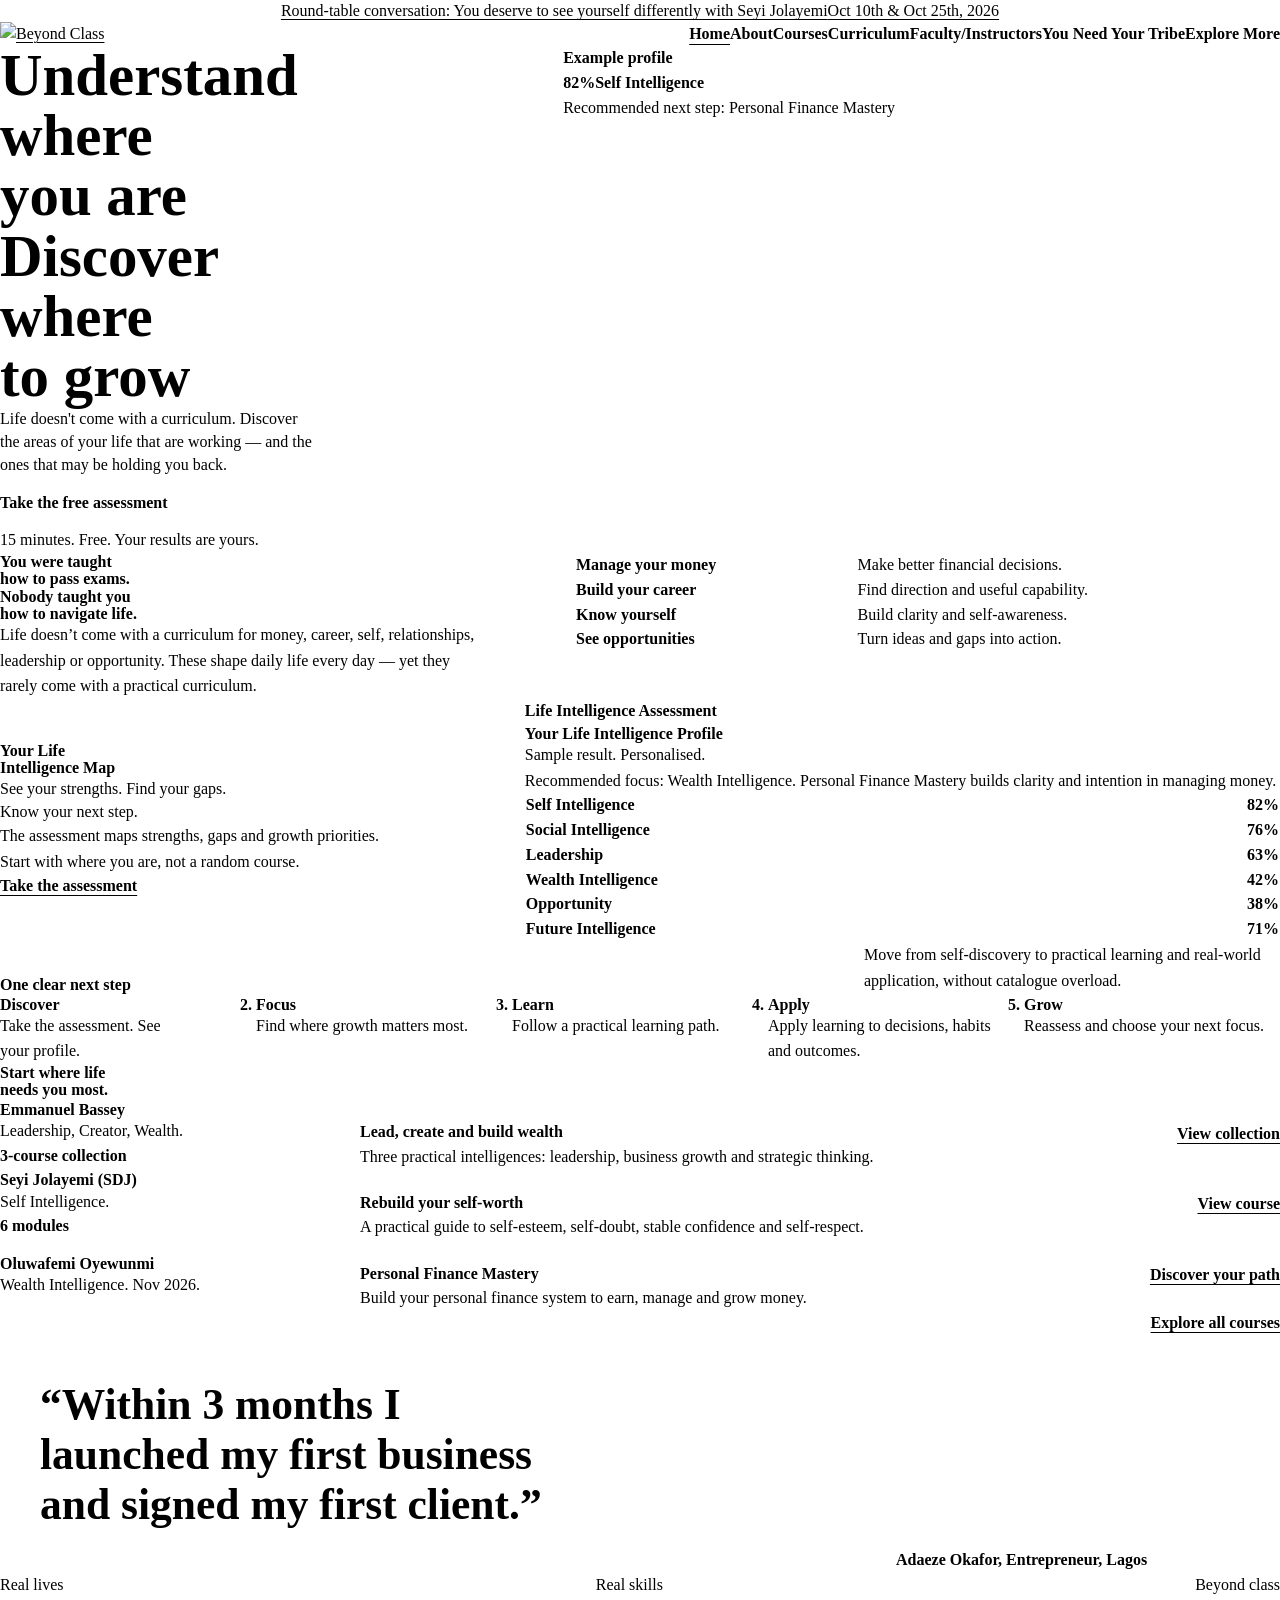
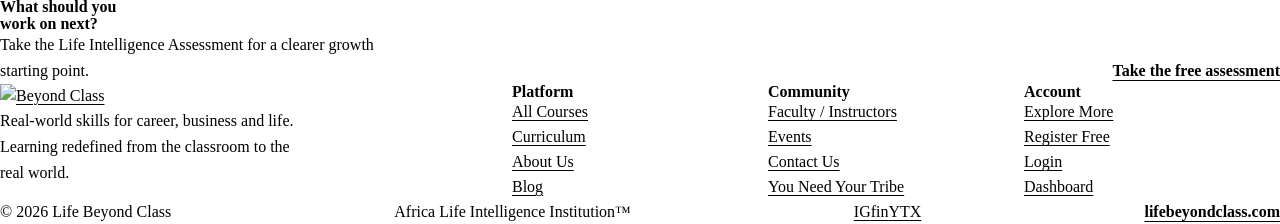
==== index.html @ 35d3dfd1 "files from the chromebook for Nov 4" ====
<!doctype html>
<html lang="en">
  <head>
    <meta charset="utf-8" />
    <meta name="viewport" content="width=device-width, initial-scale=1" />
    <meta name="theme-color" content="#f8f5ef" />
    <meta name="description" content="Real-world skills for career, business and life. Learning redefined from the classroom to the real world." />
    <title>Beyond Class | Africa’s Life Intelligence Institution</title>
    <link rel="preconnect" href="https://fonts.googleapis.com" />
    <link rel="preconnect" href="https://fonts.gstatic.com" crossorigin />
    <link href="https://fonts.googleapis.com/css2?family=Manrope:wght@400;600;700&display=swap" rel="stylesheet" />
    <link rel="stylesheet" href="./styles.css" />
    <script src="https://tailwindcss.com"></script>
    <script defer src="./script.js"></script>
  </head>
  <body>
    <a class="skip-link" href="#main-content">Skip to content</a>
    <div class="announcement">
      <a href="https://lifebeyondclass.com/rebuilding-your-self-worth/">
        <span class="announcement-copy">Round-table conversation: You deserve to see yourself differently with Seyi Jolayemi</span>
        <span class="announcement-date">Oct 10th &amp; Oct 25th, 2026</span>
      </a>
    </div>

    <header class="site-header">
      <div class="container header-inner">
        <a class="brand" href="https://lifebeyondclass.com/" aria-label="Beyond Class home">
          <img src="https://lifebeyondclass.com/assets/logo.jpeg" alt="Beyond Class" />
        </a>
        <button class="menu-toggle" type="button" aria-label="Open navigation" aria-expanded="false" aria-controls="primary-navigation">
          <span></span><span></span>
        </button>
        <nav class="primary-navigation" id="primary-navigation" aria-label="Main navigation">
          <a class="nav-link is-current" href="https://lifebeyondclass.com/" aria-current="page">Home</a>
          <a class="nav-link" href="https://lifebeyondclass.com/about">About</a>
          <a class="nav-link" href="https://lifebeyondclass.com/courses">Courses</a>
          <a class="nav-link" href="https://lifebeyondclass.com/curriculum">Curriculum</a>
          <a class="nav-link" href="https://lifebeyondclass.com/instructor">Faculty/Instructors</a>
          <a class="nav-link" href="https://lifebeyondclass.com/youneedyourtribe">You Need Your Tribe</a>
          <a class="nav-link nav-link-action" href="https://academy.lifebeyondclass.com/">Explore More</a>
        </nav>
      </div>
    </header>

    <main id="main-content">
      <section class="hero" aria-labelledby="hero-title">
        <div class="hero-copy">
          <div class="hero-copy-inner">
            <h1 id="hero-title">Understand where you are <span>Discover where to grow</span></h1>
            <p class="hero-description lead">Life doesn't come with a curriculum. 
                Discover the areas of your life that are working — and the ones that may be holding you back.</p>
            <div class="hero-actions">
              <a class="button button-primary" href="https://lifebeyondclass.com/pathwayassessment">Take the free assessment</a>
              <p class="hero-note">15 minutes. Free. Your results are yours.</p>
            </div>
          </div>
        </div>
        <figure class="hero-image" data-slot="hero" data-alt="A learner reflecting in a bright, welcoming study space">
          <img src="/assets/hero-image.jpg" alt="A learner reflecting in a bright, welcoming study space" fetchpriority="high" />
          <figcaption class="hero-profile-preview" data-keep>
            <p class="hero-profile-label">Example profile</p>
            <p class="hero-profile-score"><strong>82%</strong><span>Self Intelligence</span></p>
            <p class="hero-profile-next">Recommended next step: Personal Finance Mastery</p>
          </figcaption>
        </figure>
      </section>

      <section class="beyond section-pad" aria-labelledby="beyond-title">
        <div class="container beyond-layout">
          <div class="beyond-copy">
            <h2 id="beyond-title">You were taught how to pass exams. <span>Nobody taught you how to navigate life.</span></h2>
            <!-- <p class="beyond-statement">You were taught how to pass exams. Nobody taught you how to navigate life.</p> -->
            <p class="lead-copy">Life doesn’t come with a curriculum for money, career, self, relationships, leadership or opportunity. These shape daily life every day — yet they rarely come with a practical curriculum.</p>
          </div>
          <ul class="life-skills-list" aria-label="Practical life skills">
            <li class="skill-item"><h3>Manage your money</h3><p>Make better financial decisions.</p></li>
            <li class="skill-item"><h3>Build your career</h3><p>Find direction and useful capability.</p></li>
            <li class="skill-item"><h3>Know yourself</h3><p>Build clarity and self-awareness.</p></li>
            <li class="skill-item"><h3>See opportunities</h3><p>Turn ideas and gaps into action.</p></li>
          </ul>
        </div>
      </section>

      <section class="assessment section-pad" aria-labelledby="assessment-title">
        <div class="container assessment-layout">
          <div class="assessment-copy reveal">
            <h2 id="assessment-title">Your Life Intelligence Map</h2>
            <p class="assessment-lead">See your strengths. Find your gaps. Know your next step.</p>
            <p>The assessment maps strengths, gaps and growth priorities.</p>
            <p class="assessment-step">Start with where you are, not a random course.</p>
            <a class="text-link" href="https://lifebeyondclass.com/pathwayassessment">Take the assessment</a>
          </div>
          <figure class="assessment-map reveal" aria-label="Example Life Intelligence Map profile">
            <figcaption class="map-heading">
              <div>
                <p class="map-product">Life Intelligence Assessment</p>
                <h3>Your Life Intelligence Profile</h3>
                <p class="map-state">Sample result. Personalised.</p>
              </div>
            </figcaption>
            <p class="map-recommendation">Recommended focus: Wealth Intelligence. Personal Finance Mastery builds clarity and intention in managing money.</p>
            <table class="score-table">
              <tbody>
                <tr><th scope="row">Self Intelligence</th><td><progress max="100" value="82" aria-label="82 percent"></progress></td><td class="score-value">82%</td></tr>
                <tr><th scope="row">Social Intelligence</th><td><progress max="100" value="76" aria-label="76 percent"></progress></td><td class="score-value">76%</td></tr>
                <tr><th scope="row">Leadership</th><td><progress max="100" value="63" aria-label="63 percent"></progress></td><td class="score-value">63%</td></tr>
                <tr><th scope="row">Wealth Intelligence</th><td><progress max="100" value="42" aria-label="42 percent"></progress></td><td class="score-value">42%</td></tr>
                <tr><th scope="row">Opportunity</th><td><progress max="100" value="38" aria-label="38 percent"></progress></td><td class="score-value">38%</td></tr>
                <tr><th scope="row">Future Intelligence</th><td><progress max="100" value="71" aria-label="71 percent"></progress></td><td class="score-value">71%</td></tr>
              </tbody>
            </table>
          </figure>
        </div>
      </section>

      <section class="journey section-pad" aria-labelledby="journey-title">
        <div class="container">
          <div class="journey-intro">
            <h2 id="journey-title">One clear next step</h2>
            <p>Move from self-discovery to practical learning and real-world application, without catalogue overload.</p>
          </div>
          <ol class="journey-list reveal">
            <li class="hover: "><h3>Discover</h3><p>Take the assessment. See your profile.</p></li>
            <li><h3>Focus</h3><p>Find where growth matters most.</p></li>
            <li><h3>Learn</h3><p>Follow a practical learning path.</p></li>
            <li><h3>Apply</h3><p>Apply learning to decisions, habits and outcomes.</p></li>
            <li><h3>Grow</h3><p>Reassess and choose your next focus.</p></li>
          </ol>
        </div>
      </section>

      <section class="learning section-pad" aria-labelledby="learning-title">
        <div class="container">
          <div class="learning-intro">
            <h2 id="learning-title">Start where life needs you most.</h2>
          </div>
          <ul class="course-list reveal">
            <li class="course-item">
              <div class="course-person"><h3>Emmanuel Bassey</h3><p>Leadership, Creator, Wealth.</p><p class="course-meta">3-course collection</p></div>
              <div class="course-detail"><h4>Lead, create and build wealth</h4><p>Three practical intelligences: leadership, business growth and strategic thinking.</p></div>
              <a class="course-link" href="https://lifebeyondclass.com/emmanuel-bassey">View collection</a>
            </li>
            <li class="course-item">
              <div class="course-person"><h3>Seyi Jolayemi (SDJ)</h3><p>Self Intelligence.</p><p class="course-meta">6 modules</p></div>
              <div class="course-detail"><h4>Rebuild your self-worth</h4><p>A practical guide to self-esteem, self-doubt, stable confidence and self-respect.</p></div>
              <a class="course-link" href="https://lifebeyondclass.com/rebuilding-your-self-worth">View course</a>
            </li>
            <li class="course-item">
              <div class="course-person"><h3>Oluwafemi Oyewunmi</h3><p>Wealth Intelligence. Nov 2026.</p></div>
              <div class="course-detail"><h4>Personal Finance Mastery</h4><p>Build your personal finance system to earn, manage and grow money.</p></div>
              <a class="course-link" href="https://lifebeyondclass.com/oluwafemi-oyewunmi-beyond-class-course-page">Discover your path</a>
            </li>
          </ul>
          <p class="all-courses"><a class="text-link" href="https://lifebeyondclass.com/courses">Explore all courses</a></p>
        </div>
      </section>

      <section class="testimonial section-pad" aria-label="Learner testimonial">
        <div class="container testimonial-layout reveal">
          <blockquote>“Within 3 months I launched my first business and signed my first client.”</blockquote>
          <p class="testimonial-byline">Adaeze Okafor, Entrepreneur, Lagos</p>
          <p class="testimonial-signature"><span>Real lives</span><span>Real skills</span><span>Beyond class</span></p>
        </div>
      </section>

      <section class="final-cta section-pad" aria-labelledby="final-title">
        <div class="container final-cta-layout">
          <div>
            <h2 id="final-title">What should you work on next?</h2>
            <p>Take the Life Intelligence Assessment for a clearer growth starting point.</p>
          </div>
          <a class="text-link" href="https://lifebeyondclass.com/pathwayassessment">Take the free assessment</a>
        </div>
      </section>
    </main>

    <footer class="site-footer">
      <div class="container footer-main">
        <div class="footer-mast">
          <a class="brand footer-brand" href="https://lifebeyondclass.com/" aria-label="Beyond Class home">
            <img src="https://lifebeyondclass.com/assets/logo.jpeg" alt="Beyond Class" />
          </a>
          <p>Real-world skills for career, business and life. Learning redefined from the classroom to the real world.</p>
        </div>
        <div class="footer-column"><h2>Platform</h2><a href="https://lifebeyondclass.com/courses">All Courses</a><a href="https://lifebeyondclass.com/curriculum">Curriculum</a><a href="https://lifebeyondclass.com/about">About Us</a><a href="https://lifebeyondclass.com/blog">Blog</a></div>
        <div class="footer-column"><h2>Community</h2><a href="https://lifebeyondclass.com/instructor">Faculty / Instructors</a><a href="https://lifebeyondclass.com/events">Events</a><a href="https://lifebeyondclass.com/contact">Contact Us</a><a href="https://lifebeyondclass.com/youneedyourtribe">You Need Your Tribe</a></div>
        <div class="footer-column"><h2>Account</h2><a href="https://academy.lifebeyondclass.com/">Explore More</a><a href="https://academy.lifebeyondclass.com/">Register Free</a><a href="https://academy.lifebeyondclass.com/">Login</a><a href="https://academy.lifebeyondclass.com/">Dashboard</a></div>
      </div>
      <div class="container footer-bottom">
        <p>© 2026 Life Beyond Class</p>
        <p>Africa Life Intelligence Institution™</p>
        <div class="social-links" aria-label="Social media">
          <a href="https://www.instagram.com/lifebeyondclass/" aria-label="Instagram">IG</a>
          <a href="https://www.facebook.com/lifebeyondclass/" aria-label="Facebook">f</a>
          <a href="https://www.linkedin.com/company/lifebeyondclass/?originalSubdomain=ng" aria-label="LinkedIn">in</a>
          <a href="https://www.youtube.com/@lifebeyondclass" aria-label="YouTube">YT</a>
          <a href="https://x.com/gobeyondclass?lang=ar" aria-label="X">X</a>
        </div>
        <a class="footer-home" href="https://lifebeyondclass.com/">lifebeyondclass.com</a>
      </div>
    </footer>
    <script>
      window.hallmarkSlots = (m) => { for (const [k, v] of Object.entries(m)) { const s = document.querySelector(`[data-slot="${k}"]`); if (!s) continue; const im = new Image(); im.src = typeof v === 'string' ? v : v.src; im.alt = (typeof v === 'object' && v.alt) || s.dataset.alt || ''; s.querySelectorAll(':scope > img').forEach((o) => o.remove()); s.prepend(im); } };
      document.querySelectorAll('[data-slot] img').forEach((i) => { if (i.complete && !i.naturalWidth) i.remove(); else i.addEventListener('error', () => i.remove(), { once: true }); });
    </script>
  </body>
</html>
---- styles.css ----
/* Hallmark · shape: Marquee Hero · genre: editorial · theme: brand · redesign: full · job: take the free assessment · paper: oklch(97.08% 0.0086 84.6) · accent: oklch(71% 0.1747 50.9) · display: Manrope · body: Manrope · posture: restrained · hero: Poster · nav: three-part bar · footer: mast over three link groups · signature: portrait-led hero with a compact sample profile preview, followed by a full Life Intelligence Map
 * axes: warm paper / Manrope / orange signal · contrast: pass · fold: pass · v2.0.0 */
/* Hallmark · pre-emit critique: P4 H5 E4 S5 R4 V4 · weakest: E; the first pass moved the sample profile out of the hero, so a compact existing-data preview is restored in the final. */
/* Hallmark · dropped "New live class" (54, redundant with the linked round-table title), the practitioner assessment sentence (69, echoed above), and "Learning Redefined." from the copyright (69, echoed in the footer tagline). */
/* Hallmark · hero-review fix: product named in the headline; strengths/gaps/next-step support retained; sample result visible over the portrait. */
/* Hallmark · finish-review: fix · 2 findings · 2 resolved — restored the source-specific course heading and surfaced the existing sample profile in the hero. Final visual captures rechecked at 1280×800, 1440×900, 1920×1080 and 375×812; no open findings. */
@import url("./tokens.css");
@import url("./base.css");

h1, h2 { text-wrap: balance; }

.skip-link {
  position: absolute;
  z-index: var(--z-toast);
  top: 0;
  left: var(--space-md);
  padding: var(--space-xs) var(--space-md);
  background: var(--color-ink);
  color: var(--color-paper-2);
  transform: translateY(-150%);
}
.skip-link:focus-visible { transform: translateY(var(--space-md)); }

.announcement {
  background: var(--color-paper-3);
  color: var(--color-ink);
  border-block-end: var(--rule-hair) solid var(--color-rule);
}
.announcement a {
  display: flex;
  width: min(100%, var(--container));
  min-height: var(--announcement-height);
  align-items: center;
  justify-content: center;
  gap: var(--space-md);
  margin-inline: auto;
  padding-inline: var(--gutter);
  font-size: var(--text-sm);
  line-height: 1.35;
}
.announcement-tag { flex: 0 0 auto; color: var(--color-ink-2); font-weight: 700; }
.announcement-copy { text-align: center; }
.announcement-date { flex: 0 0 auto; color: var(--color-muted); white-space: nowrap; }
.announcement a:hover .announcement-copy { text-decoration: underline; text-decoration-color: var(--color-accent); text-underline-offset: 0.2em; }

.site-header {
  position: sticky;
  top: 0;
  z-index: var(--z-sticky-nav);
  background: var(--color-paper);
  border-block-end: var(--rule-hair) solid var(--color-rule);
}
.header-inner {
  display: flex;
  min-height: var(--header-height);
  align-items: center;
  justify-content: space-between;
  gap: var(--space-xl);
}
.brand { display: inline-flex; width: 152px; flex: 0 0 auto; align-items: center; }
.brand img { width: 100%; height: auto; max-height: 56px; object-fit: contain; object-position: left center; }
.primary-navigation { display: flex; align-items: center; justify-content: flex-end; gap: var(--space-lg); }
.nav-link {
  position: relative;
  display: inline-flex;
  min-height: var(--space-2xl);
  align-items: center;
  color: var(--color-ink-2);
  font-size: var(--text-sm);
  font-weight: 600;
  white-space: nowrap;
  text-decoration: none;
  text-underline-offset: 0.3em;
}
.nav-link:hover, .nav-link:focus-visible, .nav-link.is-current { color: var(--color-ink); text-decoration: underline; text-decoration-color: var(--color-accent); }
.nav-link-action { margin-inline-start: var(--space-xs); }
.menu-toggle { display: none; }

.hero {
  position: relative;
  display: flex;
  min-height: calc(100svh - var(--announcement-height) - var(--header-height));
  align-items: stretch;
  isolation: isolate;
  background: var(--color-paper);
}
.hero-image {
  position: absolute;
  z-index: var(--z-base);
  inset: 0 0 0 44%;
  width: 100%;
  height: 100%;
  min-height: 100%;
  margin: 0;
}
.hero-image img { 
    object-fit: contain;
    object-position: center;
}
.hero-profile-preview {
  position: absolute;
  z-index: var(--z-raised);
  right: clamp(var(--space-lg), 4vw, var(--space-2xl));
  bottom: clamp(var(--space-lg), 4vw, var(--space-2xl));
  display: grid;
  width: min(23rem, calc(100% - var(--space-2xl)));
  gap: var(--space-sm);
  padding: var(--space-lg);
  border: var(--rule-hair) solid var(--color-rule);
  border-radius: var(--radius-card);
  background: var(--color-paper);
  color: var(--color-ink);
}
.hero-profile-label { color: var(--color-muted); font-size: var(--text-sm); font-weight: 600; }
.hero-profile-score { display: flex; align-items: baseline; gap: var(--space-sm); }
.hero-profile-score strong { color: var(--color-ink); font-size: var(--text-title); font-weight: 700; line-height: 1; }
.hero-profile-score span { color: var(--color-ink-2); font-size: var(--text-sm); font-weight: 600; }
.hero-profile-next { padding-block-start: var(--space-sm); border-block-start: var(--rule-hair) solid var(--color-rule); color: var(--color-ink-2); font-size: var(--text-sm); line-height: 1.45; }
.hero-copy {
  position: relative;
  z-index: var(--z-raised);
  display: flex;
  width: 44%;
  min-height: inherit;
  align-items: center;
  padding-inline-start: max(var(--gutter), calc((100% - var(--container)) / 2 + var(--gutter)));
  padding-inline-end: var(--space-xl);
  background: var(--color-paper);
}
.hero-copy-inner { display: grid; width: min(100%, 38rem); gap: var(--space-lg); }
.hero-copy-inner span { color: var(--color-accent); font-weight: 700; }
.hero h1 {
  max-width: 12ch;
  color: var(--color-ink);
  font-size: clamp(2.75rem, 4.6vw, 4.5rem);
  font-weight: 700;
  line-height: 1.02;
  letter-spacing: var(--tracking-display);
}
.hero h1 span { display: block; }
.hero-description { max-width: 40ch; color: var(--color-muted); }
.hero-actions { display: flex; align-items: flex-start; flex-direction: column; gap: var(--space-sm); }
.button {
  display: inline-flex;
  min-height: 52px;
  align-items: center;
  justify-content: center;
  border: var(--rule-hair) solid transparent;
  border-radius: var(--radius-pill);
  padding-inline: var(--space-lg);
  font-family: var(--font-body);
  font-size: var(--text-sm);
  font-weight: 700;
  line-height: 1.2;
  text-align: center;
  text-decoration: none;
  white-space: nowrap;
  cursor: pointer;
  transition: color var(--dur-short) var(--ease-out), background-color var(--dur-short) var(--ease-out), transform var(--dur-micro) var(--ease-out);
}
.button-primary { background: var(--color-accent); color: var(--color-accent-ink); }
.button-primary:hover { background: var(--color-accent-ink); color: var(--color-paper-2); }
.button:active, .menu-toggle:active { transform: translateY(1px); }
.button:disabled, .menu-toggle:disabled { opacity: 0.9; cursor: not-allowed; background: var(--color-paper-3); color: var(--color-ink); }
.hero-note { color: var(--color-muted); font-size: var(--text-sm); }

.section-pad { padding-block: var(--section-gap); }
.beyond {
    background: var(--color-ink);
    border-block-start: var(--rule-hair) solid var(--color-rule);
}.beyond-layout {
    display: grid;
    grid-template-columns: minmax(0, 0.9fr) minmax(0, 1.1fr);
    align-items: start;
    column-gap: var(--gap-columns);
    row-gap: var(--space-2xl);
}
.beyond-copy h2 {
    max-width: 18ch;
    color: var(--color-paper-2);
    font-size: var(--text-section);
    font-weight: 700;
    line-height: 1.08;
    letter-spacing: var(--tracking-display);
}
.assessment-copy h2,
.journey-intro h2,
.learning-intro h2,
.final-cta h2 {
  max-width: 18ch;
  color: var(--color-ink);
  font-size: var(--text-section);
  font-weight: 700;
  line-height: 1.08;
  letter-spacing: var(--tracking-display);
}
.beyond-statement {
    max-width: 31ch;
    margin-block-start: var(--space-lg);
    color: var(--color-paper-2);
    font-size: var(--text-xl);
    font-weight: 600;
    line-height: 1.35;
}

.lead-copy {
    max-width: 60ch;
    margin-block-start: var(--space-lg);
    color: var(--color-muted);
    font-size: var(--text-md);
    line-height: 1.6;
}

.life-skills-list {
    margin: 0;
    padding: 0;
    list-style: none;
}

.skill-item {
    display: grid;
    grid-template-columns: minmax(0, 0.8fr) minmax(0, 1.2fr);
    align-items: baseline;
    column-gap: var(--gap-columns);
    row-gap: var(--space-xs);
    padding-block: var(--space-md);
    border-block-start: var(--rule-hair) solid var(--color-rule);
}

.skill-item:last-child {
    border-block-end: var(--rule-hair) solid var(--color-rule);
}

.skill-item h3 {
    color: var(--color-paper-2);
    font-size: var(--text-lg);
    font-weight: 700;
}

.skill-item p {
    color: var(--color-muted);
    font-size: var(--text-md);
}
.assessment { background: var(--color-paper-3); }
.assessment-layout { display: grid; grid-template-columns: minmax(0, 0.82fr) minmax(0, 1.18fr); align-items: center; column-gap: var(--gap-columns); row-gap: var(--space-2xl); }
.assessment-copy { display: grid; justify-items: start; gap: var(--space-lg); }
.assessment-copy > p:not(.assessment-lead) { max-width: 48ch; color: var(--color-muted); line-height: 1.6; }
.assessment-lead { max-width: 30ch; color: var(--color-ink-2); font-size: var(--text-lead); line-height: 1.45; }
.assessment-step { max-width: 46ch; padding-inline-start: var(--space-md); border-inline-start: 2px solid var(--color-accent); color: var(--color-muted); line-height: 1.55; }
.assessment-step strong { color: var(--color-ink); }
.text-link, .course-link, .footer-home {
  color: var(--color-ink);
  font-size: var(--text-md);
  font-weight: 700;
  text-decoration: underline;
  text-decoration-color: var(--color-accent);
  text-underline-offset: 0.25em;
}
.text-link:hover, .course-link:hover, .footer-home:hover { text-decoration-thickness: 2px; }
.assessment-map { min-width: 0; margin: 0; padding-block: var(--space-lg); border-block: 2px solid var(--color-ink); }
.map-heading { display: flex; align-items: flex-start; justify-content: space-between; gap: var(--space-lg); padding-block-end: var(--space-lg); }
.map-product { margin-block-end: var(--space-xs); color: var(--color-ink-2); font-size: var(--text-sm); font-weight: 700; }
.map-heading h3 { color: var(--color-ink); font-size: var(--text-title); font-weight: 700; }
.map-state { margin-block-start: var(--space-xs); color: var(--color-muted); font-size: var(--text-sm); }
.score-table { width: 100%; border-collapse: collapse; text-align: start; }
.score-table tr { border-block-start: var(--rule-hair) solid var(--color-rule); }
.score-table th, .score-table td { padding-block: var(--space-sm); vertical-align: middle; }
.score-table th { width: 42%; color: var(--color-ink-2); font-size: var(--text-sm); font-weight: 600; text-align: start; }
.score-table td:nth-child(2) { width: 42%; padding-inline: var(--space-md); }
.score-table .score-value { width: 16%; color: var(--color-ink); font-size: var(--text-sm); font-weight: 700; font-variant-numeric: tabular-nums; text-align: end; }
.score-table progress { display: block; width: 100%; height: 8px; border: 0; border-radius: var(--radius-pill); background: var(--color-paper-2); accent-color: var(--color-accent); }
.score-table progress::-webkit-progress-bar { border-radius: var(--radius-pill); background: var(--color-paper-2); }
.score-table progress::-webkit-progress-value { border-radius: var(--radius-pill); background: var(--color-accent); }
.score-table progress::-moz-progress-bar { border-radius: var(--radius-pill); background: var(--color-accent); }
.map-recommendation { margin-block-start: var(--space-lg); color: var(--color-ink-2); font-size: var(--text-sm); line-height: 1.6; }

.journey { background: var(--color-paper); }
.journey-intro { display: flex; align-items: end; justify-content: space-between; column-gap: var(--gap-columns); row-gap: var(--space-lg); margin-block-end: var(--space-2xl); }
.journey-intro > p { max-width: 52ch; color: var(--color-muted); line-height: 1.6; }
.journey-list { display: grid; grid-template-columns: repeat(5, minmax(0, 1fr)); gap: var(--gap-columns); margin: 0; padding-inline-start: var(--space-lg); }
.journey-list li { min-width: 0; padding-block-start: var(--space-md); border-block-start: 2px solid var(--color-ink); }
.journey-list li::marker { color: var(--color-accent-ink); font-weight: 700; }
.journey-list h3 { margin-block-end: var(--space-xs); color: var(--color-ink); font-size: var(--text-lg); font-weight: 700; }
.journey-list p { max-width: 30ch; color: var(--color-muted); font-size: var(--text-sm); line-height: 1.55; }

.learning { background: var(--color-paper-2); }
.learning-intro { display: flex; align-items: end; justify-content: space-between; column-gap: var(--gap-columns); row-gap: var(--space-lg); margin-block-end: var(--space-2xl); }
.learning-intro > div { display: grid; grid-template-columns: minmax(0, 1fr) minmax(0, 0.8fr); align-items: end; column-gap: var(--gap-columns); row-gap: var(--space-md); width: 100%; }
.learning-intro p { max-width: 48ch; color: var(--color-muted); line-height: 1.6; }
.course-list { margin: 0; padding: 0; list-style: none; border-block-start: 2px solid var(--color-ink); }
.course-item { display: grid; grid-template-columns: minmax(0, 0.9fr) minmax(0, 1.6fr) minmax(0, 0.7fr); align-items: center; column-gap: var(--gap-columns); row-gap: var(--space-md); padding-block: var(--space-lg); border-block-end: var(--rule-hair) solid var(--color-rule); }
.course-person h3 { margin-block-end: var(--space-xs); color: var(--color-ink); font-size: var(--text-lg); font-weight: 700; }
.course-person p, .course-detail p { color: var(--color-muted); font-size: var(--text-sm); line-height: 1.55; }
.course-person .course-meta { margin-block-start: var(--space-xs); color: var(--color-ink-2); font-weight: 700; }
.course-detail h4 { margin-block-end: var(--space-xs); color: var(--color-ink); font-size: var(--text-lg); font-weight: 700; }
.course-link { justify-self: end; white-space: nowrap; }
.all-courses { margin-block-start: var(--space-lg); text-align: end; }

.testimonial { background: var(--color-paper-3); }
.testimonial-layout { display: grid; grid-template-columns: minmax(0, 1.4fr) minmax(0, 0.6fr); align-items: end; column-gap: var(--gap-columns); row-gap: var(--space-lg); }
.testimonial blockquote { max-width: 24ch; color: var(--color-ink); font-size: clamp(2rem, 3.4vw, 3rem); font-weight: 700; line-height: 1.15; letter-spacing: var(--tracking-display); }
.testimonial-byline { color: var(--color-ink-2); font-size: var(--text-md); font-weight: 600; }
.testimonial-signature { grid-column: 1 / -1; display: flex; justify-content: space-between; gap: var(--space-lg); padding-block-start: var(--space-md); border-block-start: var(--rule-hair) solid var(--color-rule); color: var(--color-muted); font-size: var(--text-sm); }

.final-cta { background: var(--color-paper); border-block: var(--rule-hair) solid var(--color-rule); }
.final-cta-layout { display: flex; align-items: end; justify-content: space-between; column-gap: var(--gap-columns); row-gap: var(--space-lg); }
.final-cta-layout > div { display: grid; gap: var(--space-md); }
.final-cta-layout p { max-width: 55ch; color: var(--color-muted); line-height: 1.6; }
.final-cta .text-link { flex: 0 0 auto; margin-block-end: var(--space-xs); }

.site-footer { background: var(--color-paper-2); }
.footer-main { display: grid; grid-template-columns: minmax(0, 1.6fr) repeat(3, minmax(0, 0.8fr)); column-gap: var(--gap-columns); row-gap: var(--space-xl); padding-block: var(--section-gap-s); }
.footer-mast { display: grid; align-content: start; justify-items: start; gap: var(--space-md); }
.footer-brand { width: 136px; }
.footer-mast > p { max-width: 40ch; color: var(--color-muted); font-size: var(--text-sm); line-height: 1.6; }
.footer-column { display: grid; align-content: start; justify-items: start; gap: var(--space-sm); }
.footer-column h2 { margin-block-end: var(--space-xs); color: var(--color-ink); font-size: var(--text-md); font-weight: 700; }
.footer-column a, .social-links a { color: var(--color-ink-2); font-size: var(--text-sm); text-underline-offset: 0.2em; }
.footer-column a:hover, .social-links a:hover { color: var(--color-ink); text-decoration: underline; text-decoration-color: var(--color-accent); }
.footer-bottom { display: flex; flex-wrap: wrap; align-items: center; justify-content: space-between; column-gap: var(--gap-columns); row-gap: var(--space-md); padding-block: var(--space-md); border-block-start: var(--rule-hair) solid var(--color-rule); color: var(--color-muted); font-size: var(--text-sm); }
.social-links { display: flex; align-items: center; gap: var(--space-md); }
.footer-home { font-size: var(--text-sm); }

.js-ready .reveal:not(.is-visible) { opacity: 0; transform: translateX(var(--space-xs)); }
.js-ready .reveal { transition: opacity var(--dur-long) var(--ease-out), transform var(--dur-long) var(--ease-out); }
.js-ready .reveal.is-visible { opacity: 1; transform: none; }

@media (max-width: 64rem) {
  :root { --gutter: 32px; --section-gap: 112px; --section-gap-s: 88px; --gap-columns: 24px; }
  .header-inner { display: grid; grid-template-columns: minmax(0, 1fr) auto; align-content: center; column-gap: var(--gap-columns); row-gap: 0; }
  .menu-toggle { display: none; }
  .primary-navigation { grid-column: 1 / -1; flex-wrap: wrap; justify-content: flex-start; gap: var(--space-sm) var(--space-lg); padding-block: var(--space-sm); }
  .js-ready .menu-toggle { display: inline-grid; width: 48px; height: 48px; place-content: center; gap: var(--space-2xs); border: var(--rule-hair) solid var(--color-rule); border-radius: var(--radius-pill); background: var(--color-paper-2); color: var(--color-ink); cursor: pointer; }
  .menu-toggle span { display: block; width: 18px; height: 2px; background: currentColor; transition: transform var(--dur-short) var(--ease-out); }
  .menu-toggle[aria-expanded="true"] span:first-child { transform: translateY(3.5px) rotate(45deg); }
  .menu-toggle[aria-expanded="true"] span:last-child { transform: translateY(-3.5px) rotate(-45deg); }
  .js-ready .primary-navigation { display: none; }
  .js-ready .primary-navigation.is-open { display: flex; padding-block: var(--space-md); }
  .hero-image {
    inset-inline-start: 48%; /* matches the narrower tablet text column */
  }
  .hero-copy { width: 48%; padding-inline-start: max(var(--gutter), calc((100% - var(--container)) / 2 + var(--gutter))); padding-inline-end: var(--space-lg); }
  .hero h1 { font-size: clamp(2.75rem, 5vw, 4rem); }
  .beyond-layout, .assessment-layout { grid-template-columns: minmax(0, 1fr) minmax(0, 1fr); column-gap: var(--gap-columns); row-gap: var(--space-2xl); }
  .journey-list { grid-template-columns: repeat(3, minmax(0, 1fr)); row-gap: var(--space-xl); }
  .course-item { grid-template-columns: minmax(0, 0.8fr) minmax(0, 1.4fr) minmax(0, 0.7fr); column-gap: var(--gap-columns); row-gap: var(--space-md); }
  .footer-main { grid-template-columns: repeat(3, minmax(0, 1fr)); }
  .footer-mast { grid-column: 1 / -1; }
}

@media (max-width: 52rem) {
  :root { --gutter: 24px; --section-gap: 88px; --section-gap-s: 72px; --gap-columns: 20px; }
  .announcement a { flex-wrap: wrap; justify-content: flex-start; gap: var(--space-xs) var(--space-sm); padding-block: var(--space-xs); }
  .announcement-copy { flex: 1 1 60%; text-align: start; }
  .announcement-date { flex-basis: 100%; padding-inline-start: 0; }
  .hero { min-height: 0; flex-direction: column; }
  .hero-copy { width: 100%; min-height: 0; padding: var(--space-3xl) var(--gutter); }
  .hero-copy-inner { width: 100%; max-width: 40rem; margin-inline: auto; }
  .hero h1 { max-width: 13ch; font-size: clamp(2.75rem, 9vw, 4rem); }
  .hero-image {
    position: relative;
    inset: auto;
    width: 100%;
    height: auto;
    min-height: 0;
    aspect-ratio: 1077 / 984; /* matches the image I sent */
  }
  .hero-image img {
    object-position: center;
  }
  .hero-profile-preview { right: var(--gutter); bottom: var(--gutter); width: calc(100% - var(--space-2xl)); padding: var(--space-md); }
  .beyond-layout, .assessment-layout { grid-template-columns: minmax(0, 1fr); gap: var(--space-2xl); }
  .journey-intro, .learning-intro { display: grid; gap: var(--space-lg); }
  .learning-intro > div { grid-template-columns: minmax(0, 1fr); gap: var(--space-md); }
  .journey-list { grid-template-columns: repeat(2, minmax(0, 1fr)); }
  .course-item { grid-template-columns: minmax(0, 1fr); gap: var(--space-md); }
  .course-link { justify-self: start; }
  .testimonial-layout { grid-template-columns: minmax(0, 1fr); }
  .testimonial-signature { grid-column: auto; }
  .final-cta-layout { align-items: flex-start; flex-direction: column; }
}

@media (max-width: 40rem) {
  :root { --gutter: 16px; --section-gap: 72px; --section-gap-s: 56px; --gap-columns: 16px; }
  .brand { width: 128px; }
  .primary-navigation { align-items: flex-start; flex-direction: column; }
  .nav-link { min-height: 44px; }
  .hero-copy { padding-block: var(--space-2xl); }
  .hero-copy-inner { gap: var(--space-md); }
  .hero h1 { font-size: clamp(2.5rem, 11vw, 3.5rem); }
  .hero-image { aspect-ratio: 4 / 3; }
  .beyond-statement { font-size: var(--text-lg); }
  .skill-item { grid-template-columns: minmax(0, 1fr); gap: var(--space-xs); }
  .journey-list { grid-template-columns: minmax(0, 1fr); gap: var(--space-lg); }
  .score-table th { width: 48%; font-size: var(--text-xs); }
  .score-table td:nth-child(2) { width: 32%; padding-inline: var(--space-xs); }
  .score-table .score-value { width: 20%; }
  .testimonial-signature { flex-wrap: wrap; justify-content: flex-start; }
  .footer-main { grid-template-columns: repeat(2, minmax(0, 1fr)); gap: var(--space-xl) var(--space-lg); }
  .footer-mast { grid-column: 1 / -1; }
  .footer-bottom { align-items: flex-start; flex-direction: column; }
}

@media (prefers-reduced-motion: reduce) {
  .js-ready .reveal, .js-ready .reveal:not(.is-visible), .js-ready .reveal.is-visible { opacity: 1; transform: none; transition: none; }
  .menu-toggle span { transition: none; }
}
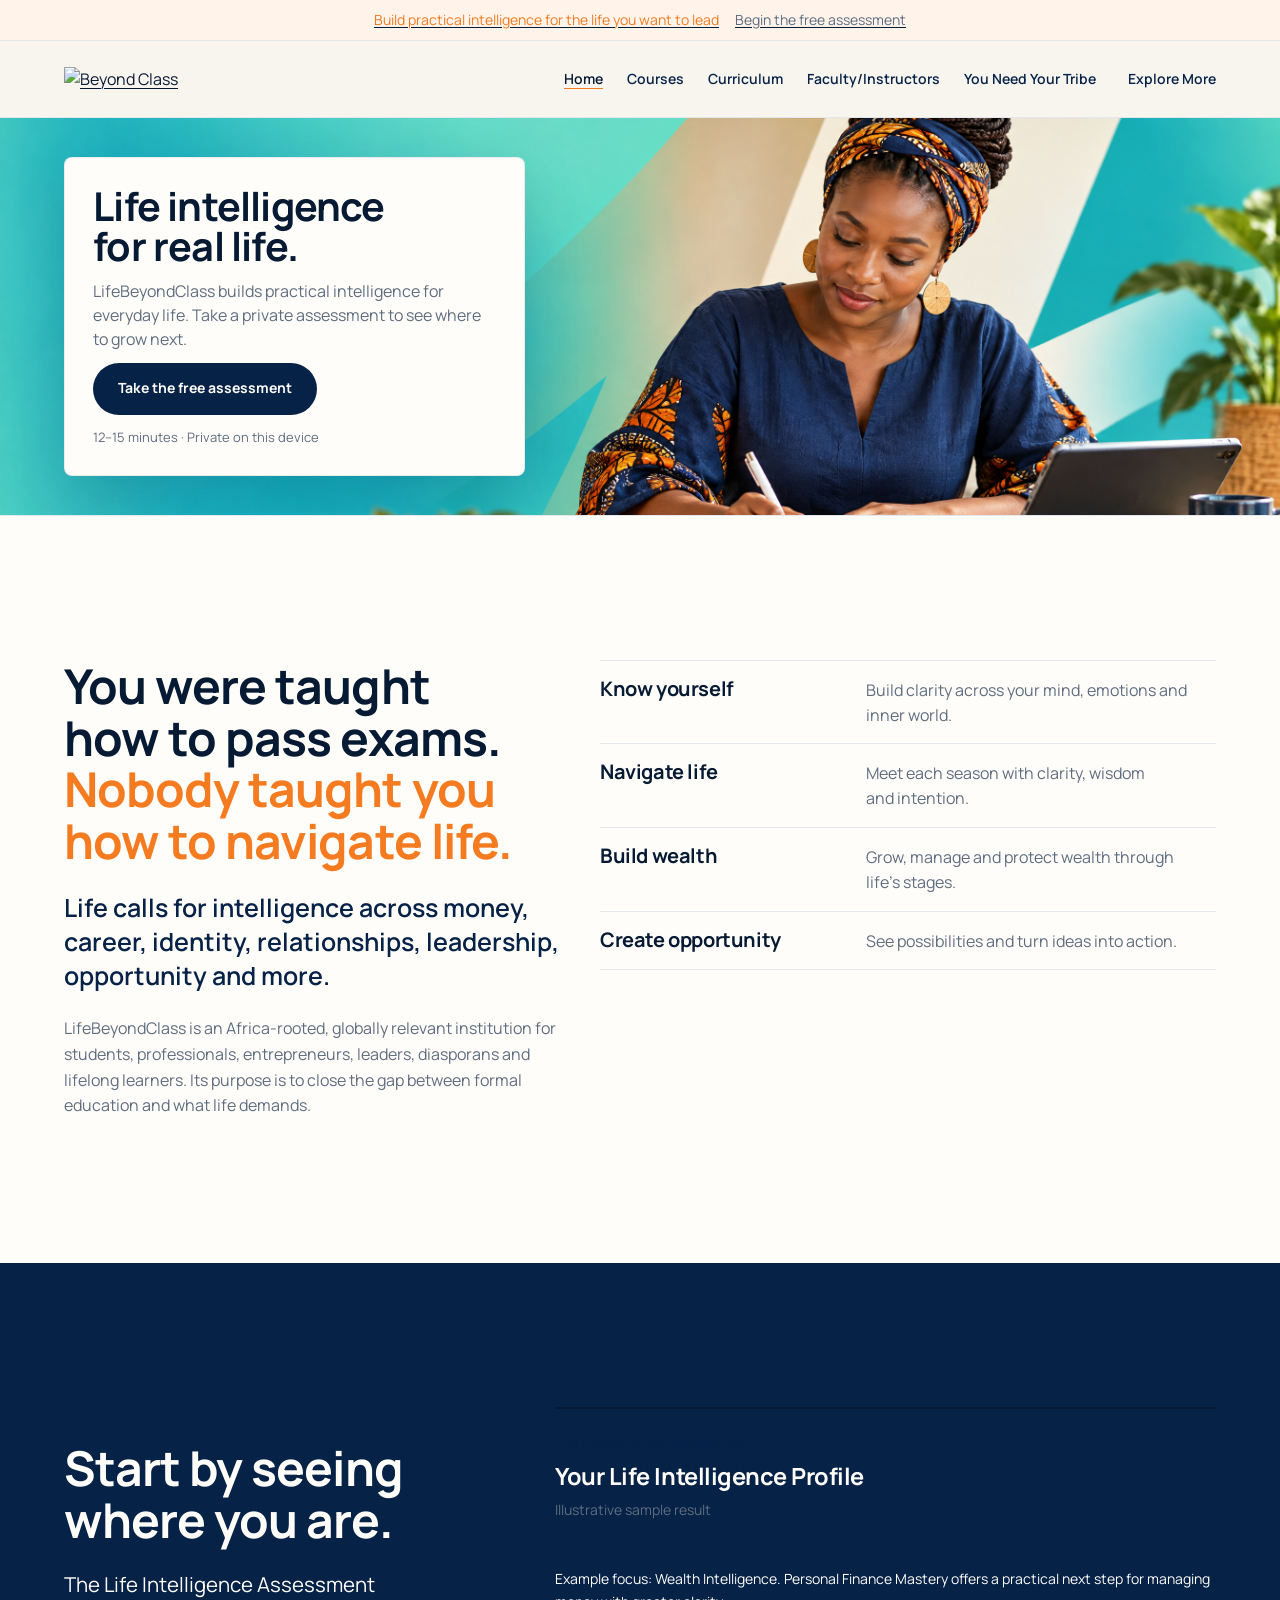
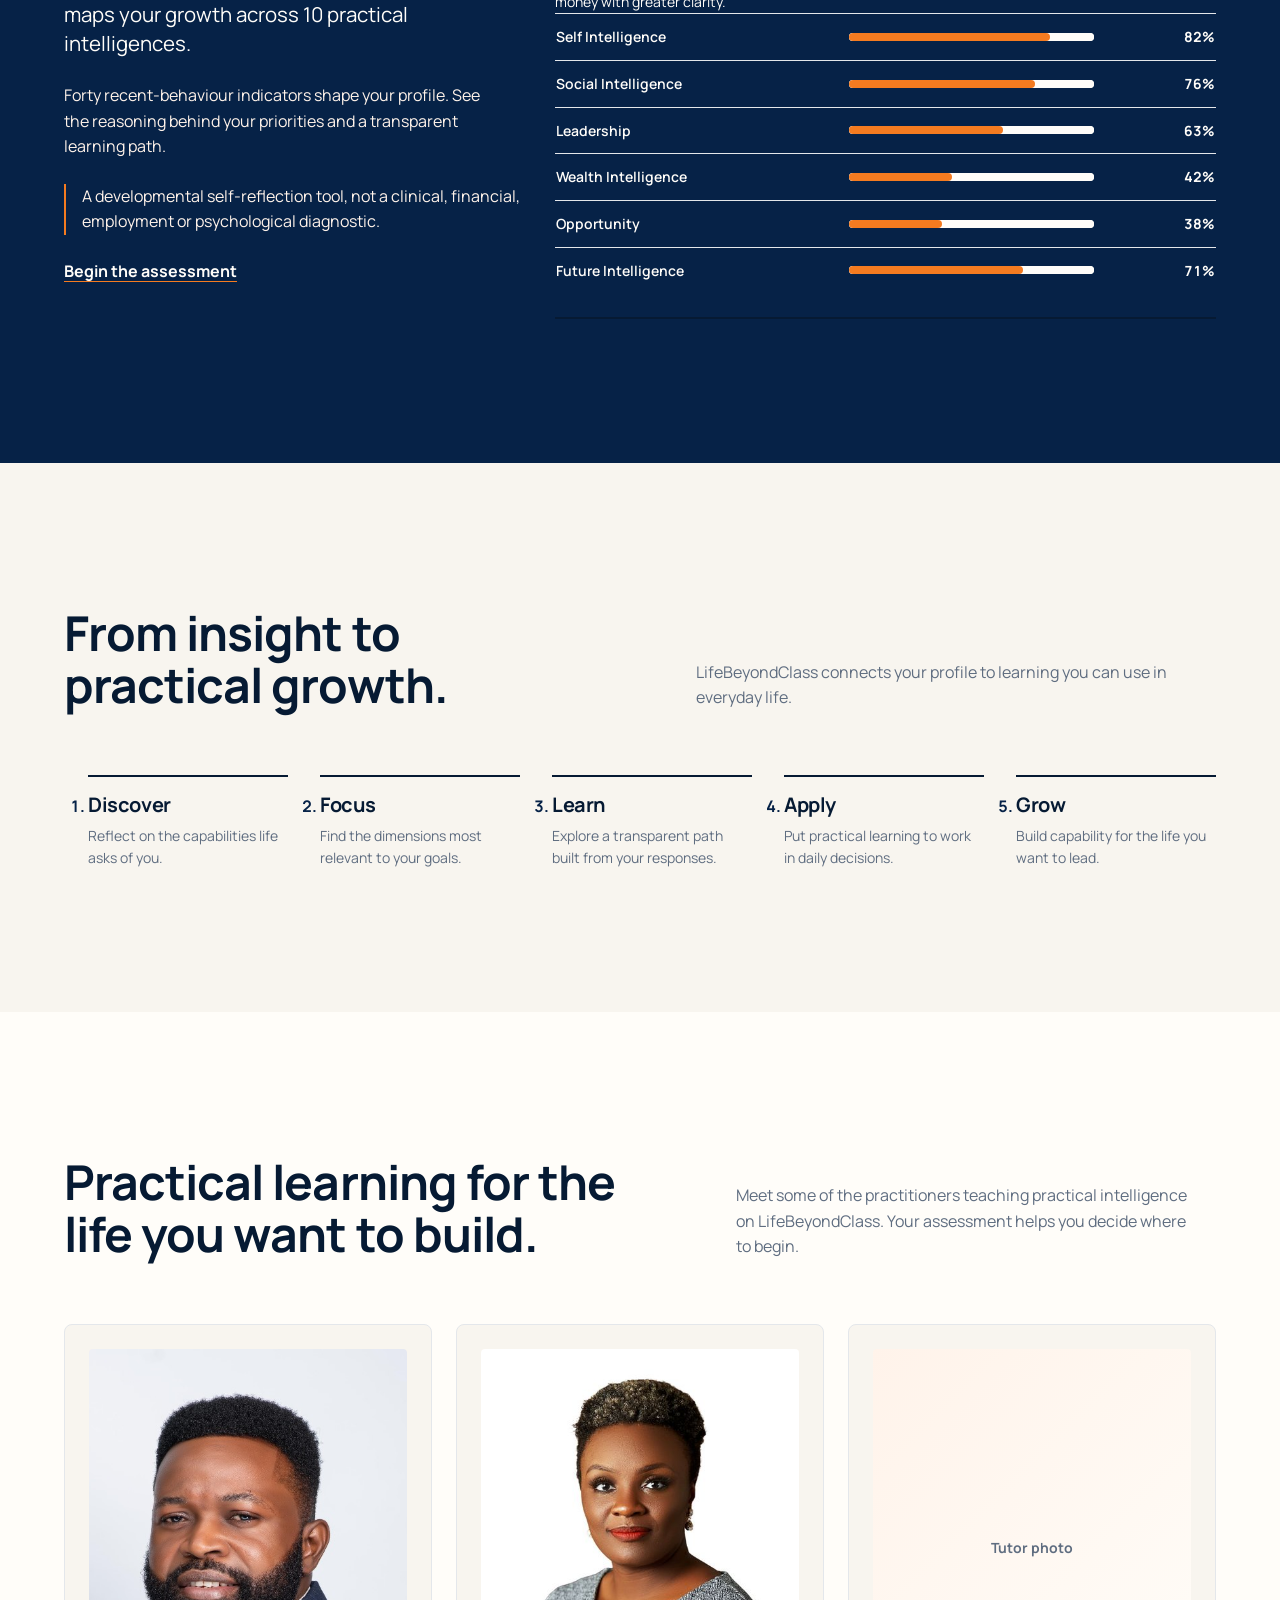
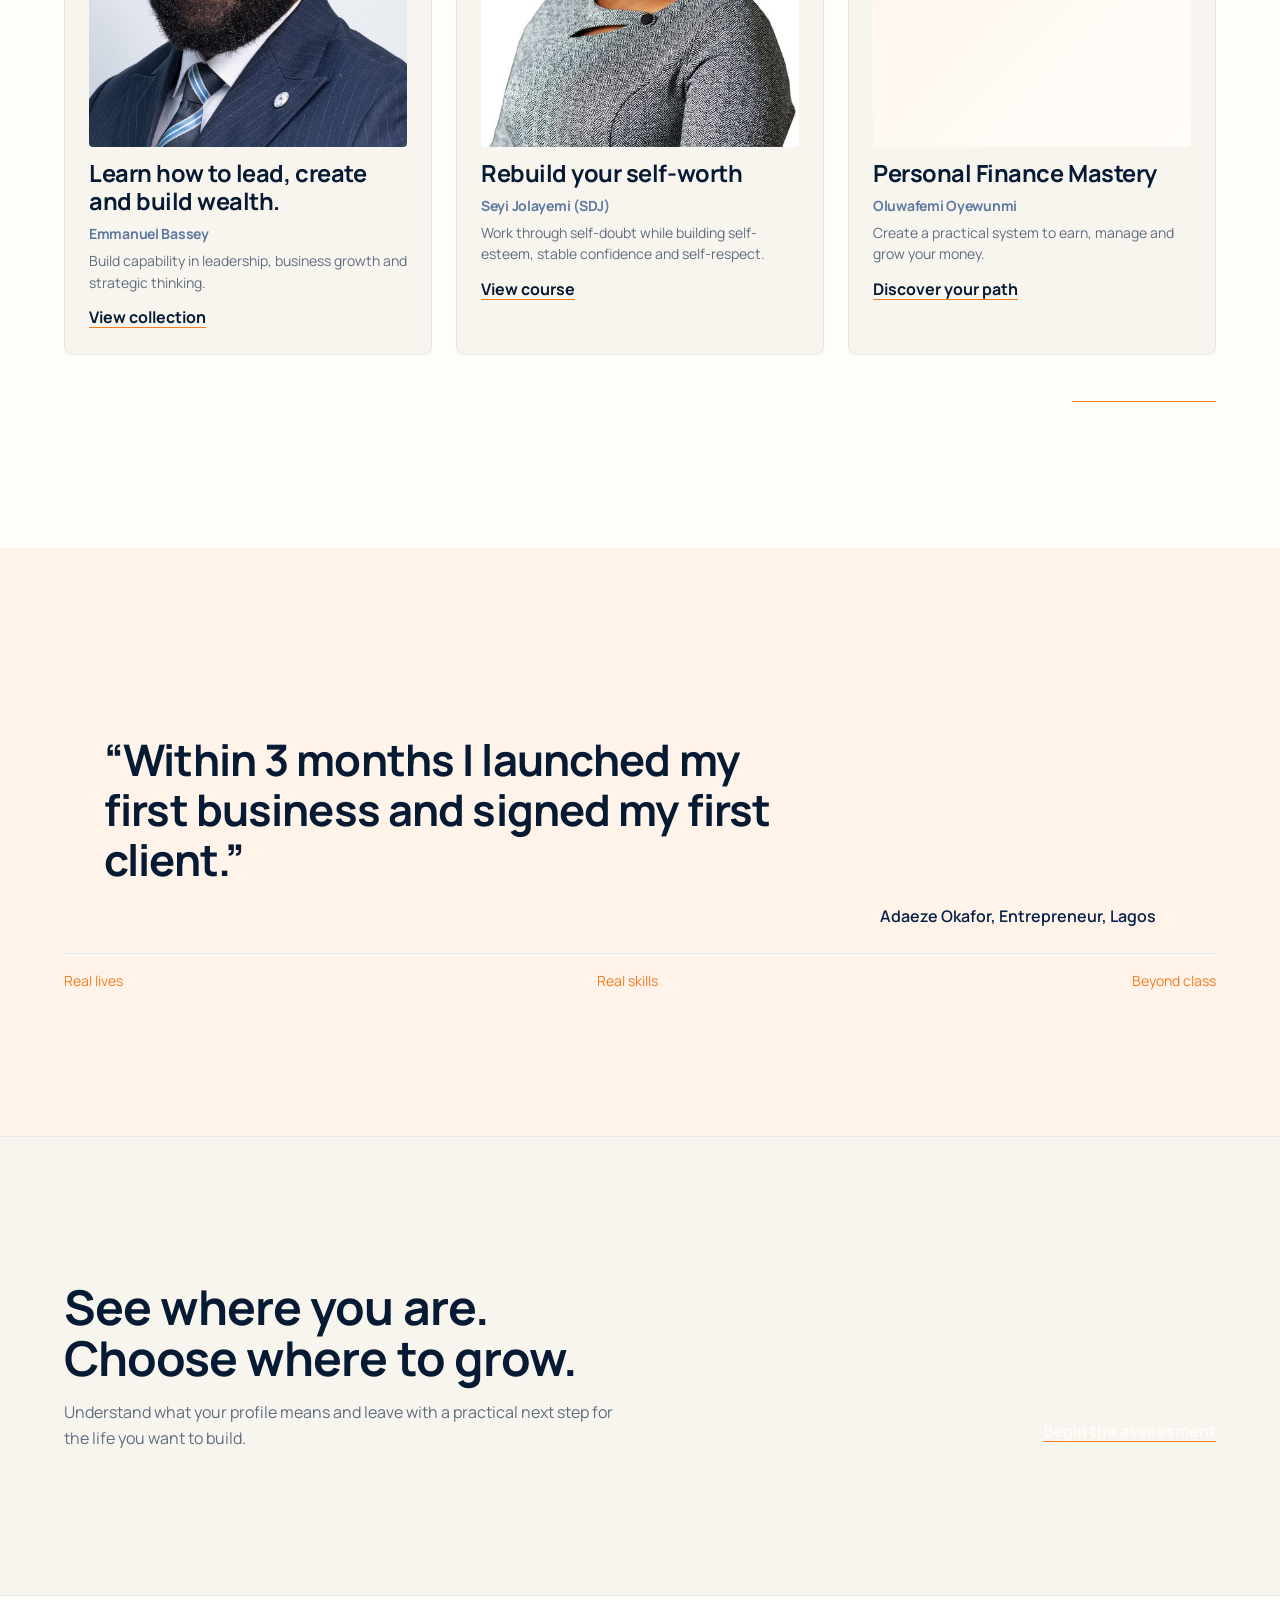
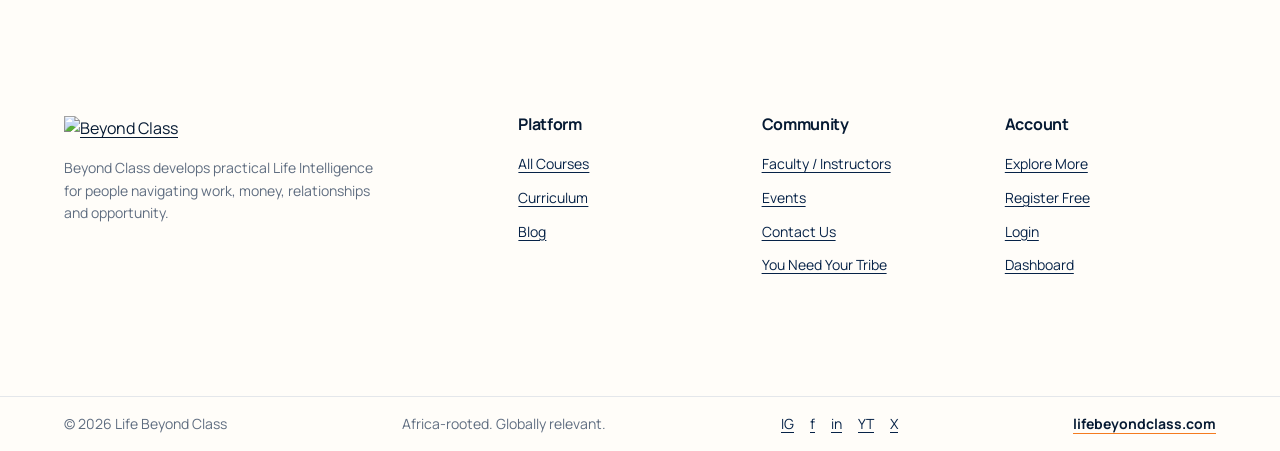
==== commit 73e01507: "edits from my PC at Nov 5" ====
--- a/index.html
+++ b/index.html
@@ -4,21 +4,20 @@
     <meta charset="utf-8" />
     <meta name="viewport" content="width=device-width, initial-scale=1" />
     <meta name="theme-color" content="#f8f5ef" />
-    <meta name="description" content="Real-world skills for career, business and life. Learning redefined from the classroom to the real world." />
-    <title>Beyond Class | Africa’s Life Intelligence Institution</title>
+    <meta name="description" content="Beyond Class is an Africa-rooted, globally relevant institution for practical Life Intelligence. Explore 10 intelligences and take the private assessment to find your next step." />
+    <title>Beyond Class | Life Intelligence for Real Life</title>
     <link rel="preconnect" href="https://fonts.googleapis.com" />
     <link rel="preconnect" href="https://fonts.gstatic.com" crossorigin />
     <link href="https://fonts.googleapis.com/css2?family=Manrope:wght@400;600;700&display=swap" rel="stylesheet" />
-    <link rel="stylesheet" href="./styles.css" />
-    <script src="https://tailwindcss.com"></script>
-    <script defer src="./script.js"></script>
+    <link rel="stylesheet" href="styles.css" />
+    <script defer src="script.js"></script>
   </head>
   <body>
     <a class="skip-link" href="#main-content">Skip to content</a>
     <div class="announcement">
-      <a href="https://lifebeyondclass.com/rebuilding-your-self-worth/">
-        <span class="announcement-copy">Round-table conversation: You deserve to see yourself differently with Seyi Jolayemi</span>
-        <span class="announcement-date">Oct 10th &amp; Oct 25th, 2026</span>
+      <a href="https://lifebeyondclass.com/pathwayassessment">
+        <span class="announcement-copy">Build practical intelligence for the life you want to lead</span>
+        <span class="announcement-date">Begin the free assessment</span>
       </a>
     </div>
 
@@ -32,7 +31,6 @@
         </button>
         <nav class="primary-navigation" id="primary-navigation" aria-label="Main navigation">
           <a class="nav-link is-current" href="https://lifebeyondclass.com/" aria-current="page">Home</a>
-          <a class="nav-link" href="https://lifebeyondclass.com/about">About</a>
           <a class="nav-link" href="https://lifebeyondclass.com/courses">Courses</a>
           <a class="nav-link" href="https://lifebeyondclass.com/curriculum">Curriculum</a>
           <a class="nav-link" href="https://lifebeyondclass.com/instructor">Faculty/Instructors</a>
@@ -46,22 +44,16 @@
       <section class="hero" aria-labelledby="hero-title">
         <div class="hero-copy">
           <div class="hero-copy-inner">
-            <h1 id="hero-title">Understand where you are <span>Discover where to grow</span></h1>
-            <p class="hero-description lead">Life doesn't come with a curriculum. 
-                Discover the areas of your life that are working — and the ones that may be holding you back.</p>
+            <h1 id="hero-title">Life intelligence for real life.</h1>
+            <p class="hero-description lead">LifeBeyondClass builds practical intelligence for everyday life. Take a private assessment to see where to grow next.</p>
             <div class="hero-actions">
               <a class="button button-primary" href="https://lifebeyondclass.com/pathwayassessment">Take the free assessment</a>
-              <p class="hero-note">15 minutes. Free. Your results are yours.</p>
+              <p class="hero-note">12–15 minutes · Private on this device</p>
             </div>
           </div>
         </div>
-        <figure class="hero-image" data-slot="hero" data-alt="A learner reflecting in a bright, welcoming study space">
-          <img src="/assets/hero-image.jpg" alt="A learner reflecting in a bright, welcoming study space" fetchpriority="high" />
-          <figcaption class="hero-profile-preview" data-keep>
-            <p class="hero-profile-label">Example profile</p>
-            <p class="hero-profile-score"><strong>82%</strong><span>Self Intelligence</span></p>
-            <p class="hero-profile-next">Recommended next step: Personal Finance Mastery</p>
-          </figcaption>
+        <figure class="hero-image" data-slot="hero" data-alt="A learner writing at a desk on a teal background">
+          <img src="assets/lbc-hero-teal-wide.png" alt="An adult learner writing at a desk with a tablet beside her." fetchpriority="high" />
         </figure>
       </section>
 
@@ -69,14 +61,14 @@
         <div class="container beyond-layout">
           <div class="beyond-copy">
             <h2 id="beyond-title">You were taught how to pass exams. <span>Nobody taught you how to navigate life.</span></h2>
-            <!-- <p class="beyond-statement">You were taught how to pass exams. Nobody taught you how to navigate life.</p> -->
-            <p class="lead-copy">Life doesn’t come with a curriculum for money, career, self, relationships, leadership or opportunity. These shape daily life every day — yet they rarely come with a practical curriculum.</p>
-          </div>
-          <ul class="life-skills-list" aria-label="Practical life skills">
-            <li class="skill-item"><h3>Manage your money</h3><p>Make better financial decisions.</p></li>
-            <li class="skill-item"><h3>Build your career</h3><p>Find direction and useful capability.</p></li>
-            <li class="skill-item"><h3>Know yourself</h3><p>Build clarity and self-awareness.</p></li>
-            <li class="skill-item"><h3>See opportunities</h3><p>Turn ideas and gaps into action.</p></li>
+            <p class="beyond-statement">Life calls for intelligence across money, career, identity, relationships, leadership, opportunity and more.</p>
+            <p class="lead-copy">LifeBeyondClass is an Africa-rooted, globally relevant institution for students, professionals, entrepreneurs, leaders, diasporans and lifelong learners. Its purpose is to close the gap between formal education and what life demands.</p>
+          </div>
+          <ul class="life-skills-list" aria-label="Practical intelligences developed through LifeBeyondClass">
+            <li class="skill-item"><h3>Know yourself</h3><p>Build clarity across your mind, emotions and inner world.</p></li>
+            <li class="skill-item"><h3>Navigate life</h3><p>Meet each season with clarity, wisdom and intention.</p></li>
+            <li class="skill-item"><h3>Build wealth</h3><p>Grow, manage and protect wealth through life's stages.</p></li>
+            <li class="skill-item"><h3>Create opportunity</h3><p>See possibilities and turn ideas into action.</p></li>
           </ul>
         </div>
       </section>
@@ -84,21 +76,21 @@
       <section class="assessment section-pad" aria-labelledby="assessment-title">
         <div class="container assessment-layout">
           <div class="assessment-copy reveal">
-            <h2 id="assessment-title">Your Life Intelligence Map</h2>
-            <p class="assessment-lead">See your strengths. Find your gaps. Know your next step.</p>
-            <p>The assessment maps strengths, gaps and growth priorities.</p>
-            <p class="assessment-step">Start with where you are, not a random course.</p>
-            <a class="text-link" href="https://lifebeyondclass.com/pathwayassessment">Take the assessment</a>
-          </div>
-          <figure class="assessment-map reveal" aria-label="Example Life Intelligence Map profile">
+            <h2 id="assessment-title">Start by seeing where you are.</h2>
+            <p class="assessment-lead">The Life Intelligence Assessment maps your growth across 10 practical intelligences.</p>
+            <p>Forty recent-behaviour indicators shape your profile. See the reasoning behind your priorities and a transparent learning path.</p>
+            <p class="assessment-step">A developmental self-reflection tool, not a clinical, financial, employment or psychological diagnostic.</p>
+            <a class="text-link" href="https://lifebeyondclass.com/pathwayassessment">Begin the assessment</a>
+          </div>
+          <figure class="assessment-map reveal" aria-label="Example Life Intelligence Assessment profile">
             <figcaption class="map-heading">
               <div>
                 <p class="map-product">Life Intelligence Assessment</p>
                 <h3>Your Life Intelligence Profile</h3>
-                <p class="map-state">Sample result. Personalised.</p>
+                <p class="map-state">Illustrative sample result</p>
               </div>
             </figcaption>
-            <p class="map-recommendation">Recommended focus: Wealth Intelligence. Personal Finance Mastery builds clarity and intention in managing money.</p>
+            <p class="map-recommendation">Example focus: Wealth Intelligence. Personal Finance Mastery offers a practical next step for managing money with greater clarity.</p>
             <table class="score-table">
               <tbody>
                 <tr><th scope="row">Self Intelligence</th><td><progress max="100" value="82" aria-label="82 percent"></progress></td><td class="score-value">82%</td></tr>
@@ -116,15 +108,15 @@
       <section class="journey section-pad" aria-labelledby="journey-title">
         <div class="container">
           <div class="journey-intro">
-            <h2 id="journey-title">One clear next step</h2>
-            <p>Move from self-discovery to practical learning and real-world application, without catalogue overload.</p>
+            <h2 id="journey-title">From insight to practical growth.</h2>
+            <p>LifeBeyondClass connects your profile to learning you can use in everyday life.</p>
           </div>
           <ol class="journey-list reveal">
-            <li class="hover: "><h3>Discover</h3><p>Take the assessment. See your profile.</p></li>
-            <li><h3>Focus</h3><p>Find where growth matters most.</p></li>
-            <li><h3>Learn</h3><p>Follow a practical learning path.</p></li>
-            <li><h3>Apply</h3><p>Apply learning to decisions, habits and outcomes.</p></li>
-            <li><h3>Grow</h3><p>Reassess and choose your next focus.</p></li>
+            <li><h3>Discover</h3><p>Reflect on the capabilities life asks of you.</p></li>
+            <li><h3>Focus</h3><p>Find the dimensions most relevant to your goals.</p></li>
+            <li><h3>Learn</h3><p>Explore a transparent path built from your responses.</p></li>
+            <li><h3>Apply</h3><p>Put practical learning to work in daily decisions.</p></li>
+            <li><h3>Grow</h3><p>Build capability for the life you want to lead.</p></li>
           </ol>
         </div>
       </section>
@@ -132,22 +124,32 @@
       <section class="learning section-pad" aria-labelledby="learning-title">
         <div class="container">
           <div class="learning-intro">
-            <h2 id="learning-title">Start where life needs you most.</h2>
+            <h2 id="learning-title">Practical learning for the life you want to build.</h2>
+            <p>Meet some of the practitioners teaching practical intelligence on LifeBeyondClass. Your assessment helps you decide where to begin.</p>
           </div>
           <ul class="course-list reveal">
             <li class="course-item">
-              <div class="course-person"><h3>Emmanuel Bassey</h3><p>Leadership, Creator, Wealth.</p><p class="course-meta">3-course collection</p></div>
-              <div class="course-detail"><h4>Lead, create and build wealth</h4><p>Three practical intelligences: leadership, business growth and strategic thinking.</p></div>
+              <div class="course-tutor-image" aria-hidden="true">
+                <img src="assets/emmanuel.webp" alt="Emmanuel Bassey" />
+                <span>Tutor photo</span>
+              </div>
+              <div class="course-title"><h3>Learn how to lead, create and build wealth.</h3></div>
+              <div class="course-detail"><h5>Emmanuel Bassey</h5><p>Build capability in leadership, business growth and strategic thinking.</p></div>
               <a class="course-link" href="https://lifebeyondclass.com/emmanuel-bassey">View collection</a>
             </li>
             <li class="course-item">
-              <div class="course-person"><h3>Seyi Jolayemi (SDJ)</h3><p>Self Intelligence.</p><p class="course-meta">6 modules</p></div>
-              <div class="course-detail"><h4>Rebuild your self-worth</h4><p>A practical guide to self-esteem, self-doubt, stable confidence and self-respect.</p></div>
+              <div class="course-tutor-image" aria-hidden="true">
+                <img src="assets/sdj.jpeg" alt="Seyi Jolayemi" />
+                <span>Tutor photo</span>
+              </div>
+              <div class="course-title"><h3>Rebuild your self-worth</h3></div>
+              <div class="course-detail"><h5>Seyi Jolayemi (SDJ)</h5><p>Work through self-doubt while building self-esteem, stable confidence and self-respect.</p></div>
               <a class="course-link" href="https://lifebeyondclass.com/rebuilding-your-self-worth">View course</a>
             </li>
             <li class="course-item">
-              <div class="course-person"><h3>Oluwafemi Oyewunmi</h3><p>Wealth Intelligence. Nov 2026.</p></div>
-              <div class="course-detail"><h4>Personal Finance Mastery</h4><p>Build your personal finance system to earn, manage and grow money.</p></div>
+              <div class="course-tutor-image" aria-hidden="true"><span>Tutor photo</span></div>
+              <div class="course-title"><h3>Personal Finance Mastery</h3></div>
+              <div class="course-detail"><h5>Oluwafemi Oyewunmi</h5><p>Create a practical system to earn, manage and grow your money.</p></div>
               <a class="course-link" href="https://lifebeyondclass.com/oluwafemi-oyewunmi-beyond-class-course-page">Discover your path</a>
             </li>
           </ul>
@@ -166,10 +168,10 @@
       <section class="final-cta section-pad" aria-labelledby="final-title">
         <div class="container final-cta-layout">
           <div>
-            <h2 id="final-title">What should you work on next?</h2>
-            <p>Take the Life Intelligence Assessment for a clearer growth starting point.</p>
-          </div>
-          <a class="text-link" href="https://lifebeyondclass.com/pathwayassessment">Take the free assessment</a>
+            <h2 id="final-title">See where you are. Choose where to grow.</h2>
+            <p>Understand what your profile means and leave with a practical next step for the life you want to build.</p>
+          </div>
+          <a class="text-link" href="https://lifebeyondclass.com/pathwayassessment">Begin the assessment</a>
         </div>
       </section>
     </main>
@@ -180,15 +182,15 @@
           <a class="brand footer-brand" href="https://lifebeyondclass.com/" aria-label="Beyond Class home">
             <img src="https://lifebeyondclass.com/assets/logo.jpeg" alt="Beyond Class" />
           </a>
-          <p>Real-world skills for career, business and life. Learning redefined from the classroom to the real world.</p>
-        </div>
-        <div class="footer-column"><h2>Platform</h2><a href="https://lifebeyondclass.com/courses">All Courses</a><a href="https://lifebeyondclass.com/curriculum">Curriculum</a><a href="https://lifebeyondclass.com/about">About Us</a><a href="https://lifebeyondclass.com/blog">Blog</a></div>
+          <p>Beyond Class develops practical Life Intelligence for people navigating work, money, relationships and opportunity.</p>
+        </div>
+        <div class="footer-column"><h2>Platform</h2><a href="https://lifebeyondclass.com/courses">All Courses</a><a href="https://lifebeyondclass.com/curriculum">Curriculum</a><a href="https://lifebeyondclass.com/blog">Blog</a></div>
         <div class="footer-column"><h2>Community</h2><a href="https://lifebeyondclass.com/instructor">Faculty / Instructors</a><a href="https://lifebeyondclass.com/events">Events</a><a href="https://lifebeyondclass.com/contact">Contact Us</a><a href="https://lifebeyondclass.com/youneedyourtribe">You Need Your Tribe</a></div>
         <div class="footer-column"><h2>Account</h2><a href="https://academy.lifebeyondclass.com/">Explore More</a><a href="https://academy.lifebeyondclass.com/">Register Free</a><a href="https://academy.lifebeyondclass.com/">Login</a><a href="https://academy.lifebeyondclass.com/">Dashboard</a></div>
       </div>
       <div class="container footer-bottom">
         <p>© 2026 Life Beyond Class</p>
-        <p>Africa Life Intelligence Institution™</p>
+        <p>Africa-rooted. Globally relevant.</p>
         <div class="social-links" aria-label="Social media">
           <a href="https://www.instagram.com/lifebeyondclass/" aria-label="Instagram">IG</a>
           <a href="https://www.facebook.com/lifebeyondclass/" aria-label="Facebook">f</a>
--- a/styles.css
+++ b/styles.css
@@ -4,10 +4,14 @@
 /* Hallmark · dropped "New live class" (54, redundant with the linked round-table title), the practitioner assessment sentence (69, echoed above), and "Learning Redefined." from the copyright (69, echoed in the footer tagline). */
 /* Hallmark · hero-review fix: product named in the headline; strengths/gaps/next-step support retained; sample result visible over the portrait. */
 /* Hallmark · finish-review: fix · 2 findings · 2 resolved — restored the source-specific course heading and surfaced the existing sample profile in the hero. Final visual captures rechecked at 1280×800, 1440×900, 1920×1080 and 375×812; no open findings. */
+/* User reference refresh (2026-11-05): panoramic teal stage, white assessment card at left, learner image at right; full profile remains below. */
 @import url("./tokens.css");
 @import url("./base.css");
 
-h1, h2 { text-wrap: balance; }
+h1,
+h2 {
+  text-wrap: balance;
+}
 
 .skip-link {
   position: absolute;
@@ -19,13 +23,17 @@
   color: var(--color-paper-2);
   transform: translateY(-150%);
 }
-.skip-link:focus-visible { transform: translateY(var(--space-md)); }
+
+.skip-link:focus-visible {
+  transform: translateY(var(--space-md));
+}
 
 .announcement {
   background: var(--color-paper-3);
   color: var(--color-ink);
   border-block-end: var(--rule-hair) solid var(--color-rule);
 }
+
 .announcement a {
   display: flex;
   width: min(100%, var(--container));
@@ -38,10 +46,28 @@
   font-size: var(--text-sm);
   line-height: 1.35;
 }
-.announcement-tag { flex: 0 0 auto; color: var(--color-ink-2); font-weight: 700; }
-.announcement-copy { text-align: center; }
-.announcement-date { flex: 0 0 auto; color: var(--color-muted); white-space: nowrap; }
-.announcement a:hover .announcement-copy { text-decoration: underline; text-decoration-color: var(--color-accent); text-underline-offset: 0.2em; }
+
+.announcement-tag {
+  flex: 0 0 auto;
+  color: var(--color-ink-2);
+  font-weight: 700;
+}
+
+.announcement-copy {
+  text-align: center;
+}
+
+.announcement-date {
+  flex: 0 0 auto;
+  color: var(--color-muted);
+  white-space: nowrap;
+}
+
+.announcement a:hover .announcement-copy {
+  text-decoration: underline;
+  text-decoration-color: var(--color-accent);
+  text-underline-offset: 0.2em;
+}
 
 .site-header {
   position: sticky;
@@ -50,6 +76,7 @@
   background: var(--color-paper);
   border-block-end: var(--rule-hair) solid var(--color-rule);
 }
+
 .header-inner {
   display: flex;
   min-height: var(--header-height);
@@ -57,9 +84,29 @@
   justify-content: space-between;
   gap: var(--space-xl);
 }
-.brand { display: inline-flex; width: 152px; flex: 0 0 auto; align-items: center; }
-.brand img { width: 100%; height: auto; max-height: 56px; object-fit: contain; object-position: left center; }
-.primary-navigation { display: flex; align-items: center; justify-content: flex-end; gap: var(--space-lg); }
+
+.brand {
+  display: inline-flex;
+  width: 152px;
+  flex: 0 0 auto;
+  align-items: center;
+}
+
+.brand img {
+  width: 100%;
+  height: auto;
+  max-height: 56px;
+  object-fit: contain;
+  object-position: left center;
+}
+
+.primary-navigation {
+  display: flex;
+  align-items: center;
+  justify-content: flex-end;
+  gap: var(--space-lg);
+}
+
 .nav-link {
   position: relative;
   display: inline-flex;
@@ -72,31 +119,48 @@
   text-decoration: none;
   text-underline-offset: 0.3em;
 }
-.nav-link:hover, .nav-link:focus-visible, .nav-link.is-current { color: var(--color-ink); text-decoration: underline; text-decoration-color: var(--color-accent); }
-.nav-link-action { margin-inline-start: var(--space-xs); }
-.menu-toggle { display: none; }
+
+.nav-link:hover,
+.nav-link:focus-visible,
+.nav-link.is-current {
+  color: var(--color-ink);
+  text-decoration: underline;
+  text-decoration-color: var(--color-accent);
+}
+
+.nav-link-action {
+  margin-inline-start: var(--space-xs);
+}
+
+.menu-toggle {
+  display: none;
+}
 
 .hero {
   position: relative;
   display: flex;
-  min-height: calc(100svh - var(--announcement-height) - var(--header-height));
-  align-items: stretch;
+  min-height: clamp(24.5rem, 31vw, 31rem);
+  align-items: center;
   isolation: isolate;
-  background: var(--color-paper);
-}
+  overflow: hidden;
+  background: linear-gradient(120deg, #35c8a9 0%, var(--color-hero-stage) 52%, #069a9a 100%);
+}
+
 .hero-image {
   position: absolute;
   z-index: var(--z-base);
-  inset: 0 0 0 44%;
+  inset: 0;
   width: 100%;
   height: 100%;
   min-height: 100%;
   margin: 0;
-}
-.hero-image img { 
-    object-fit: contain;
-    object-position: center;
-}
+  background: var(--color-hero-stage);
+}
+
+.hero-image img {
+  object-position: center 22%;
+}
+
 .hero-profile-preview {
   position: absolute;
   z-index: var(--z-raised);
@@ -111,35 +175,88 @@
   background: var(--color-paper);
   color: var(--color-ink);
 }
-.hero-profile-label { color: var(--color-muted); font-size: var(--text-sm); font-weight: 600; }
-.hero-profile-score { display: flex; align-items: baseline; gap: var(--space-sm); }
-.hero-profile-score strong { color: var(--color-ink); font-size: var(--text-title); font-weight: 700; line-height: 1; }
-.hero-profile-score span { color: var(--color-ink-2); font-size: var(--text-sm); font-weight: 600; }
-.hero-profile-next { padding-block-start: var(--space-sm); border-block-start: var(--rule-hair) solid var(--color-rule); color: var(--color-ink-2); font-size: var(--text-sm); line-height: 1.45; }
+
+.hero-profile-label {
+  color: var(--color-muted);
+  font-size: var(--text-sm);
+  font-weight: 600;
+}
+
+.hero-profile-score {
+  display: flex;
+  align-items: baseline;
+  gap: var(--space-sm);
+}
+
+.hero-profile-score strong {
+  color: var(--color-ink);
+  font-size: var(--text-title);
+  font-weight: 700;
+  line-height: 1;
+}
+
+.hero-profile-score span {
+  color: var(--color-ink-2);
+  font-size: var(--text-sm);
+  font-weight: 600;
+}
+
+.hero-profile-next {
+  padding-block-start: var(--space-sm);
+  border-block-start: var(--rule-hair) solid var(--color-rule);
+  color: var(--color-ink-2);
+  font-size: var(--text-sm);
+  line-height: 1.45;
+}
+
 .hero-copy {
   position: relative;
   z-index: var(--z-raised);
   display: flex;
-  width: 44%;
-  min-height: inherit;
+  width: min(36%, 31rem);
+  min-height: 0;
   align-items: center;
-  padding-inline-start: max(var(--gutter), calc((100% - var(--container)) / 2 + var(--gutter)));
-  padding-inline-end: var(--space-xl);
-  background: var(--color-paper);
-}
-.hero-copy-inner { display: grid; width: min(100%, 38rem); gap: var(--space-lg); }
-.hero-copy-inner span { color: var(--color-accent); font-weight: 700; }
+  margin-inline-start: max(var(--gutter), calc((100% - var(--container)) / 2 + var(--gutter)));
+  padding: clamp(var(--space-lg), 2.2vw, 2rem);
+  border: var(--rule-hair) solid rgb(6 34 71 / 8%);
+  border-radius: var(--radius-card);
+  background: var(--color-paper-2);
+  box-shadow: 0 20px 56px rgb(6 26 51 / 16%);
+}
+
+.hero-copy-inner {
+  display: grid;
+  width: 100%;
+  gap: var(--space-sm);
+}
+
 .hero h1 {
-  max-width: 12ch;
-  color: var(--color-ink);
-  font-size: clamp(2.75rem, 4.6vw, 4.5rem);
+  max-width: 13ch;
+  color: var(--color-ink);
+  font-size: clamp(2.25rem, 3.1vw, 3rem);
   font-weight: 700;
   line-height: 1.02;
   letter-spacing: var(--tracking-display);
 }
-.hero h1 span { display: block; }
-.hero-description { max-width: 40ch; color: var(--color-muted); }
-.hero-actions { display: flex; align-items: flex-start; flex-direction: column; gap: var(--space-sm); }
+
+.hero h1 span {
+  display: block;
+}
+
+.hero-description {
+  max-width: 40ch;
+  color: var(--color-muted);
+  font-size: var(--text-md);
+  line-height: 1.5;
+}
+
+.hero-actions {
+  display: flex;
+  align-items: flex-start;
+  flex-direction: column;
+  gap: var(--space-sm);
+}
+
 .button {
   display: inline-flex;
   min-height: 52px;
@@ -158,32 +275,53 @@
   cursor: pointer;
   transition: color var(--dur-short) var(--ease-out), background-color var(--dur-short) var(--ease-out), transform var(--dur-micro) var(--ease-out);
 }
-.button-primary { background: var(--color-accent); color: var(--color-accent-ink); }
-.button-primary:hover { background: var(--color-accent-ink); color: var(--color-paper-2); }
-.button:active, .menu-toggle:active { transform: translateY(1px); }
-.button:disabled, .menu-toggle:disabled { opacity: 0.9; cursor: not-allowed; background: var(--color-paper-3); color: var(--color-ink); }
-.hero-note { color: var(--color-muted); font-size: var(--text-sm); }
-
-.section-pad { padding-block: var(--section-gap); }
+
+.button-primary {
+  background: var(--color-accent-ink);
+  color: var(--color-paper-2);
+}
+
+.button-primary:hover {
+  background: var(--color-accent);
+  color: var(--color-paper-2);
+}
+
+.button:active,
+.menu-toggle:active {
+  transform: translateY(1px);
+}
+
+.button:disabled,
+.menu-toggle:disabled {
+  opacity: 0.9;
+  cursor: not-allowed;
+  background: var(--color-paper-3);
+  color: var(--color-ink);
+}
+
+.hero-note {
+  color: var(--color-muted);
+  font-size: var(--text-xs);
+}
+
+.section-pad {
+  padding-block: var(--section-gap);
+}
+
 .beyond {
-    background: var(--color-ink);
-    border-block-start: var(--rule-hair) solid var(--color-rule);
-}.beyond-layout {
-    display: grid;
-    grid-template-columns: minmax(0, 0.9fr) minmax(0, 1.1fr);
-    align-items: start;
-    column-gap: var(--gap-columns);
-    row-gap: var(--space-2xl);
-}
-.beyond-copy h2 {
-    max-width: 18ch;
-    color: var(--color-paper-2);
-    font-size: var(--text-section);
-    font-weight: 700;
-    line-height: 1.08;
-    letter-spacing: var(--tracking-display);
-}
-.assessment-copy h2,
+  background: var(--color-paper-2);
+  border-block-start: var(--rule-hair) solid var(--color-rule);
+}
+
+.beyond-layout {
+  display: grid;
+  grid-template-columns: minmax(0, 0.9fr) minmax(0, 1.1fr);
+  align-items: start;
+  column-gap: var(--gap-columns);
+  row-gap: var(--space-2xl);
+}
+
+.beyond-copy h2,
 .journey-intro h2,
 .learning-intro h2,
 .final-cta h2 {
@@ -194,214 +332,888 @@
   line-height: 1.08;
   letter-spacing: var(--tracking-display);
 }
+
 .beyond-statement {
-    max-width: 31ch;
-    margin-block-start: var(--space-lg);
-    color: var(--color-paper-2);
-    font-size: var(--text-xl);
-    font-weight: 600;
-    line-height: 1.35;
+  max-width: 31ch;
+  margin-block-start: var(--space-lg);
+  color: var(--color-ink-2);
+  font-size: var(--text-xl);
+  font-weight: 600;
+  line-height: 1.35;
 }
 
 .lead-copy {
-    max-width: 60ch;
-    margin-block-start: var(--space-lg);
-    color: var(--color-muted);
-    font-size: var(--text-md);
-    line-height: 1.6;
+  max-width: 60ch;
+  margin-block-start: var(--space-lg);
+  color: var(--color-muted);
+  font-size: var(--text-md);
+  line-height: 1.6;
 }
 
 .life-skills-list {
-    margin: 0;
-    padding: 0;
-    list-style: none;
+  margin: 0;
+  padding: 0;
+  list-style: none;
 }
 
 .skill-item {
-    display: grid;
-    grid-template-columns: minmax(0, 0.8fr) minmax(0, 1.2fr);
-    align-items: baseline;
-    column-gap: var(--gap-columns);
-    row-gap: var(--space-xs);
-    padding-block: var(--space-md);
-    border-block-start: var(--rule-hair) solid var(--color-rule);
+  display: grid;
+  grid-template-columns: minmax(0, 0.8fr) minmax(0, 1.2fr);
+  align-items: baseline;
+  column-gap: var(--gap-columns);
+  row-gap: var(--space-xs);
+  padding-block: var(--space-md);
+  border-block-start: var(--rule-hair) solid var(--color-rule);
 }
 
 .skill-item:last-child {
-    border-block-end: var(--rule-hair) solid var(--color-rule);
+  border-block-end: var(--rule-hair) solid var(--color-rule);
 }
 
 .skill-item h3 {
-    color: var(--color-paper-2);
-    font-size: var(--text-lg);
-    font-weight: 700;
+  color: var(--color-ink);
+  font-size: var(--text-lg);
+  font-weight: 700;
 }
 
 .skill-item p {
-    color: var(--color-muted);
-    font-size: var(--text-md);
-}
-.assessment { background: var(--color-paper-3); }
-.assessment-layout { display: grid; grid-template-columns: minmax(0, 0.82fr) minmax(0, 1.18fr); align-items: center; column-gap: var(--gap-columns); row-gap: var(--space-2xl); }
-.assessment-copy { display: grid; justify-items: start; gap: var(--space-lg); }
-.assessment-copy > p:not(.assessment-lead) { max-width: 48ch; color: var(--color-muted); line-height: 1.6; }
-.assessment-lead { max-width: 30ch; color: var(--color-ink-2); font-size: var(--text-lead); line-height: 1.45; }
-.assessment-step { max-width: 46ch; padding-inline-start: var(--space-md); border-inline-start: 2px solid var(--color-accent); color: var(--color-muted); line-height: 1.55; }
-.assessment-step strong { color: var(--color-ink); }
-.text-link, .course-link, .footer-home {
-  color: var(--color-ink);
+  color: var(--color-muted);
   font-size: var(--text-md);
+}
+
+.assessment {
+  background: var(--color-ink-2);
+}
+
+.assessment-layout {
+  display: grid;
+  grid-template-columns: minmax(0, 0.82fr) minmax(0, 1.18fr);
+  align-items: center;
+  column-gap: var(--gap-columns);
+  row-gap: var(--space-2xl);
+}
+
+.assessment-copy {
+  display: grid;
+  justify-items: start;
+  gap: var(--space-lg);
+}
+
+.assessment-copy>p:not(.assessment-lead) {
+  max-width: 48ch;
+  color: var(--color-paper-3);
+  line-height: 1.6;
+}
+.assessment-copy h2 {
+  max-width: 18ch;
+  color: var(--color-paper-2);
+  font-size: var(--text-section);
+  font-weight: 700;
+  line-height: 1.08;
+  letter-spacing: var(--tracking-display);
+}
+.assessment-lead {
+  max-width: 30ch;
+  color: var(--color-paper-2);
+  font-size: var(--text-lead);
+  line-height: 1.45;
+}
+
+.assessment-step {
+  max-width: 46ch;
+  padding-inline-start: var(--space-md);
+  border-inline-start: 2px solid var(--color-accent);
+  color: var(--color-paper-2);
+  line-height: 1.55;
+}
+
+.assessment-step strong {
+  color: var(--color-ink);
+}
+
+.text-link {
+  color: var(--color-paper-2);
   font-weight: 700;
   text-decoration: underline;
   text-decoration-color: var(--color-accent);
   text-underline-offset: 0.25em;
 }
-.text-link:hover, .course-link:hover, .footer-home:hover { text-decoration-thickness: 2px; }
-.assessment-map { min-width: 0; margin: 0; padding-block: var(--space-lg); border-block: 2px solid var(--color-ink); }
-.map-heading { display: flex; align-items: flex-start; justify-content: space-between; gap: var(--space-lg); padding-block-end: var(--space-lg); }
-.map-product { margin-block-end: var(--space-xs); color: var(--color-ink-2); font-size: var(--text-sm); font-weight: 700; }
-.map-heading h3 { color: var(--color-ink); font-size: var(--text-title); font-weight: 700; }
-.map-state { margin-block-start: var(--space-xs); color: var(--color-muted); font-size: var(--text-sm); }
-.score-table { width: 100%; border-collapse: collapse; text-align: start; }
-.score-table tr { border-block-start: var(--rule-hair) solid var(--color-rule); }
-.score-table th, .score-table td { padding-block: var(--space-sm); vertical-align: middle; }
-.score-table th { width: 42%; color: var(--color-ink-2); font-size: var(--text-sm); font-weight: 600; text-align: start; }
-.score-table td:nth-child(2) { width: 42%; padding-inline: var(--space-md); }
-.score-table .score-value { width: 16%; color: var(--color-ink); font-size: var(--text-sm); font-weight: 700; font-variant-numeric: tabular-nums; text-align: end; }
-.score-table progress { display: block; width: 100%; height: 8px; border: 0; border-radius: var(--radius-pill); background: var(--color-paper-2); accent-color: var(--color-accent); }
-.score-table progress::-webkit-progress-bar { border-radius: var(--radius-pill); background: var(--color-paper-2); }
-.score-table progress::-webkit-progress-value { border-radius: var(--radius-pill); background: var(--color-accent); }
-.score-table progress::-moz-progress-bar { border-radius: var(--radius-pill); background: var(--color-accent); }
-.map-recommendation { margin-block-start: var(--space-lg); color: var(--color-ink-2); font-size: var(--text-sm); line-height: 1.6; }
-
-.journey { background: var(--color-paper); }
-.journey-intro { display: flex; align-items: end; justify-content: space-between; column-gap: var(--gap-columns); row-gap: var(--space-lg); margin-block-end: var(--space-2xl); }
-.journey-intro > p { max-width: 52ch; color: var(--color-muted); line-height: 1.6; }
-.journey-list { display: grid; grid-template-columns: repeat(5, minmax(0, 1fr)); gap: var(--gap-columns); margin: 0; padding-inline-start: var(--space-lg); }
-.journey-list li { min-width: 0; padding-block-start: var(--space-md); border-block-start: 2px solid var(--color-ink); }
-.journey-list li::marker { color: var(--color-accent-ink); font-weight: 700; }
-.journey-list h3 { margin-block-end: var(--space-xs); color: var(--color-ink); font-size: var(--text-lg); font-weight: 700; }
-.journey-list p { max-width: 30ch; color: var(--color-muted); font-size: var(--text-sm); line-height: 1.55; }
-
-.learning { background: var(--color-paper-2); }
-.learning-intro { display: flex; align-items: end; justify-content: space-between; column-gap: var(--gap-columns); row-gap: var(--space-lg); margin-block-end: var(--space-2xl); }
-.learning-intro > div { display: grid; grid-template-columns: minmax(0, 1fr) minmax(0, 0.8fr); align-items: end; column-gap: var(--gap-columns); row-gap: var(--space-md); width: 100%; }
-.learning-intro p { max-width: 48ch; color: var(--color-muted); line-height: 1.6; }
-.course-list { margin: 0; padding: 0; list-style: none; border-block-start: 2px solid var(--color-ink); }
-.course-item { display: grid; grid-template-columns: minmax(0, 0.9fr) minmax(0, 1.6fr) minmax(0, 0.7fr); align-items: center; column-gap: var(--gap-columns); row-gap: var(--space-md); padding-block: var(--space-lg); border-block-end: var(--rule-hair) solid var(--color-rule); }
-.course-person h3 { margin-block-end: var(--space-xs); color: var(--color-ink); font-size: var(--text-lg); font-weight: 700; }
-.course-person p, .course-detail p { color: var(--color-muted); font-size: var(--text-sm); line-height: 1.55; }
-.course-person .course-meta { margin-block-start: var(--space-xs); color: var(--color-ink-2); font-weight: 700; }
-.course-detail h4 { margin-block-end: var(--space-xs); color: var(--color-ink); font-size: var(--text-lg); font-weight: 700; }
-.course-link { justify-self: end; white-space: nowrap; }
-.all-courses { margin-block-start: var(--space-lg); text-align: end; }
-
-.testimonial { background: var(--color-paper-3); }
-.testimonial-layout { display: grid; grid-template-columns: minmax(0, 1.4fr) minmax(0, 0.6fr); align-items: end; column-gap: var(--gap-columns); row-gap: var(--space-lg); }
-.testimonial blockquote { max-width: 24ch; color: var(--color-ink); font-size: clamp(2rem, 3.4vw, 3rem); font-weight: 700; line-height: 1.15; letter-spacing: var(--tracking-display); }
-.testimonial-byline { color: var(--color-ink-2); font-size: var(--text-md); font-weight: 600; }
-.testimonial-signature { grid-column: 1 / -1; display: flex; justify-content: space-between; gap: var(--space-lg); padding-block-start: var(--space-md); border-block-start: var(--rule-hair) solid var(--color-rule); color: var(--color-muted); font-size: var(--text-sm); }
-
-.final-cta { background: var(--color-paper); border-block: var(--rule-hair) solid var(--color-rule); }
-.final-cta-layout { display: flex; align-items: end; justify-content: space-between; column-gap: var(--gap-columns); row-gap: var(--space-lg); }
-.final-cta-layout > div { display: grid; gap: var(--space-md); }
-.final-cta-layout p { max-width: 55ch; color: var(--color-muted); line-height: 1.6; }
-.final-cta .text-link { flex: 0 0 auto; margin-block-end: var(--space-xs); }
-
-.site-footer { background: var(--color-paper-2); }
-.footer-main { display: grid; grid-template-columns: minmax(0, 1.6fr) repeat(3, minmax(0, 0.8fr)); column-gap: var(--gap-columns); row-gap: var(--space-xl); padding-block: var(--section-gap-s); }
-.footer-mast { display: grid; align-content: start; justify-items: start; gap: var(--space-md); }
-.footer-brand { width: 136px; }
-.footer-mast > p { max-width: 40ch; color: var(--color-muted); font-size: var(--text-sm); line-height: 1.6; }
-.footer-column { display: grid; align-content: start; justify-items: start; gap: var(--space-sm); }
-.footer-column h2 { margin-block-end: var(--space-xs); color: var(--color-ink); font-size: var(--text-md); font-weight: 700; }
-.footer-column a, .social-links a { color: var(--color-ink-2); font-size: var(--text-sm); text-underline-offset: 0.2em; }
-.footer-column a:hover, .social-links a:hover { color: var(--color-ink); text-decoration: underline; text-decoration-color: var(--color-accent); }
-.footer-bottom { display: flex; flex-wrap: wrap; align-items: center; justify-content: space-between; column-gap: var(--gap-columns); row-gap: var(--space-md); padding-block: var(--space-md); border-block-start: var(--rule-hair) solid var(--color-rule); color: var(--color-muted); font-size: var(--text-sm); }
-.social-links { display: flex; align-items: center; gap: var(--space-md); }
-.footer-home { font-size: var(--text-sm); }
-
-.js-ready .reveal:not(.is-visible) { opacity: 0; transform: translateX(var(--space-xs)); }
-.js-ready .reveal { transition: opacity var(--dur-long) var(--ease-out), transform var(--dur-long) var(--ease-out); }
-.js-ready .reveal.is-visible { opacity: 1; transform: none; }
+.text-link:hover {
+  text-decoration-thickness: 2px;
+  color: var(--color-accent);
+}
+.course-link,
+.footer-home {
+  color: var(--color-ink);
+  font-size: var(--text-md);
+  font-weight: 700;
+  text-decoration: underline;
+  text-decoration-color: var(--color-accent);
+  text-underline-offset: 0.25em;
+}
+
+.text-link:hover,
+.course-link:hover,
+.footer-home:hover {
+  text-decoration-thickness: 2px;
+}
+
+.assessment-map {
+  min-width: 0;
+  margin: 0;
+  padding-block: var(--space-lg);
+  border-block: 2px solid var(--color-ink);
+}
+
+.map-heading {
+  display: flex;
+  align-items: flex-start;
+  justify-content: space-between;
+  gap: var(--space-lg);
+  padding-block-end: var(--space-lg);
+}
+
+.map-product {
+  margin-block-end: var(--space-xs);
+  color: var(--color-ink-2);
+  font-size: var(--text-sm);
+  font-weight: 700;
+}
+
+.map-heading h3 {
+  color: var(--color-paper-2);
+  font-size: var(--text-title);
+  font-weight: 700;
+}
+
+.map-state {
+  margin-block-start: var(--space-xs);
+  color: var(--color-muted);
+  font-size: var(--text-sm);
+}
+
+.score-table {
+  width: 100%;
+  border-collapse: collapse;
+  text-align: start;
+}
+
+.score-table tr {
+  border-block-start: var(--rule-hair) solid var(--color-rule);
+}
+
+.score-table th,
+.score-table td {
+  padding-block: var(--space-sm);
+  vertical-align: middle;
+}
+
+.score-table th {
+  width: 42%;
+  color: var(--color-paper-2);
+  font-size: var(--text-sm);
+  font-weight: 600;
+  text-align: start;
+}
+
+.score-table td:nth-child(2) {
+  width: 42%;
+  padding-inline: var(--space-md);
+}
+
+.score-table .score-value {
+  width: 16%;
+  color: var(--color-paper-2);
+  font-size: var(--text-sm);
+  font-weight: 700;
+  font-variant-numeric: tabular-nums;
+  text-align: end;
+}
+
+.score-table progress {
+  display: block;
+  width: 100%;
+  height: 8px;
+  border: 0;
+  border-radius: var(--radius-pill);
+  background: var(--color-paper-2);
+  accent-color: var(--color-accent);
+}
+
+.score-table progress::-webkit-progress-bar {
+  border-radius: var(--radius-pill);
+  background: var(--color-paper-2);
+}
+
+.score-table progress::-webkit-progress-value {
+  border-radius: var(--radius-pill);
+  background: var(--color-accent);
+}
+
+.score-table progress::-moz-progress-bar {
+  border-radius: var(--radius-pill);
+  background: var(--color-accent);
+}
+
+.map-recommendation {
+  margin-block-start: var(--space-lg);
+  color: var(--color-paper-2);
+  font-size: var(--text-sm);
+  line-height: 1.6;
+}
+
+.journey {
+  background: var(--color-paper);
+}
+
+.journey-intro {
+  display: flex;
+  align-items: end;
+  justify-content: space-between;
+  column-gap: var(--gap-columns);
+  row-gap: var(--space-lg);
+  margin-block-end: var(--space-2xl);
+}
+
+.journey-intro>p {
+  max-width: 52ch;
+  color: var(--color-muted);
+  line-height: 1.6;
+}
+
+.journey-list {
+  display: grid;
+  grid-template-columns: repeat(5, minmax(0, 1fr));
+  gap: var(--gap-columns);
+  margin: 0;
+  padding-inline-start: var(--space-lg);
+}
+
+.journey-list li {
+  min-width: 0;
+  padding-block-start: var(--space-md);
+  border-block-start: 2px solid var(--color-ink);
+}
+
+.journey-list li::marker {
+  color: var(--color-accent-ink);
+  font-weight: 700;
+}
+.journey-list li:hover {
+  border-block-start-color: var(--color-accent);
+}
+
+.journey-list h3 {
+  margin-block-end: var(--space-xs);
+  color: var(--color-ink);
+  font-size: var(--text-lg);
+  font-weight: 700;
+}
+
+.journey-list p {
+  max-width: 30ch;
+  color: var(--color-muted);
+  font-size: var(--text-sm);
+  line-height: 1.55;
+}
+
+.journey-list h3:hover {
+  color: var(--color-accent);
+}
+
+.learning {
+  background: var(--color-paper-2);
+}
+
+.learning-intro {
+  display: flex;
+  align-items: end;
+  justify-content: space-between;
+  column-gap: var(--gap-columns);
+  row-gap: var(--space-lg);
+  margin-block-end: var(--space-2xl);
+}
+
+.learning-intro>div {
+  display: grid;
+  grid-template-columns: minmax(0, 1fr) minmax(0, 0.8fr);
+  align-items: end;
+  column-gap: var(--gap-columns);
+  row-gap: var(--space-md);
+  width: 100%;
+}
+
+.learning-intro p {
+  max-width: 48ch;
+  color: var(--color-muted);
+  line-height: 1.6;
+}
+
+.course-list {
+  display: grid;
+  grid-template-columns: repeat(3, minmax(0, 1fr));
+  gap: var(--space-lg);
+  margin: 0;
+  padding: 0;
+  list-style: none;
+}
+
+.course-item {
+  display: flex;
+  min-width: 0;
+  flex-direction: column;
+  align-items: flex-start;
+  gap: var(--space-sm);
+  padding: var(--space-lg);
+  border: var(--rule-hair) solid var(--color-rule);
+  border-radius: var(--radius-card);
+  background: var(--color-paper);
+}
+.course-item:hover {
+  background: var(--color-paper-2);
+  transform:translateY(-4px);box-shadow:0 20px 45px rgba(6,34,71,.09)
+}
+
+.course-tutor-image {
+  position: relative;
+  display: grid;
+  width: 100%;
+  aspect-ratio: 4 / 5;
+  place-items: center;
+  overflow: hidden;
+  border-radius: calc(var(--radius-card) - 4px);
+  background: linear-gradient(135deg, var(--color-paper-3), var(--color-paper-2));
+  color: var(--color-muted);
+  font-size: var(--text-sm);
+  font-weight: 700;
+}
+
+.course-tutor-image span {
+  color: inherit;
+}
+
+.course-tutor-image img {
+  position: absolute;
+  inset: 0;
+  width: 100%;
+  height: 100%;
+  object-fit: cover;
+}
+
+.course-tutor-image:has(img) span {
+  display: none;
+}
+
+.course-person:empty {
+  display: none;
+}
+
+.course-person h3 {
+  margin-block-end: var(--space-xs);
+  color: var(--color-ink);
+  font-size: var(--text-lg);
+  font-weight: 700;
+}
+
+.course-person p,
+.course-detail p {
+  color: var(--color-muted);
+  font-size: var(--text-sm);
+  line-height: 1.55;
+}
+
+.course-person .course-meta {
+  margin-block-start: var(--space-xs);
+  color: var(--color-ink-2);
+  font-weight: 700;
+}
+
+.course-detail h4 {
+  margin-block-end: var(--space-xs);
+  color: var(--color-ink);
+  font-size: var(--text-lg);
+  font-weight: 700;
+}
+.course-detail h5 {
+  margin-block-end: var(--space-xs);
+  color: var(--color-muted-2);
+  font-size: var(--text-sm);
+  font-weight: 700;
+}
+
+.course-link {
+  margin-block-start: 0;
+  white-space: nowrap;
+}
+
+.all-courses {
+  margin-block-start: var(--space-lg);
+  text-align: end;
+}
+
+.testimonial {
+  background: var(--color-paper-3);
+}
+
+.testimonial-layout {
+  display: grid;
+  grid-template-columns: minmax(0, 1.4fr) minmax(0, 0.6fr);
+  align-items: end;
+  column-gap: var(--gap-columns);
+  row-gap: var(--space-lg);
+}
+
+.testimonial blockquote {
+  max-width: 24ch;
+  color: var(--color-ink);
+  font-size: clamp(2rem, 3.4vw, 3rem);
+  font-weight: 700;
+  line-height: 1.15;
+  letter-spacing: var(--tracking-display);
+}
+
+.testimonial-byline {
+  color: var(--color-ink-2);
+  font-size: var(--text-md);
+  font-weight: 600;
+}
+
+.testimonial-signature {
+  grid-column: 1 / -1;
+  display: flex;
+  justify-content: space-between;
+  gap: var(--space-lg);
+  padding-block-start: var(--space-md);
+  border-block-start: var(--rule-hair) solid var(--color-rule);
+  color: var(--color-muted);
+  font-size: var(--text-sm);
+}
+
+.final-cta {
+  background: var(--color-paper);
+  border-block: var(--rule-hair) solid var(--color-rule);
+}
+
+.final-cta-layout {
+  display: flex;
+  align-items: end;
+  justify-content: space-between;
+  column-gap: var(--gap-columns);
+  row-gap: var(--space-lg);
+}
+
+.final-cta-layout>div {
+  display: grid;
+  gap: var(--space-md);
+}
+
+.final-cta-layout p {
+  max-width: 55ch;
+  color: var(--color-muted);
+  line-height: 1.6;
+}
+
+.final-cta .text-link {
+  flex: 0 0 auto;
+  margin-block-end: var(--space-xs);
+}
+
+.site-footer {
+  background: var(--color-paper-2);
+}
+
+.footer-main {
+  display: grid;
+  grid-template-columns: minmax(0, 1.6fr) repeat(3, minmax(0, 0.8fr));
+  column-gap: var(--gap-columns);
+  row-gap: var(--space-xl);
+  padding-block: var(--section-gap-s);
+}
+
+.footer-mast {
+  display: grid;
+  align-content: start;
+  justify-items: start;
+  gap: var(--space-md);
+}
+
+.footer-brand {
+  width: 136px;
+}
+
+.footer-mast>p {
+  max-width: 40ch;
+  color: var(--color-muted);
+  font-size: var(--text-sm);
+  line-height: 1.6;
+}
+
+.footer-column {
+  display: grid;
+  align-content: start;
+  justify-items: start;
+  gap: var(--space-sm);
+}
+
+.footer-column h2 {
+  margin-block-end: var(--space-xs);
+  color: var(--color-ink);
+  font-size: var(--text-md);
+  font-weight: 700;
+}
+
+.footer-column a,
+.social-links a {
+  color: var(--color-ink-2);
+  font-size: var(--text-sm);
+  text-underline-offset: 0.2em;
+}
+
+.footer-column a:hover,
+.social-links a:hover {
+  color: var(--color-ink);
+  text-decoration: underline;
+  text-decoration-color: var(--color-accent);
+}
+
+.footer-bottom {
+  display: flex;
+  flex-wrap: wrap;
+  align-items: center;
+  justify-content: space-between;
+  column-gap: var(--gap-columns);
+  row-gap: var(--space-md);
+  padding-block: var(--space-md);
+  border-block-start: var(--rule-hair) solid var(--color-rule);
+  color: var(--color-muted);
+  font-size: var(--text-sm);
+}
+
+.social-links {
+  display: flex;
+  align-items: center;
+  gap: var(--space-md);
+}
+
+.footer-home {
+  font-size: var(--text-sm);
+}
+
+.js-ready .reveal:not(.is-visible) {
+  opacity: 0;
+  transform: translateX(var(--space-xs));
+}
+
+.js-ready .reveal {
+  transition: opacity var(--dur-long) var(--ease-out), transform var(--dur-long) var(--ease-out);
+}
+
+.js-ready .reveal.is-visible {
+  opacity: 1;
+  transform: none;
+}
 
 @media (max-width: 64rem) {
-  :root { --gutter: 32px; --section-gap: 112px; --section-gap-s: 88px; --gap-columns: 24px; }
-  .header-inner { display: grid; grid-template-columns: minmax(0, 1fr) auto; align-content: center; column-gap: var(--gap-columns); row-gap: 0; }
-  .menu-toggle { display: none; }
-  .primary-navigation { grid-column: 1 / -1; flex-wrap: wrap; justify-content: flex-start; gap: var(--space-sm) var(--space-lg); padding-block: var(--space-sm); }
-  .js-ready .menu-toggle { display: inline-grid; width: 48px; height: 48px; place-content: center; gap: var(--space-2xs); border: var(--rule-hair) solid var(--color-rule); border-radius: var(--radius-pill); background: var(--color-paper-2); color: var(--color-ink); cursor: pointer; }
-  .menu-toggle span { display: block; width: 18px; height: 2px; background: currentColor; transition: transform var(--dur-short) var(--ease-out); }
-  .menu-toggle[aria-expanded="true"] span:first-child { transform: translateY(3.5px) rotate(45deg); }
-  .menu-toggle[aria-expanded="true"] span:last-child { transform: translateY(-3.5px) rotate(-45deg); }
-  .js-ready .primary-navigation { display: none; }
-  .js-ready .primary-navigation.is-open { display: flex; padding-block: var(--space-md); }
-  .hero-image {
-    inset-inline-start: 48%; /* matches the narrower tablet text column */
-  }
-  .hero-copy { width: 48%; padding-inline-start: max(var(--gutter), calc((100% - var(--container)) / 2 + var(--gutter))); padding-inline-end: var(--space-lg); }
-  .hero h1 { font-size: clamp(2.75rem, 5vw, 4rem); }
-  .beyond-layout, .assessment-layout { grid-template-columns: minmax(0, 1fr) minmax(0, 1fr); column-gap: var(--gap-columns); row-gap: var(--space-2xl); }
-  .journey-list { grid-template-columns: repeat(3, minmax(0, 1fr)); row-gap: var(--space-xl); }
-  .course-item { grid-template-columns: minmax(0, 0.8fr) minmax(0, 1.4fr) minmax(0, 0.7fr); column-gap: var(--gap-columns); row-gap: var(--space-md); }
-  .footer-main { grid-template-columns: repeat(3, minmax(0, 1fr)); }
-  .footer-mast { grid-column: 1 / -1; }
+  :root {
+    --gutter: 32px;
+    --section-gap: 112px;
+    --section-gap-s: 88px;
+    --gap-columns: 24px;
+  }
+
+  .header-inner {
+    display: grid;
+    grid-template-columns: minmax(0, 1fr) auto;
+    align-content: center;
+    column-gap: var(--gap-columns);
+    row-gap: 0;
+  }
+
+  .menu-toggle {
+    display: none;
+  }
+
+  .primary-navigation {
+    grid-column: 1 / -1;
+    flex-wrap: wrap;
+    justify-content: flex-start;
+    gap: var(--space-sm) var(--space-lg);
+    padding-block: var(--space-sm);
+  }
+
+  .js-ready .menu-toggle {
+    display: inline-grid;
+    width: 48px;
+    height: 48px;
+    place-content: center;
+    gap: var(--space-2xs);
+    border: var(--rule-hair) solid var(--color-rule);
+    border-radius: var(--radius-pill);
+    background: var(--color-paper-2);
+    color: var(--color-ink);
+    cursor: pointer;
+  }
+
+  .menu-toggle span {
+    display: block;
+    width: 18px;
+    height: 2px;
+    background: currentColor;
+    transition: transform var(--dur-short) var(--ease-out);
+  }
+
+  .menu-toggle[aria-expanded="true"] span:first-child {
+    transform: translateY(3.5px) rotate(45deg);
+  }
+
+  .menu-toggle[aria-expanded="true"] span:last-child {
+    transform: translateY(-3.5px) rotate(-45deg);
+  }
+
+  .js-ready .primary-navigation {
+    display: none;
+  }
+
+  .js-ready .primary-navigation.is-open {
+    display: flex;
+    padding-block: var(--space-md);
+  }
+
+  .hero-copy {
+    width: min(44%, 31rem);
+    margin-inline-start: var(--gutter);
+    padding: var(--space-lg);
+  }
+
+  .hero h1 {
+    font-size: clamp(2.5rem, 4.6vw, 3rem);
+  }
+
+  .beyond-layout,
+  .assessment-layout {
+    grid-template-columns: minmax(0, 1fr) minmax(0, 1fr);
+    column-gap: var(--gap-columns);
+    row-gap: var(--space-2xl);
+  }
+
+  .journey-list {
+    grid-template-columns: repeat(3, minmax(0, 1fr));
+    row-gap: var(--space-xl);
+  }
+
+  .footer-main {
+    grid-template-columns: repeat(3, minmax(0, 1fr));
+  }
+
+  .footer-mast {
+    grid-column: 1 / -1;
+  }
 }
 
 @media (max-width: 52rem) {
-  :root { --gutter: 24px; --section-gap: 88px; --section-gap-s: 72px; --gap-columns: 20px; }
-  .announcement a { flex-wrap: wrap; justify-content: flex-start; gap: var(--space-xs) var(--space-sm); padding-block: var(--space-xs); }
-  .announcement-copy { flex: 1 1 60%; text-align: start; }
-  .announcement-date { flex-basis: 100%; padding-inline-start: 0; }
-  .hero { min-height: 0; flex-direction: column; }
-  .hero-copy { width: 100%; min-height: 0; padding: var(--space-3xl) var(--gutter); }
-  .hero-copy-inner { width: 100%; max-width: 40rem; margin-inline: auto; }
-  .hero h1 { max-width: 13ch; font-size: clamp(2.75rem, 9vw, 4rem); }
+  :root {
+    --gutter: 24px;
+    --section-gap: 88px;
+    --section-gap-s: 72px;
+    --gap-columns: 20px;
+  }
+
+  .announcement a {
+    flex-wrap: wrap;
+    justify-content: flex-start;
+    gap: var(--space-xs) var(--space-sm);
+    padding-block: var(--space-xs);
+  }
+
+  .announcement-copy {
+    flex: 1 1 60%;
+    text-align: start;
+  }
+
+  .announcement-date {
+    flex-basis: 100%;
+    padding-inline-start: 0;
+  }
+
+  .hero {
+    min-height: 0;
+    align-items: stretch;
+    flex-direction: column;
+    padding-block-start: var(--space-2xl);
+  }
+
+  .hero-copy {
+    width: auto;
+    max-width: 38rem;
+    min-height: 0;
+    margin-inline: var(--gutter);
+    padding: var(--space-xl);
+  }
+
+  .hero-copy-inner {
+    width: 100%;
+    max-width: 40rem;
+    margin-inline: auto;
+  }
+
+  .hero h1 {
+    max-width: 13ch;
+    font-size: clamp(2.75rem, 9vw, 4rem);
+  }
+
   .hero-image {
     position: relative;
     inset: auto;
     width: 100%;
     height: auto;
     min-height: 0;
-    aspect-ratio: 1077 / 984; /* matches the image I sent */
-  }
+    margin-block-start: var(--space-xl);
+    aspect-ratio: 4 / 3;
+  }
+
   .hero-image img {
-    object-position: center;
-  }
-  .hero-profile-preview { right: var(--gutter); bottom: var(--gutter); width: calc(100% - var(--space-2xl)); padding: var(--space-md); }
-  .beyond-layout, .assessment-layout { grid-template-columns: minmax(0, 1fr); gap: var(--space-2xl); }
-  .journey-intro, .learning-intro { display: grid; gap: var(--space-lg); }
-  .learning-intro > div { grid-template-columns: minmax(0, 1fr); gap: var(--space-md); }
-  .journey-list { grid-template-columns: repeat(2, minmax(0, 1fr)); }
-  .course-item { grid-template-columns: minmax(0, 1fr); gap: var(--space-md); }
-  .course-link { justify-self: start; }
-  .testimonial-layout { grid-template-columns: minmax(0, 1fr); }
-  .testimonial-signature { grid-column: auto; }
-  .final-cta-layout { align-items: flex-start; flex-direction: column; }
+    object-position: 76% 40%;
+  }
+
+  .beyond-layout,
+  .assessment-layout {
+    grid-template-columns: minmax(0, 1fr);
+    gap: var(--space-2xl);
+  }
+
+  .journey-intro,
+  .learning-intro {
+    display: grid;
+    gap: var(--space-lg);
+  }
+
+  .learning-intro>div {
+    grid-template-columns: minmax(0, 1fr);
+    gap: var(--space-md);
+  }
+
+  .journey-list {
+    grid-template-columns: repeat(2, minmax(0, 1fr));
+  }
+
+  .course-list {
+    grid-template-columns: minmax(0, 1fr);
+  }
+
+  .course-link {
+    justify-self: start;
+  }
+
+  .testimonial-layout {
+    grid-template-columns: minmax(0, 1fr);
+  }
+
+  .testimonial-signature {
+    grid-column: auto;
+  }
+
+  .final-cta-layout {
+    align-items: flex-start;
+    flex-direction: column;
+  }
 }
 
 @media (max-width: 40rem) {
-  :root { --gutter: 16px; --section-gap: 72px; --section-gap-s: 56px; --gap-columns: 16px; }
-  .brand { width: 128px; }
-  .primary-navigation { align-items: flex-start; flex-direction: column; }
-  .nav-link { min-height: 44px; }
-  .hero-copy { padding-block: var(--space-2xl); }
-  .hero-copy-inner { gap: var(--space-md); }
-  .hero h1 { font-size: clamp(2.5rem, 11vw, 3.5rem); }
-  .hero-image { aspect-ratio: 4 / 3; }
-  .beyond-statement { font-size: var(--text-lg); }
-  .skill-item { grid-template-columns: minmax(0, 1fr); gap: var(--space-xs); }
-  .journey-list { grid-template-columns: minmax(0, 1fr); gap: var(--space-lg); }
-  .score-table th { width: 48%; font-size: var(--text-xs); }
-  .score-table td:nth-child(2) { width: 32%; padding-inline: var(--space-xs); }
-  .score-table .score-value { width: 20%; }
-  .testimonial-signature { flex-wrap: wrap; justify-content: flex-start; }
-  .footer-main { grid-template-columns: repeat(2, minmax(0, 1fr)); gap: var(--space-xl) var(--space-lg); }
-  .footer-mast { grid-column: 1 / -1; }
-  .footer-bottom { align-items: flex-start; flex-direction: column; }
+  :root {
+    --gutter: 16px;
+    --section-gap: 72px;
+    --section-gap-s: 56px;
+    --gap-columns: 16px;
+  }
+
+  .brand {
+    width: 128px;
+  }
+
+  .primary-navigation {
+    align-items: flex-start;
+    flex-direction: column;
+  }
+
+  .nav-link {
+    min-height: 44px;
+  }
+
+  .hero-copy {
+    padding: var(--space-lg);
+  }
+
+  .hero-copy-inner {
+    gap: var(--space-md);
+  }
+
+  .hero h1 {
+    font-size: clamp(2.25rem, 10vw, 3rem);
+  }
+
+  .hero-image {
+    aspect-ratio: 4 / 3;
+  }
+
+  .beyond-statement {
+    font-size: var(--text-lg);
+  }
+
+  .skill-item {
+    grid-template-columns: minmax(0, 1fr);
+    gap: var(--space-xs);
+  }
+
+  .journey-list {
+    grid-template-columns: minmax(0, 1fr);
+    gap: var(--space-lg);
+  }
+
+  .score-table th {
+    width: 48%;
+    font-size: var(--text-xs);
+  }
+
+  .score-table td:nth-child(2) {
+    width: 32%;
+    padding-inline: var(--space-xs);
+  }
+
+  .score-table .score-value {
+    width: 20%;
+  }
+
+  .testimonial-signature {
+    flex-wrap: wrap;
+    justify-content: flex-start;
+  }
+
+  .footer-main {
+    grid-template-columns: repeat(2, minmax(0, 1fr));
+    gap: var(--space-xl) var(--space-lg);
+  }
+
+  .footer-mast {
+    grid-column: 1 / -1;
+  }
+
+  .footer-bottom {
+    align-items: flex-start;
+    flex-direction: column;
+  }
 }
 
 @media (prefers-reduced-motion: reduce) {
-  .js-ready .reveal, .js-ready .reveal:not(.is-visible), .js-ready .reveal.is-visible { opacity: 1; transform: none; transition: none; }
-  .menu-toggle span { transition: none; }
-}
+
+  .js-ready .reveal,
+  .js-ready .reveal:not(.is-visible),
+  .js-ready .reveal.is-visible {
+    opacity: 1;
+    transform: none;
+    transition: none;
+  }
+
+  .menu-toggle span {
+    transition: none;
+  }
+}
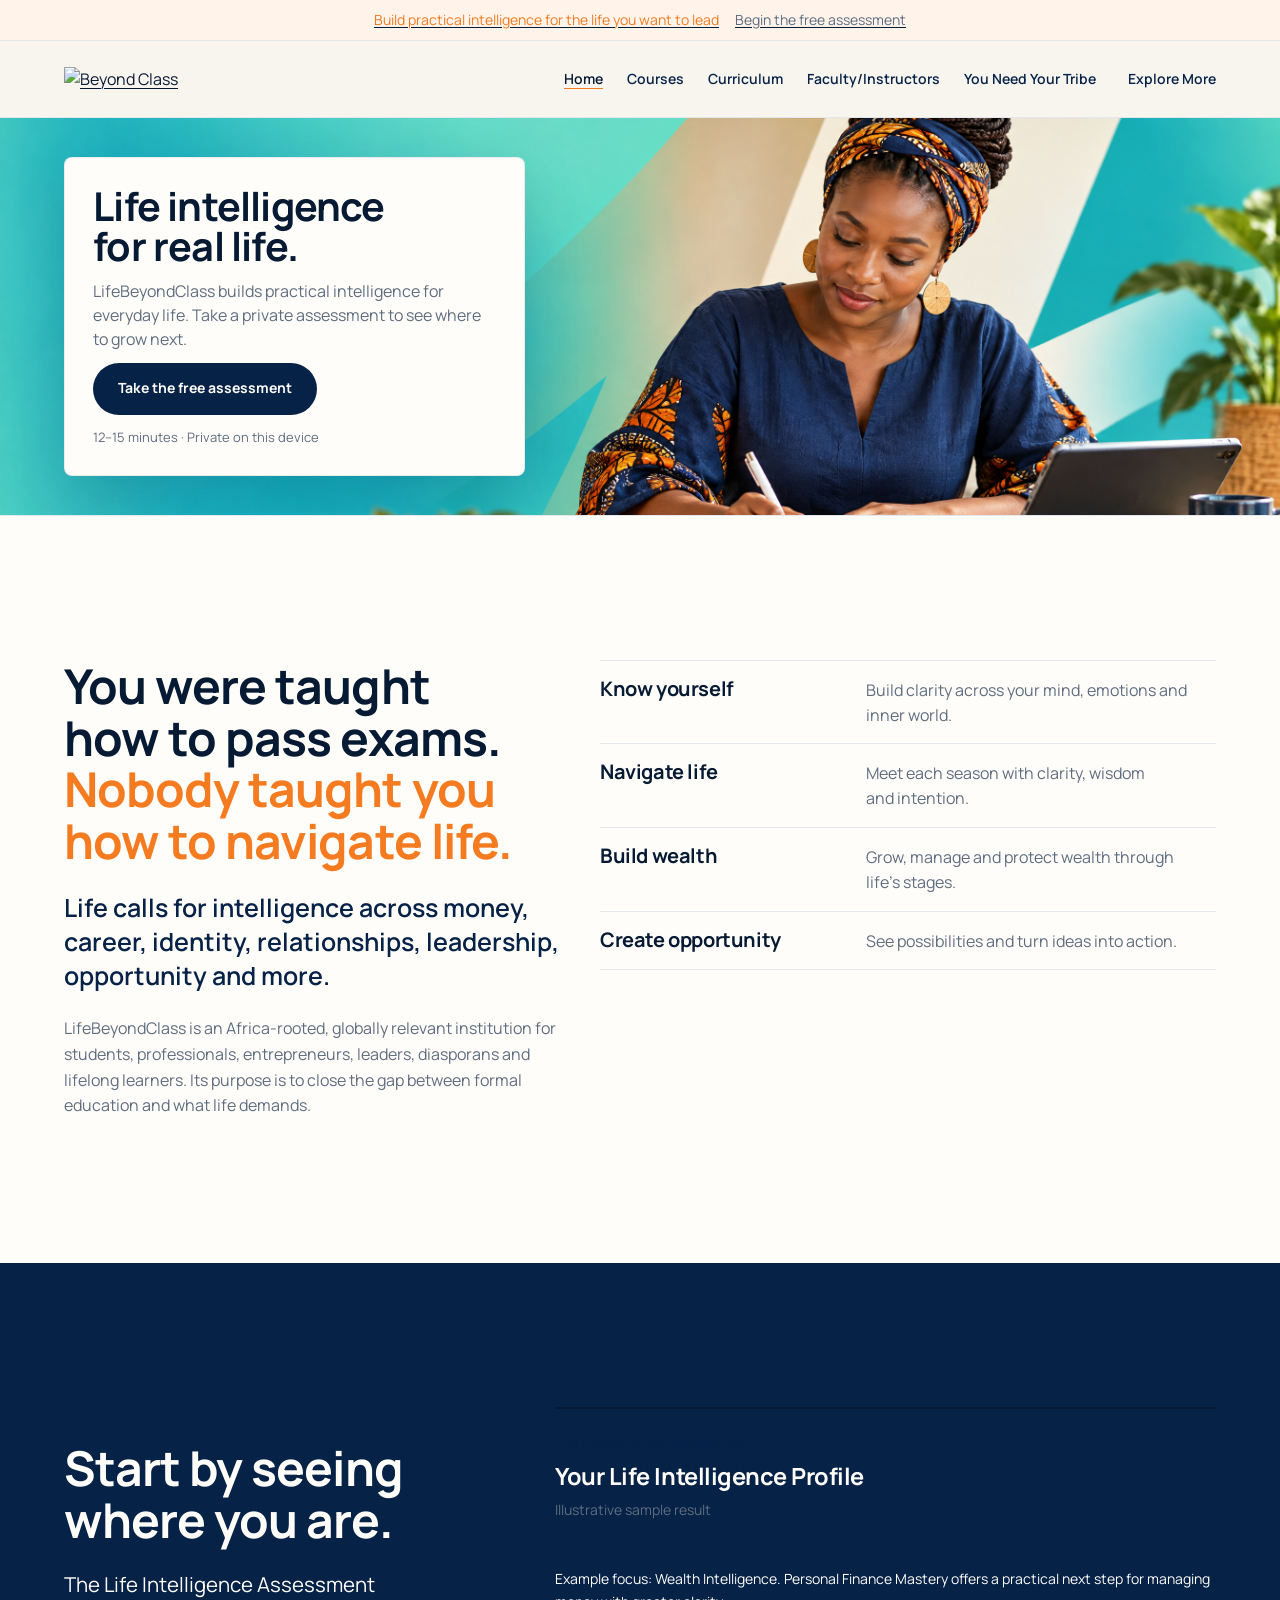
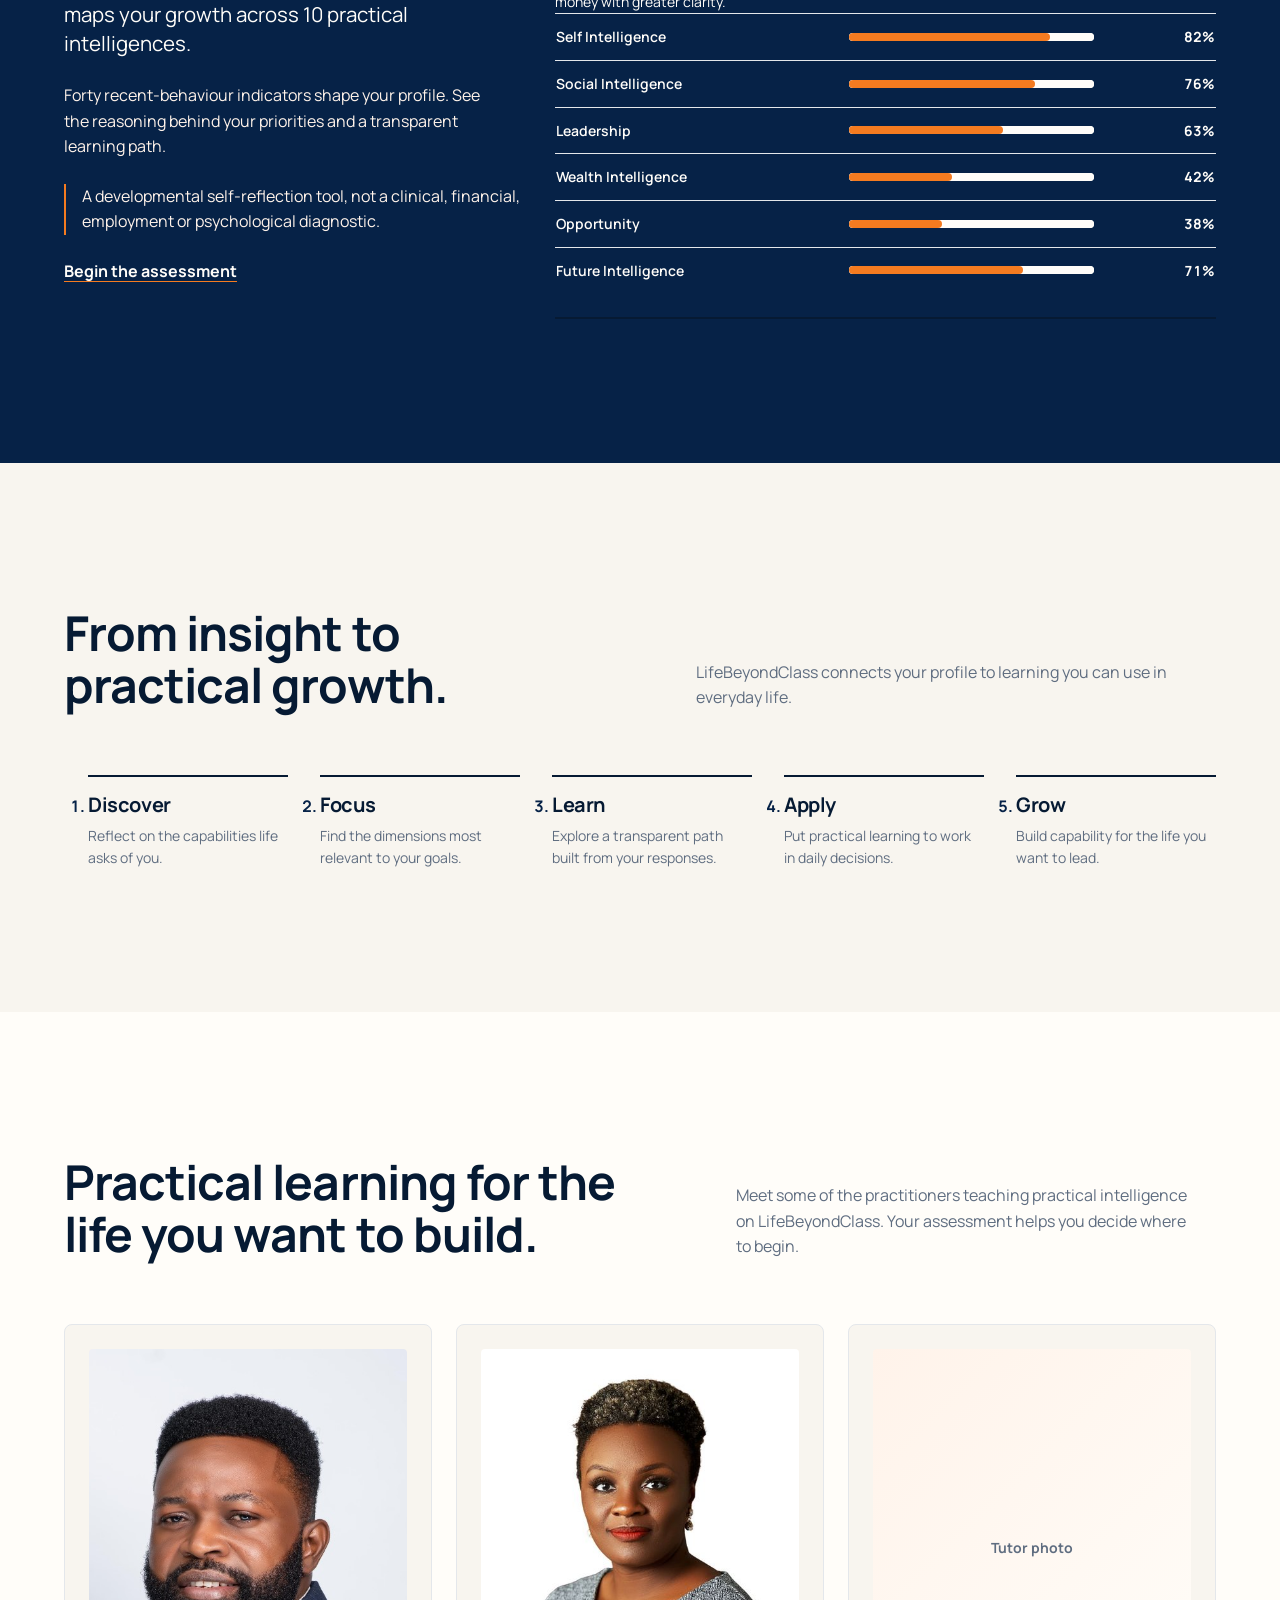
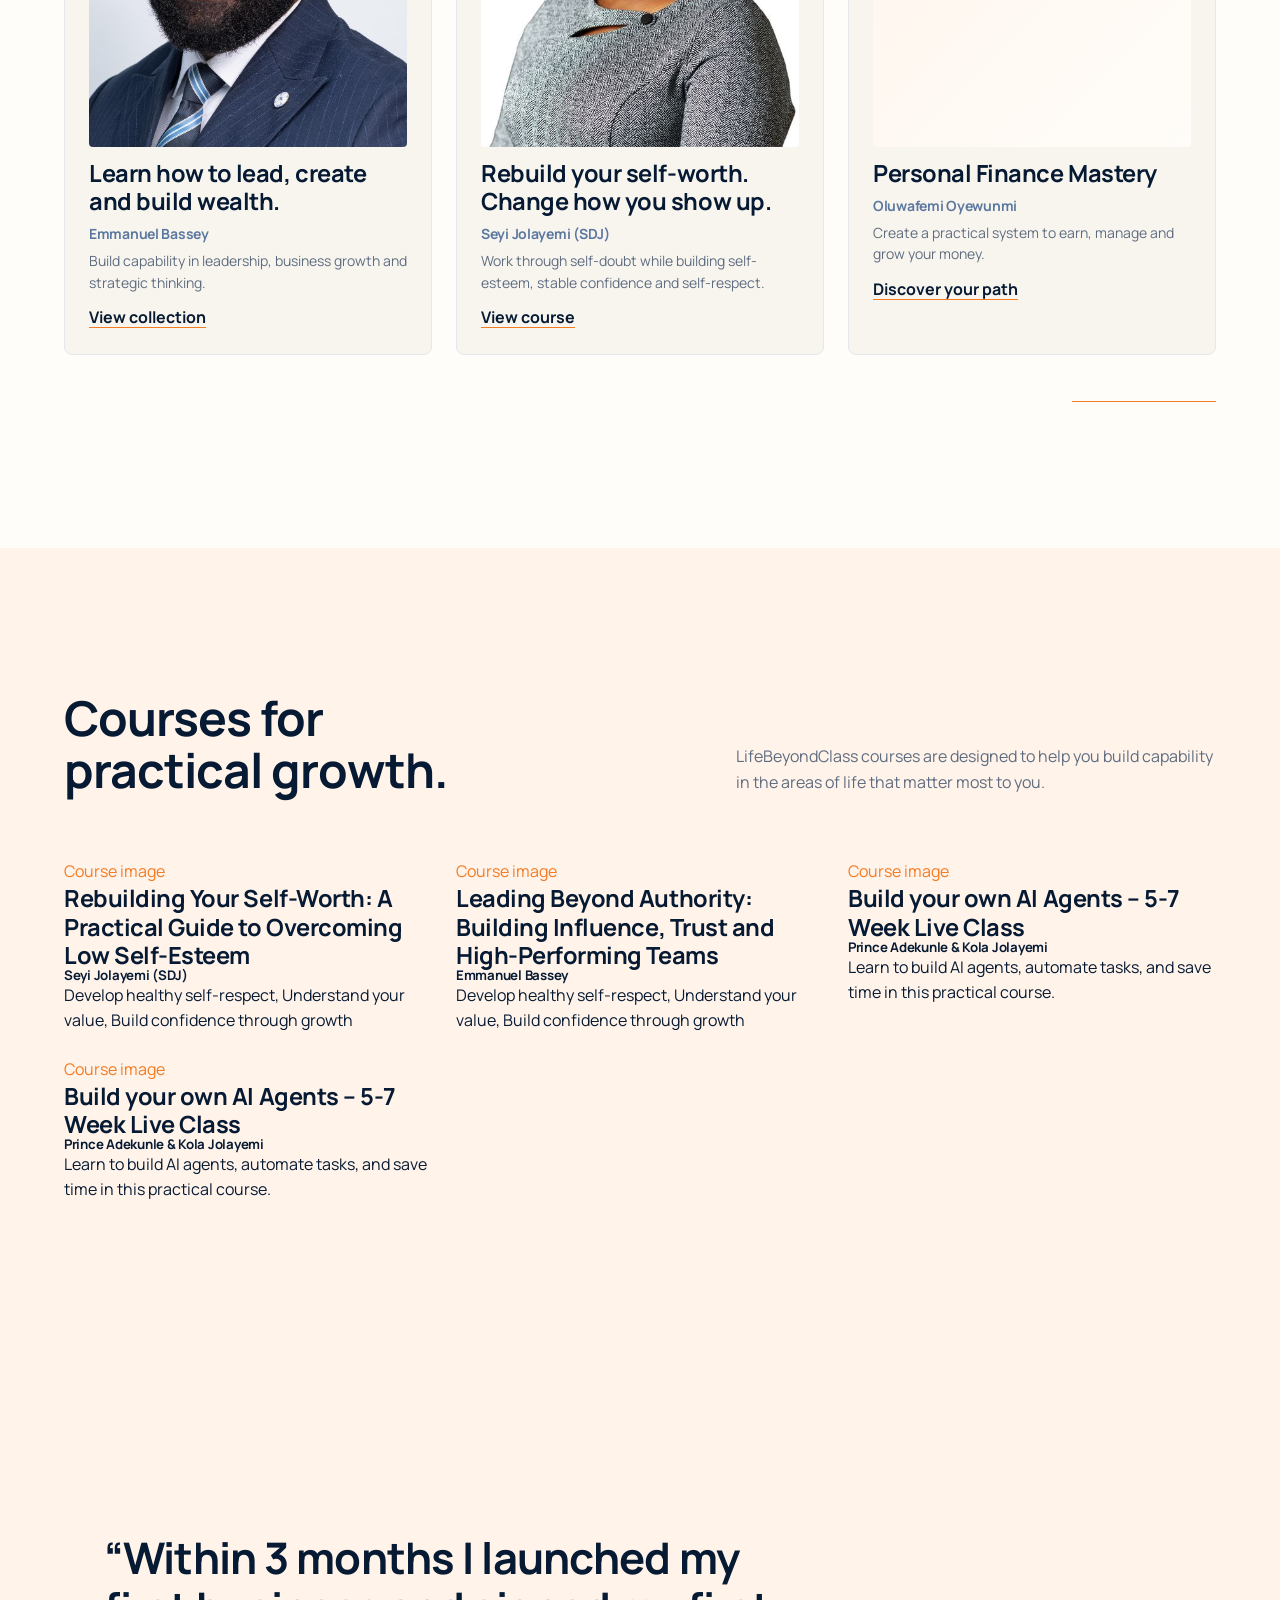
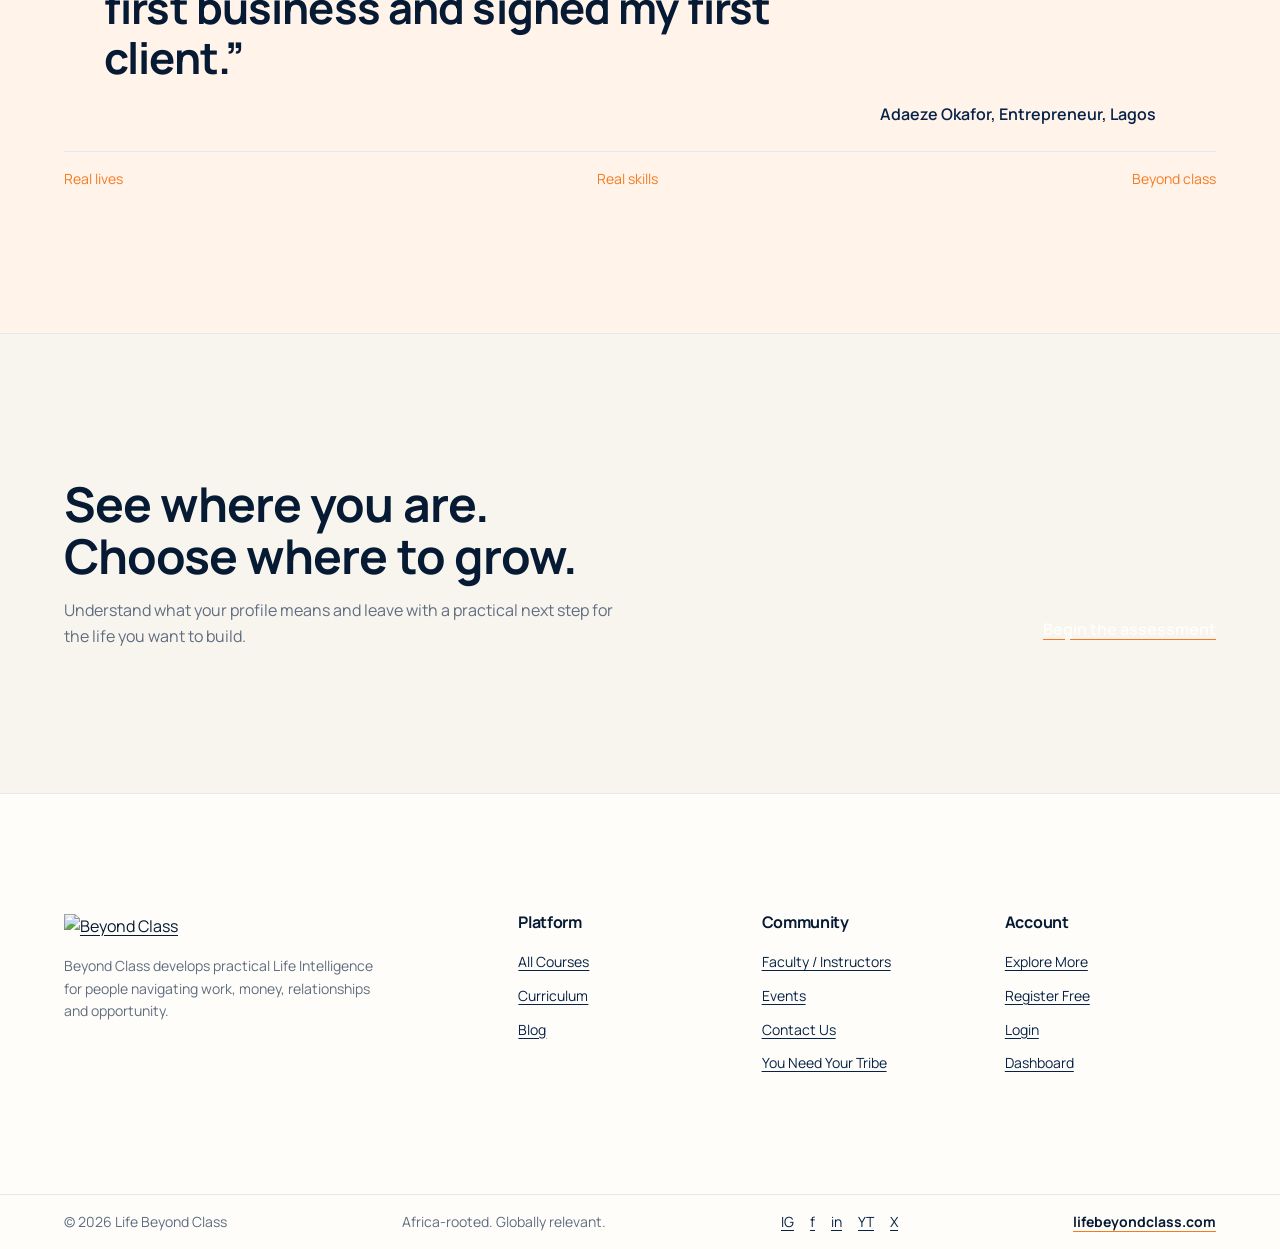
==== commit ce5fa844: "new changes this evening" ====
--- a/index.html
+++ b/index.html
@@ -142,7 +142,7 @@
                 <img src="assets/sdj.jpeg" alt="Seyi Jolayemi" />
                 <span>Tutor photo</span>
               </div>
-              <div class="course-title"><h3>Rebuild your self-worth</h3></div>
+              <div class="course-title"><h3>Rebuild your self-worth. Change how you show up.</h3></div>
               <div class="course-detail"><h5>Seyi Jolayemi (SDJ)</h5><p>Work through self-doubt while building self-esteem, stable confidence and self-respect.</p></div>
               <a class="course-link" href="https://lifebeyondclass.com/rebuilding-your-self-worth">View course</a>
             </li>
@@ -155,6 +155,46 @@
           </ul>
           <p class="all-courses"><a class="text-link" href="https://lifebeyondclass.com/courses">Explore all courses</a></p>
         </div>
+      </section>
+
+      <section class="courses section-pad" aria-labelledby="courses-title">
+        <div class="container">
+          <div class="courses-intro">
+            <h2 id="courses-title">Courses for practical growth.</h2>
+            <p>LifeBeyondClass courses are designed to help you build capability in the areas of life that matter most to you.</p>
+          </div>
+          <ul class="courses-list reveal">
+            <li class="courses-item">
+              <div class="courses-image" aria-hidden="true">
+                <span>Course image</span>
+              </div>
+              <div class="courses-title"><h3>Rebuilding Your Self-Worth: A Practical Guide to Overcoming Low Self-Esteem</h3></div>
+              <div class="courses-detail"><h5>Seyi Jolayemi (SDJ)</h5><p>Develop healthy self-respect, Understand your value, Build confidence through growth</p></div>
+            </li>
+            <li class="courses-item">
+              <div class="courses-image" aria-hidden="true">
+                <span>Course image</span>
+              </div>
+              <div class="courses-title"><h3>Leading Beyond Authority: Building Influence, Trust and High-Performing Teams</h3></div>
+              <div class="courses-detail"><h5>Emmanuel Bassey</h5><p>Develop healthy self-respect, Understand your value, Build confidence through growth</p></div>
+            </li>
+            <li class="courses-item">
+              <div class="courses-image" aria-hidden="true">
+                <span>Course image</span>
+              </div>
+              <div class="courses-title"><h3>Build your own AI Agents – 5-7 Week Live Class</h3></div>
+              <div class="courses-detail"><h5>Prince Adekunle & Kola Jolayemi</h5><p>Learn to build AI agents, automate tasks, and save time in this practical course.</p></div>
+            </li>
+            <li class="courses-item">
+              <div class="courses-image" aria-hidden="true">
+                <span>Course image</span>
+              </div>
+              <div class="courses-title"><h3>Build your own AI Agents – 5-7 Week Live Class</h3></div>
+              <div class="courses-detail"><h5>Prince Adekunle & Kola Jolayemi</h5><p>Learn to build AI agents, automate tasks, and save time in this practical course.</p></div>
+            </li>
+          </ul>
+        </div>
+
       </section>
 
       <section class="testimonial section-pad" aria-label="Learner testimonial">
--- a/styles.css
+++ b/styles.css
@@ -324,6 +324,7 @@
 .beyond-copy h2,
 .journey-intro h2,
 .learning-intro h2,
+.courses-intro h2,
 .final-cta h2 {
   max-width: 18ch;
   color: var(--color-ink);
@@ -744,6 +745,43 @@
 .course-link {
   margin-block-start: 0;
   white-space: nowrap;
+}
+
+.courses {
+  background: var(--color-paper-3);
+}
+
+.courses-intro {
+  display: flex;
+  align-items: end;
+  justify-content: space-between;
+  column-gap: var(--gap-columns);
+  row-gap: var(--space-lg);
+  margin-block-end: var(--space-2xl);
+}
+
+.courses-intro>div {
+  display: grid;
+  grid-template-columns: minmax(0, 1fr) minmax(0, 0.8fr);
+  align-items: end;
+  column-gap: var(--gap-columns);
+  row-gap: var(--space-md);
+  width: 100%;
+}
+
+.courses-intro p {
+  max-width: 48ch;
+  color: var(--color-muted);
+  line-height: 1.6;
+}
+
+.courses-list {
+  display: grid;
+  grid-template-columns: repeat(3, minmax(0, 1fr));
+  gap: var(--space-lg);
+  margin: 0;
+  padding: 0;
+  list-style: none;
 }
 
 .all-courses {
@@ -1082,7 +1120,8 @@
   }
 
   .journey-intro,
-  .learning-intro {
+  .learning-intro,
+  .courses-intro {
     display: grid;
     gap: var(--space-lg);
   }
@@ -1091,7 +1130,10 @@
     grid-template-columns: minmax(0, 1fr);
     gap: var(--space-md);
   }
-
+  .courses-intro>div {
+    grid-template-columns: minmax(0, 1fr);
+    gap: var(--space-md);
+  }
   .journey-list {
     grid-template-columns: repeat(2, minmax(0, 1fr));
   }
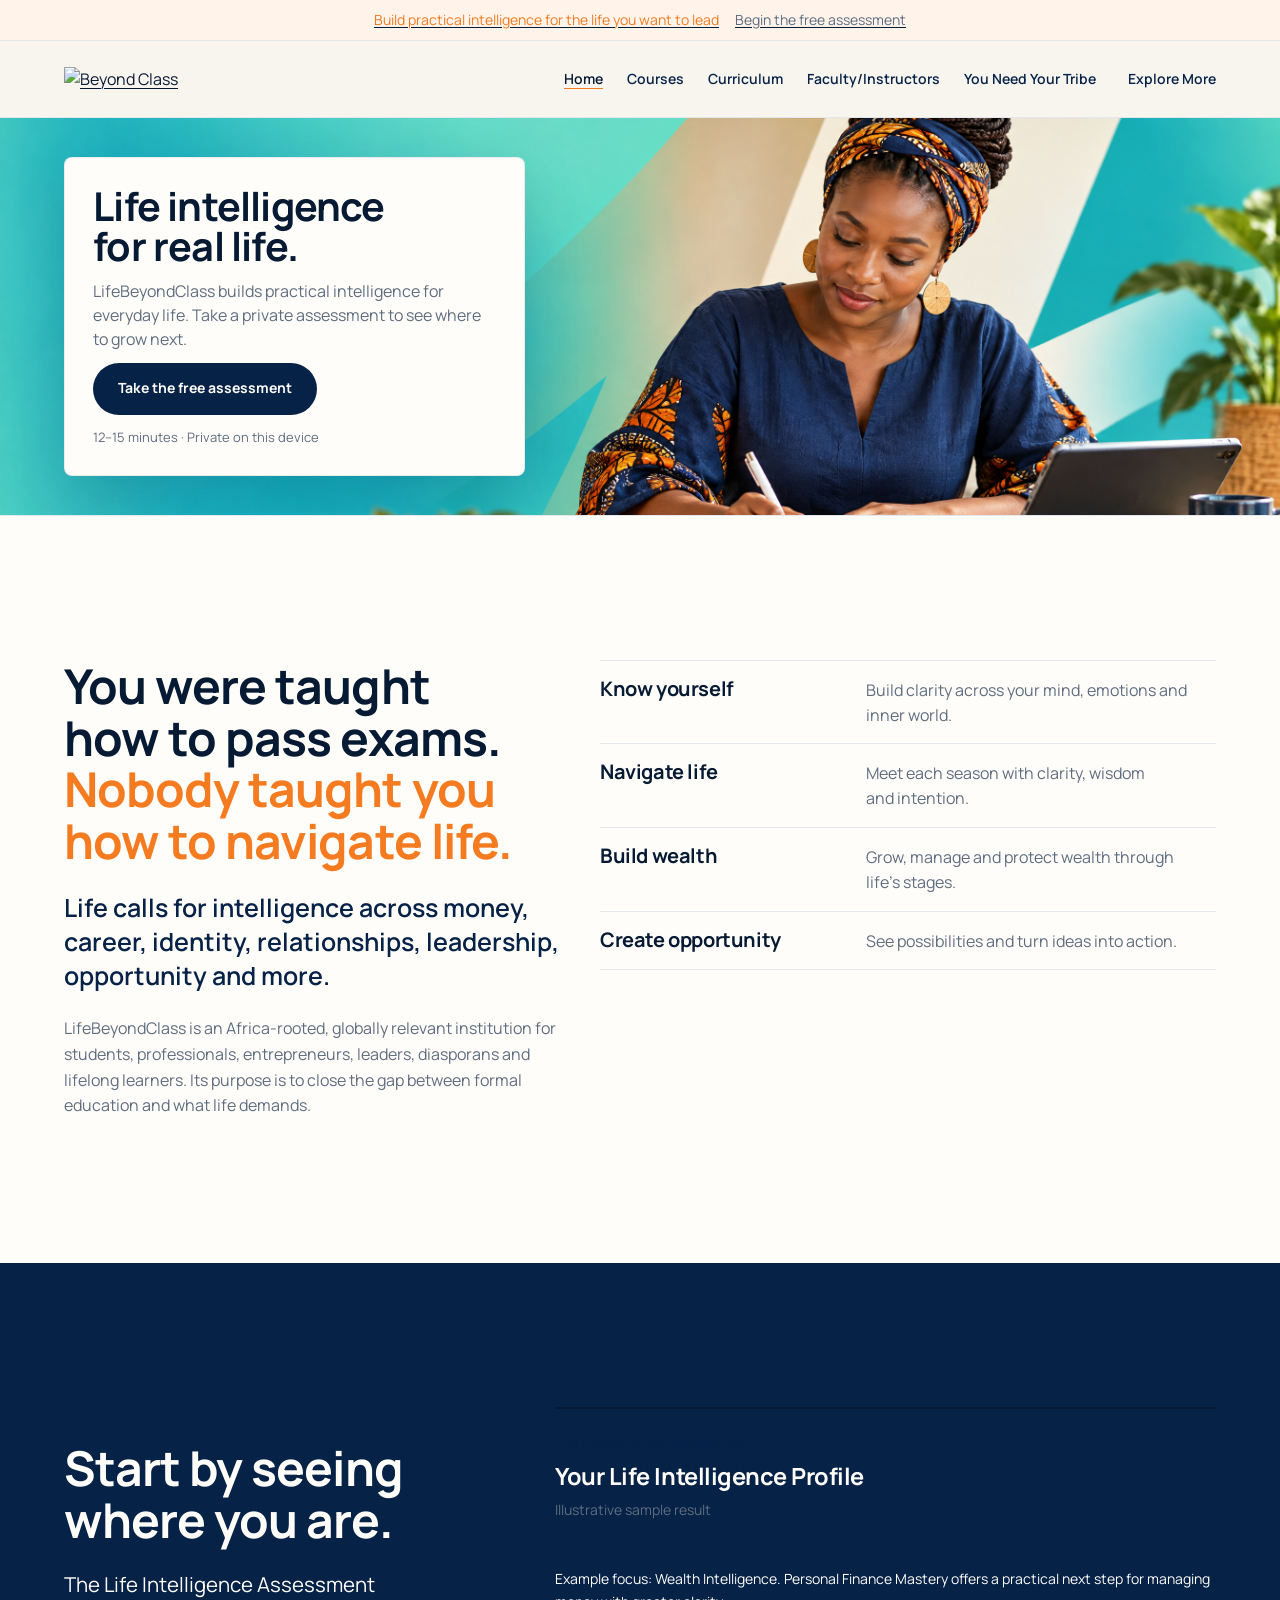
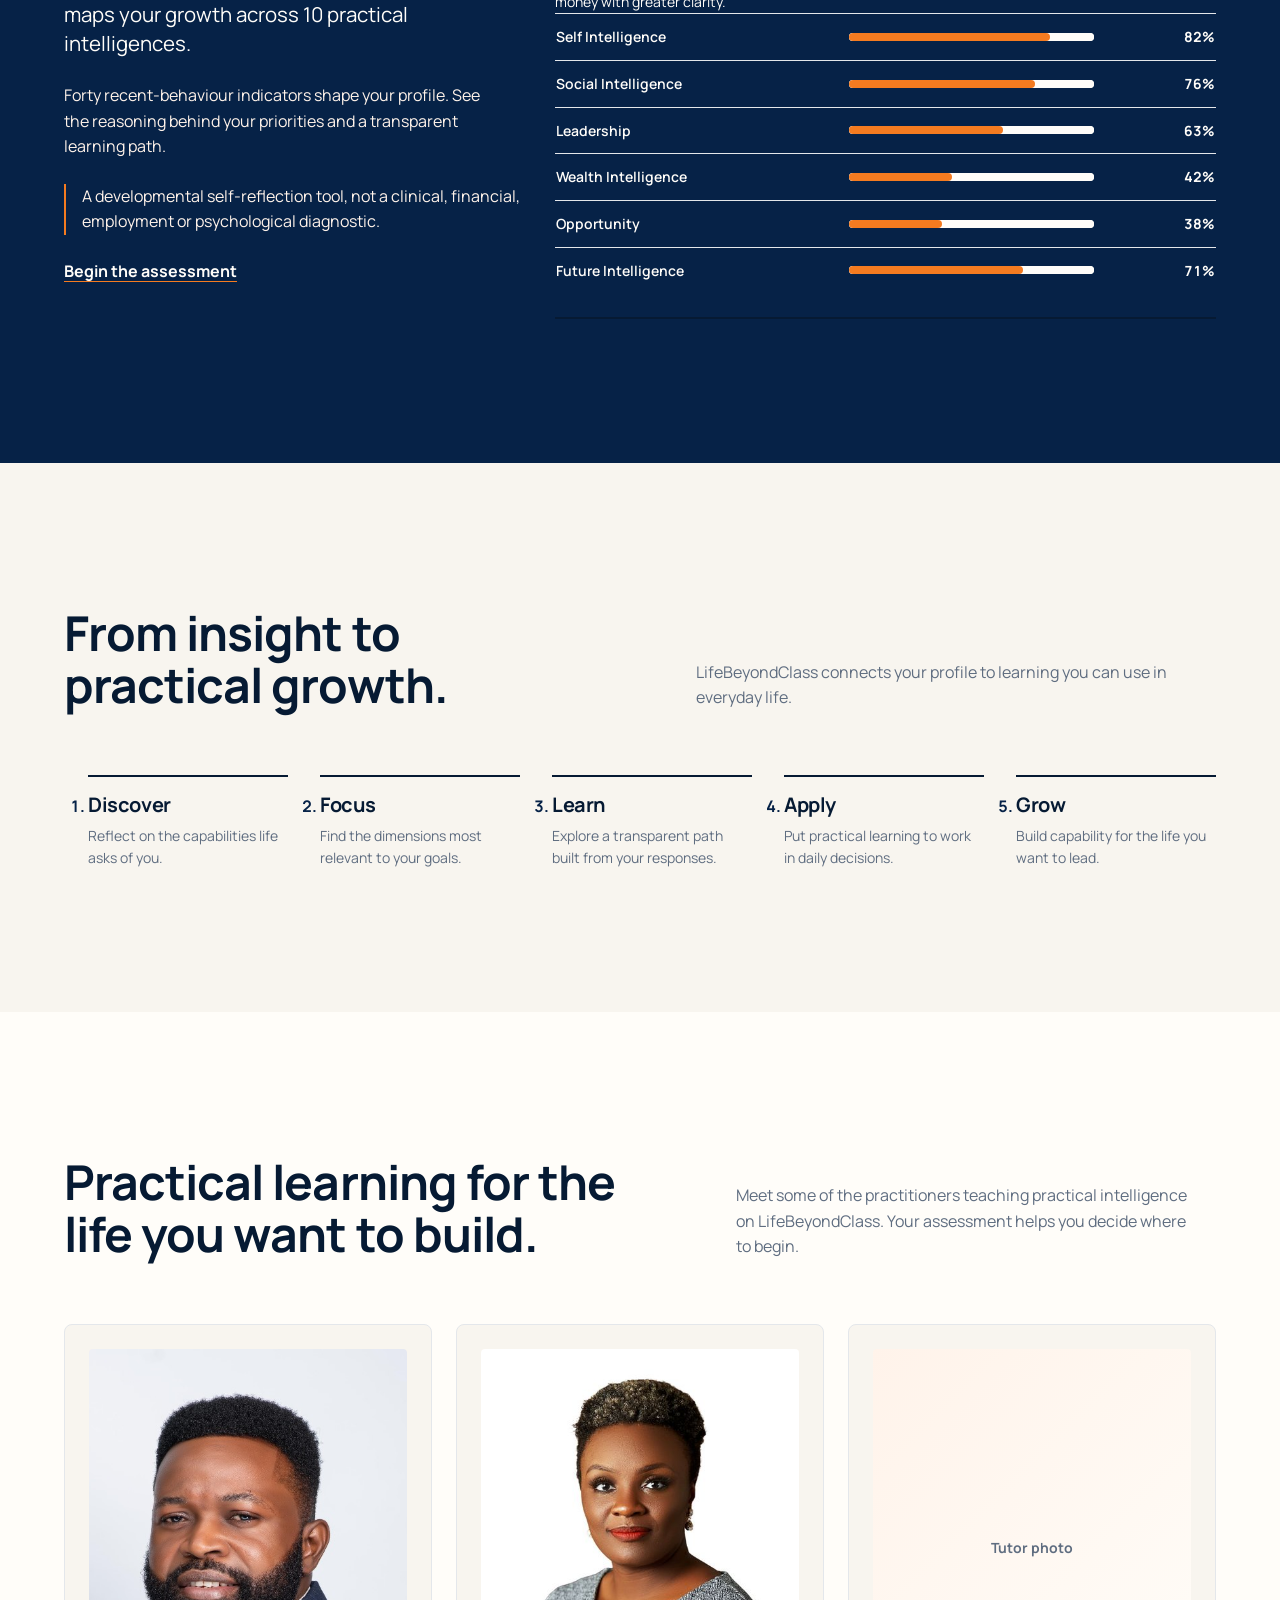
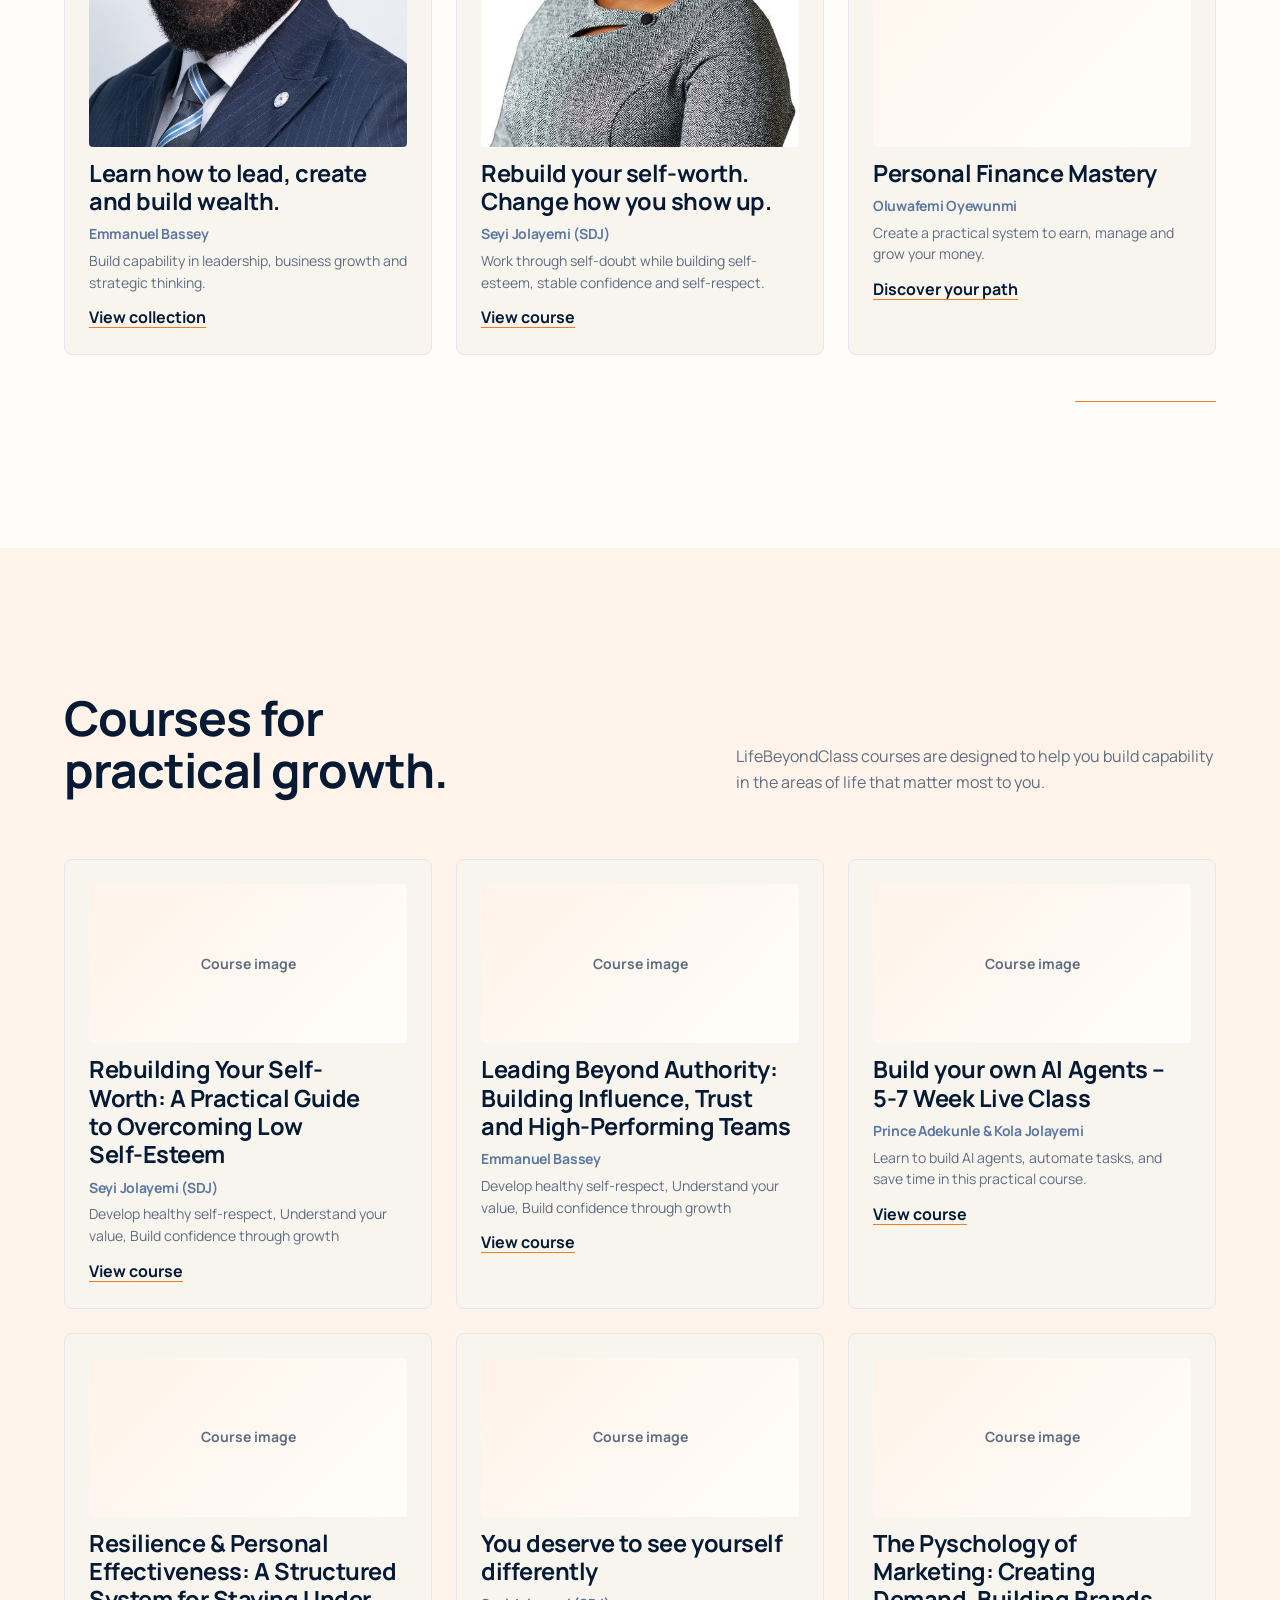
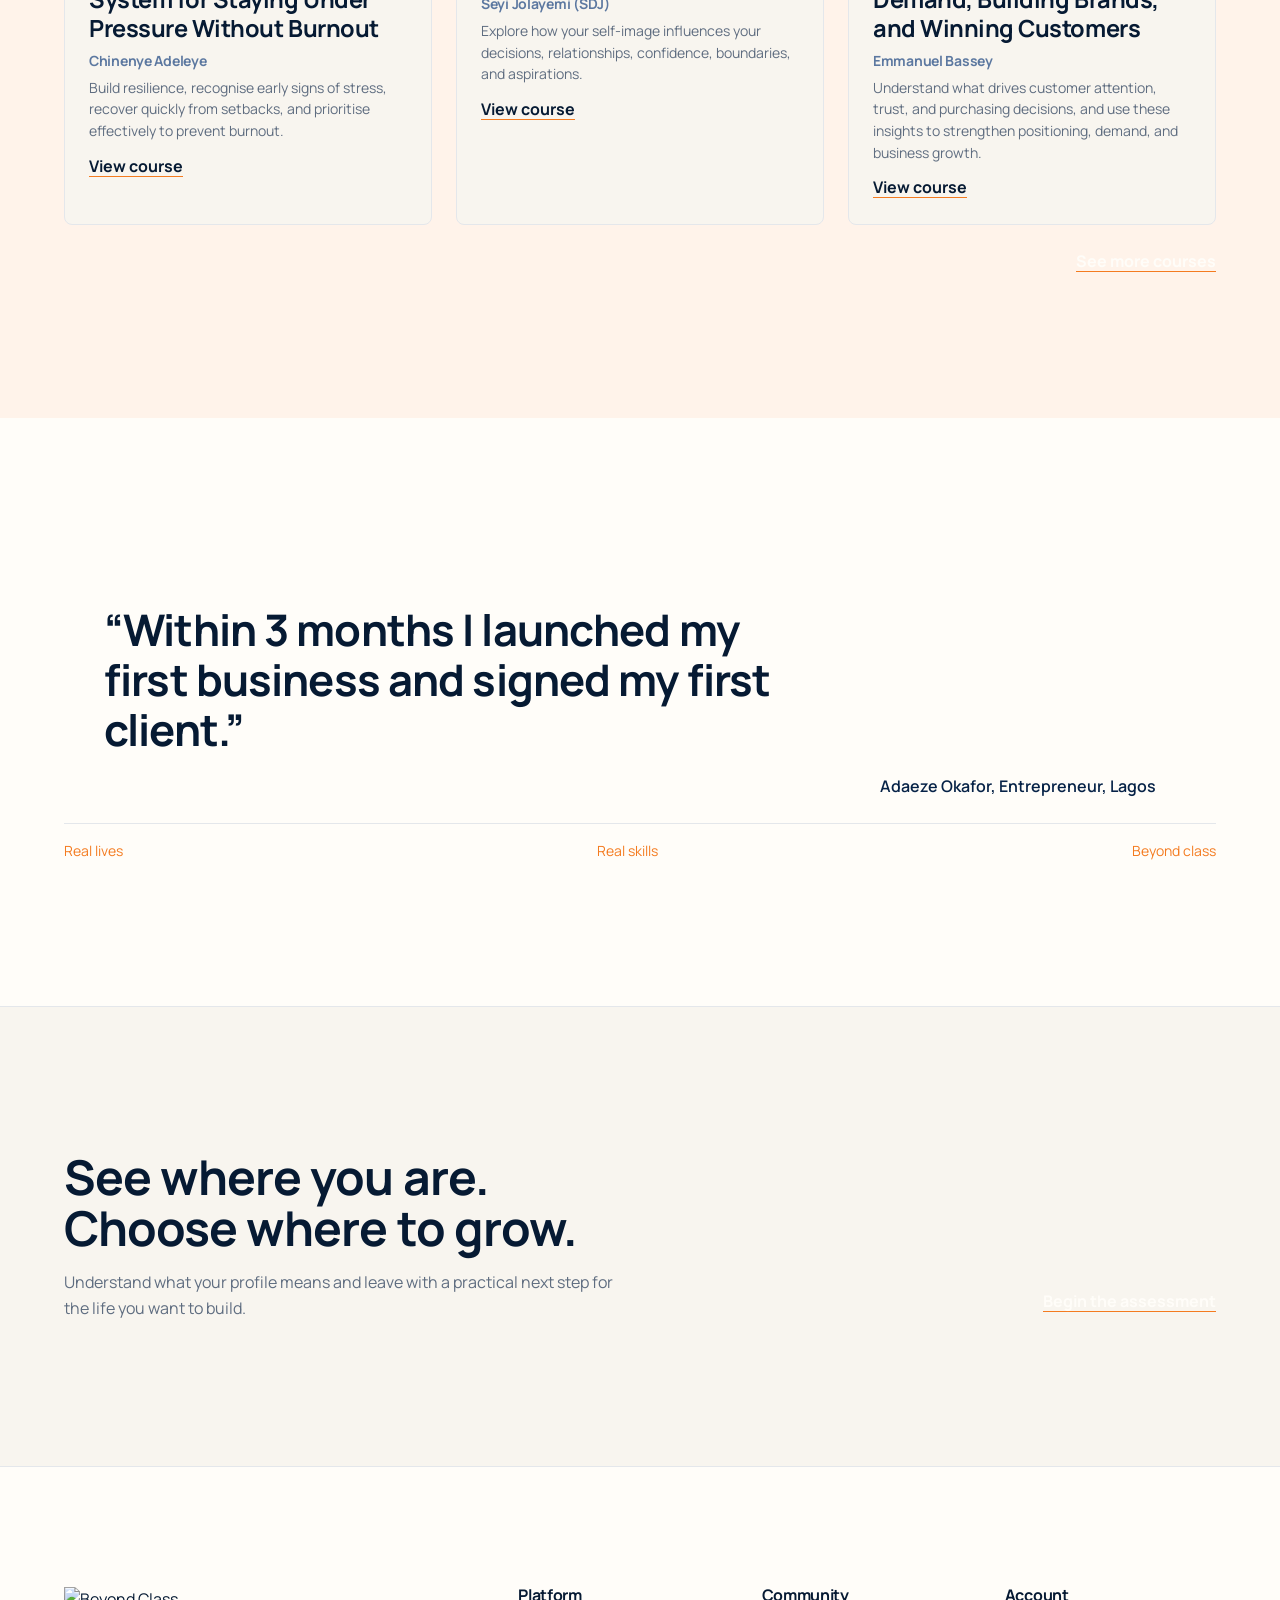
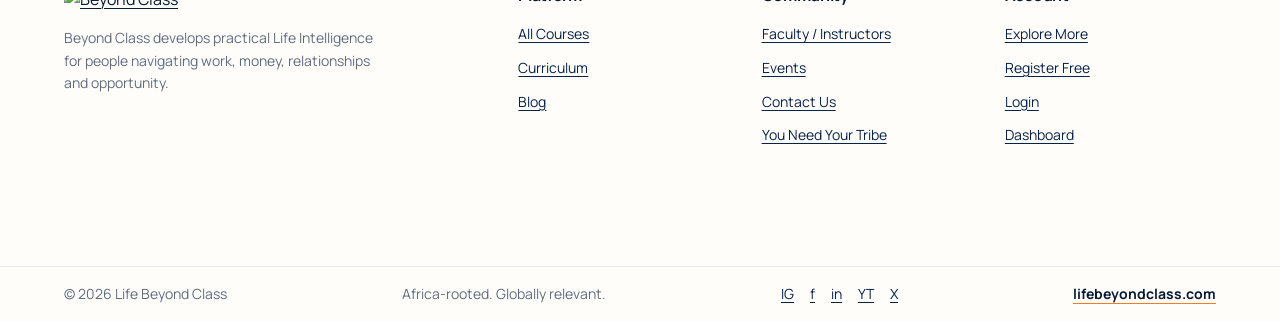
==== commit 26186ab3: "added the courses section to the index page" ====
--- a/index.html
+++ b/index.html
@@ -153,7 +153,7 @@
               <a class="course-link" href="https://lifebeyondclass.com/oluwafemi-oyewunmi-beyond-class-course-page">Discover your path</a>
             </li>
           </ul>
-          <p class="all-courses"><a class="text-link" href="https://lifebeyondclass.com/courses">Explore all courses</a></p>
+          <p class="all-courses"><a class="text-link" href="https://lifebeyondclass.com/instructor">See all instructors</a></p>
         </div>
       </section>
 
@@ -170,6 +170,7 @@
               </div>
               <div class="courses-title"><h3>Rebuilding Your Self-Worth: A Practical Guide to Overcoming Low Self-Esteem</h3></div>
               <div class="courses-detail"><h5>Seyi Jolayemi (SDJ)</h5><p>Develop healthy self-respect, Understand your value, Build confidence through growth</p></div>
+              <a class="course-link" href="https://academy.lifebeyondclass.com/courses/mastering-confidence-from-the-inside-out/">View course</a>
             </li>
             <li class="courses-item">
               <div class="courses-image" aria-hidden="true">
@@ -177,6 +178,7 @@
               </div>
               <div class="courses-title"><h3>Leading Beyond Authority: Building Influence, Trust and High-Performing Teams</h3></div>
               <div class="courses-detail"><h5>Emmanuel Bassey</h5><p>Develop healthy self-respect, Understand your value, Build confidence through growth</p></div>
+              <a class="course-link" href="https://academy.lifebeyondclass.com/courses/leading-beyond-authority-building-influence-trust-and-high-performing-teams/">View course</a>
             </li>
             <li class="courses-item">
               <div class="courses-image" aria-hidden="true">
@@ -184,15 +186,34 @@
               </div>
               <div class="courses-title"><h3>Build your own AI Agents – 5-7 Week Live Class</h3></div>
               <div class="courses-detail"><h5>Prince Adekunle & Kola Jolayemi</h5><p>Learn to build AI agents, automate tasks, and save time in this practical course.</p></div>
-            </li>
-            <li class="courses-item">
-              <div class="courses-image" aria-hidden="true">
-                <span>Course image</span>
-              </div>
-              <div class="courses-title"><h3>Build your own AI Agents – 5-7 Week Live Class</h3></div>
-              <div class="courses-detail"><h5>Prince Adekunle & Kola Jolayemi</h5><p>Learn to build AI agents, automate tasks, and save time in this practical course.</p></div>
+              <a class="course-link" href="https://academy.lifebeyondclass.com/courses/aiagents/">View course</a>
+            </li>
+            <li class="courses-item">
+              <div class="courses-image" aria-hidden="true">
+                <span>Course image</span>
+              </div>
+              <div class="courses-title"><h3>Resilience & Personal Effectiveness: A Structured System for Staying Under Pressure Without Burnout</h3></div>
+              <div class="courses-detail"><h5>Chinenye Adeleye</h5><p>Build resilience, recognise early signs of stress, recover quickly from setbacks, and prioritise effectively to prevent burnout.</p></div>
+              <a class="course-link" href="https://academy.lifebeyondclass.com/courses/resilience-personal-effectiveness-a-structured-system-for-staying-under-pressure-without-burnout/">View course</a>
+            </li>
+            <li class="courses-item">
+              <div class="courses-image" aria-hidden="true">
+                <span>Course image</span>
+              </div>
+              <div class="courses-title"><h3>You deserve to see yourself differently</h3></div>
+              <div class="courses-detail"><h5>Seyi Jolayemi (SDJ)</h5><p>Explore how your self-image influences your decisions, relationships, confidence, boundaries, and aspirations.</p></div>
+              <a class="course-link" href="https://academy.lifebeyondclass.com/courses/seedifferently/">View course</a>
+            </li>
+            <li class="courses-item">
+              <div class="courses-image" aria-hidden="true">
+                <span>Course image</span>
+              </div>
+              <div class="courses-title"><h3>The Pyschology of Marketing: Creating Demand, Building Brands, and Winning Customers</h3></div>
+              <div class="courses-detail"><h5>Emmanuel Bassey</h5><p>Understand what drives customer attention, trust, and purchasing decisions, and use these insights to strengthen positioning, demand, and business growth.</p></div>
+              <a class="course-link" href="https://academy.lifebeyondclass.com/courses/the-pyschology-of-marketing-creating-demand-building-brands-and-winning-customers/">View course</a>
             </li>
           </ul>
+          <p class="all-courses"><a class="text-link" href="https://lifebeyondclass.com/courses">See more courses</a></p>
         </div>
 
       </section>
--- a/styles.css
+++ b/styles.css
@@ -783,6 +783,75 @@
   padding: 0;
   list-style: none;
 }
+.courses-item {
+  display: flex;
+  min-width: 0;
+  flex-direction: column;
+  align-items: flex-start;
+  gap: var(--space-sm);
+  padding: var(--space-lg);
+  border: var(--rule-hair) solid var(--color-rule);
+  border-radius: var(--radius-card);
+  background: var(--color-paper);
+}
+.courses-item:hover {
+  background: var(--color-paper-2);
+  transform:translateY(-4px);box-shadow:0 20px 45px rgba(6,34,71,.09)
+}
+.courses-image {
+  position: relative;
+  display: grid;
+  width: 100%;
+  aspect-ratio: 4 / 2;
+  place-items: center;
+  overflow: hidden;
+  border-radius: calc(var(--radius-card) - 4px);
+  background: linear-gradient(135deg, var(--color-paper-3), var(--color-paper-2));
+  color: var(--color-muted);
+  font-size: var(--text-sm);
+  font-weight: 700;
+}
+
+.courses-image span {
+  color: inherit;
+}
+
+.courses-image img {
+  position: absolute;
+  inset: 0;
+  width: 100%;
+  height: 100%;
+  object-fit: cover;
+}
+
+.course-tutor-image:has(img) span {
+  display: none;
+}
+
+.courses-detail p {
+  color: var(--color-muted);
+  font-size: var(--text-sm);
+  line-height: 1.55;
+}
+
+.courses-detail h4 {
+  margin-block-end: var(--space-xs);
+  color: var(--color-ink);
+  font-size: var(--text-lg);
+  font-weight: 700;
+}
+
+.courses-detail h5 {
+  margin-block-end: var(--space-xs);
+  color: var(--color-muted-2);
+  font-size: var(--text-sm);
+  font-weight: 700;
+}
+
+.courses-link {
+  margin-block-start: 0;
+  white-space: nowrap;
+}
 
 .all-courses {
   margin-block-start: var(--space-lg);
@@ -790,7 +859,7 @@
 }
 
 .testimonial {
-  background: var(--color-paper-3);
+  background: var(--color-paper-2);
 }
 
 .testimonial-layout {
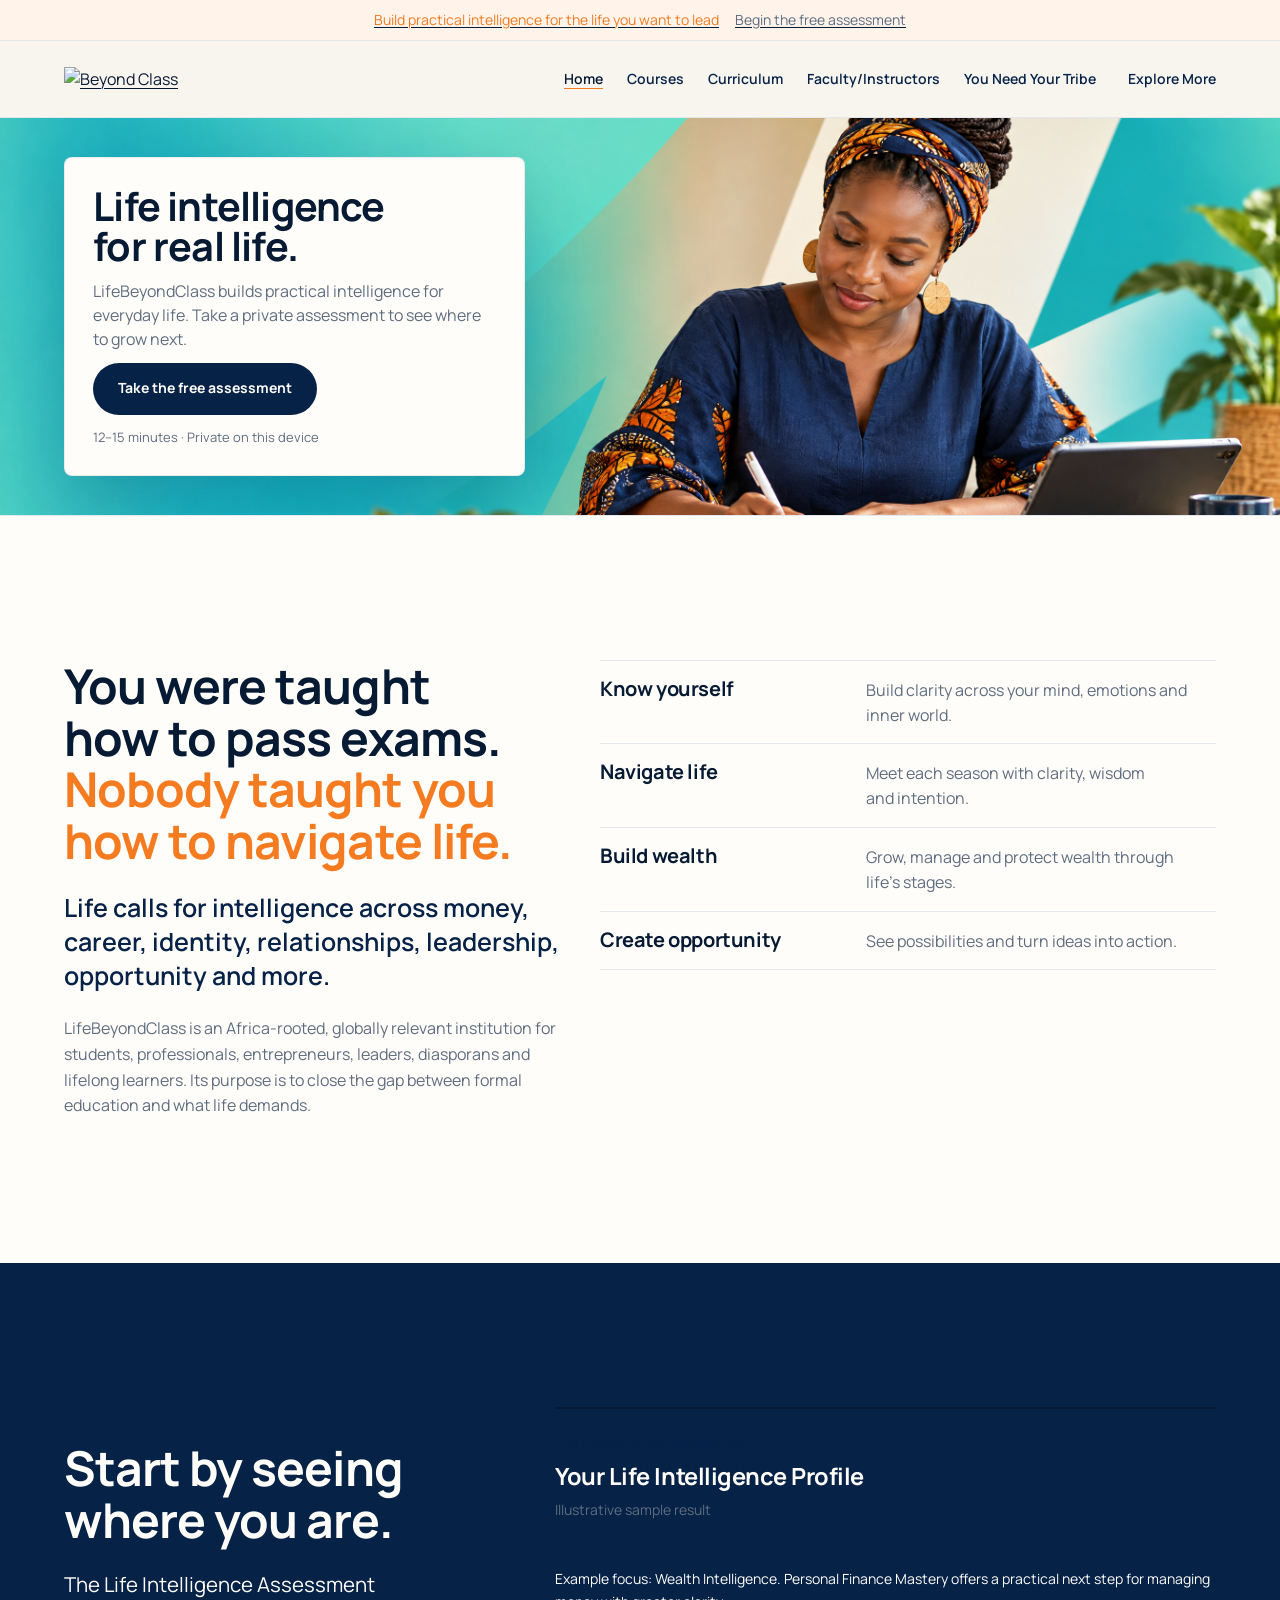
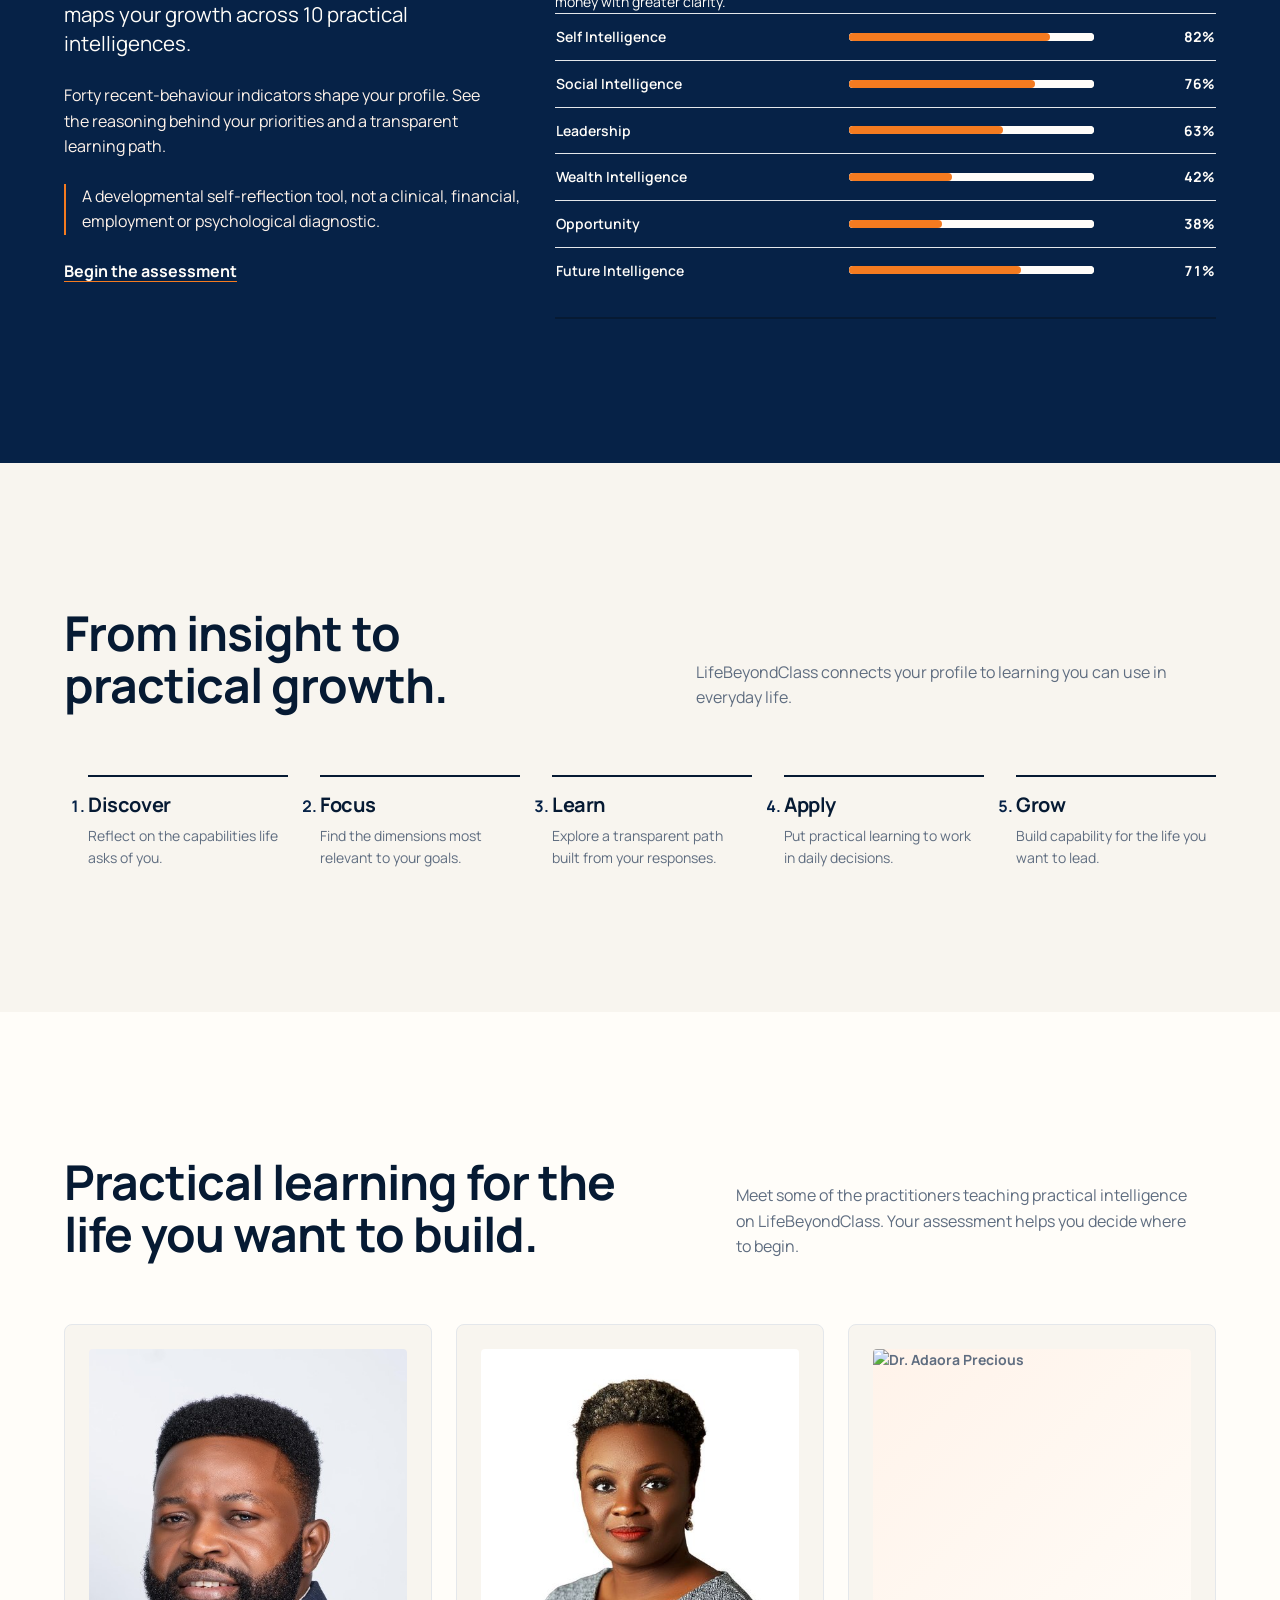
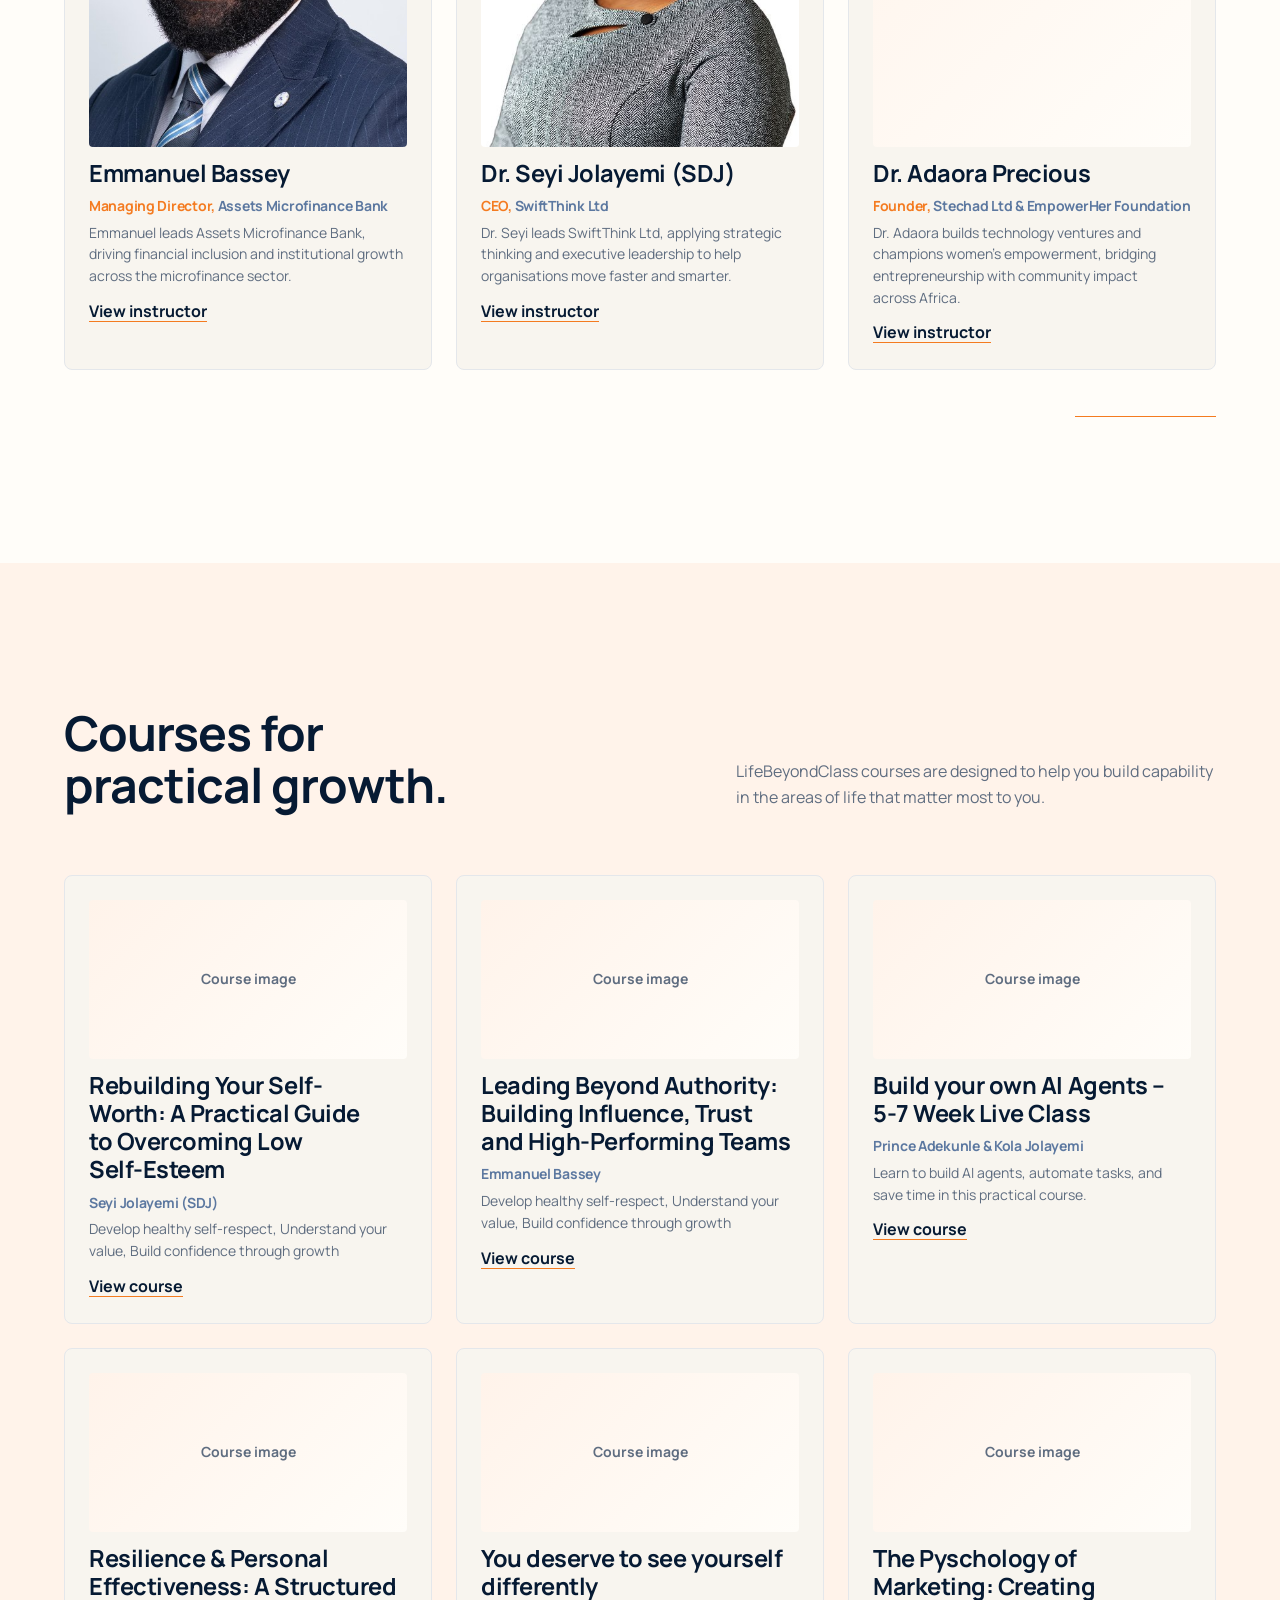
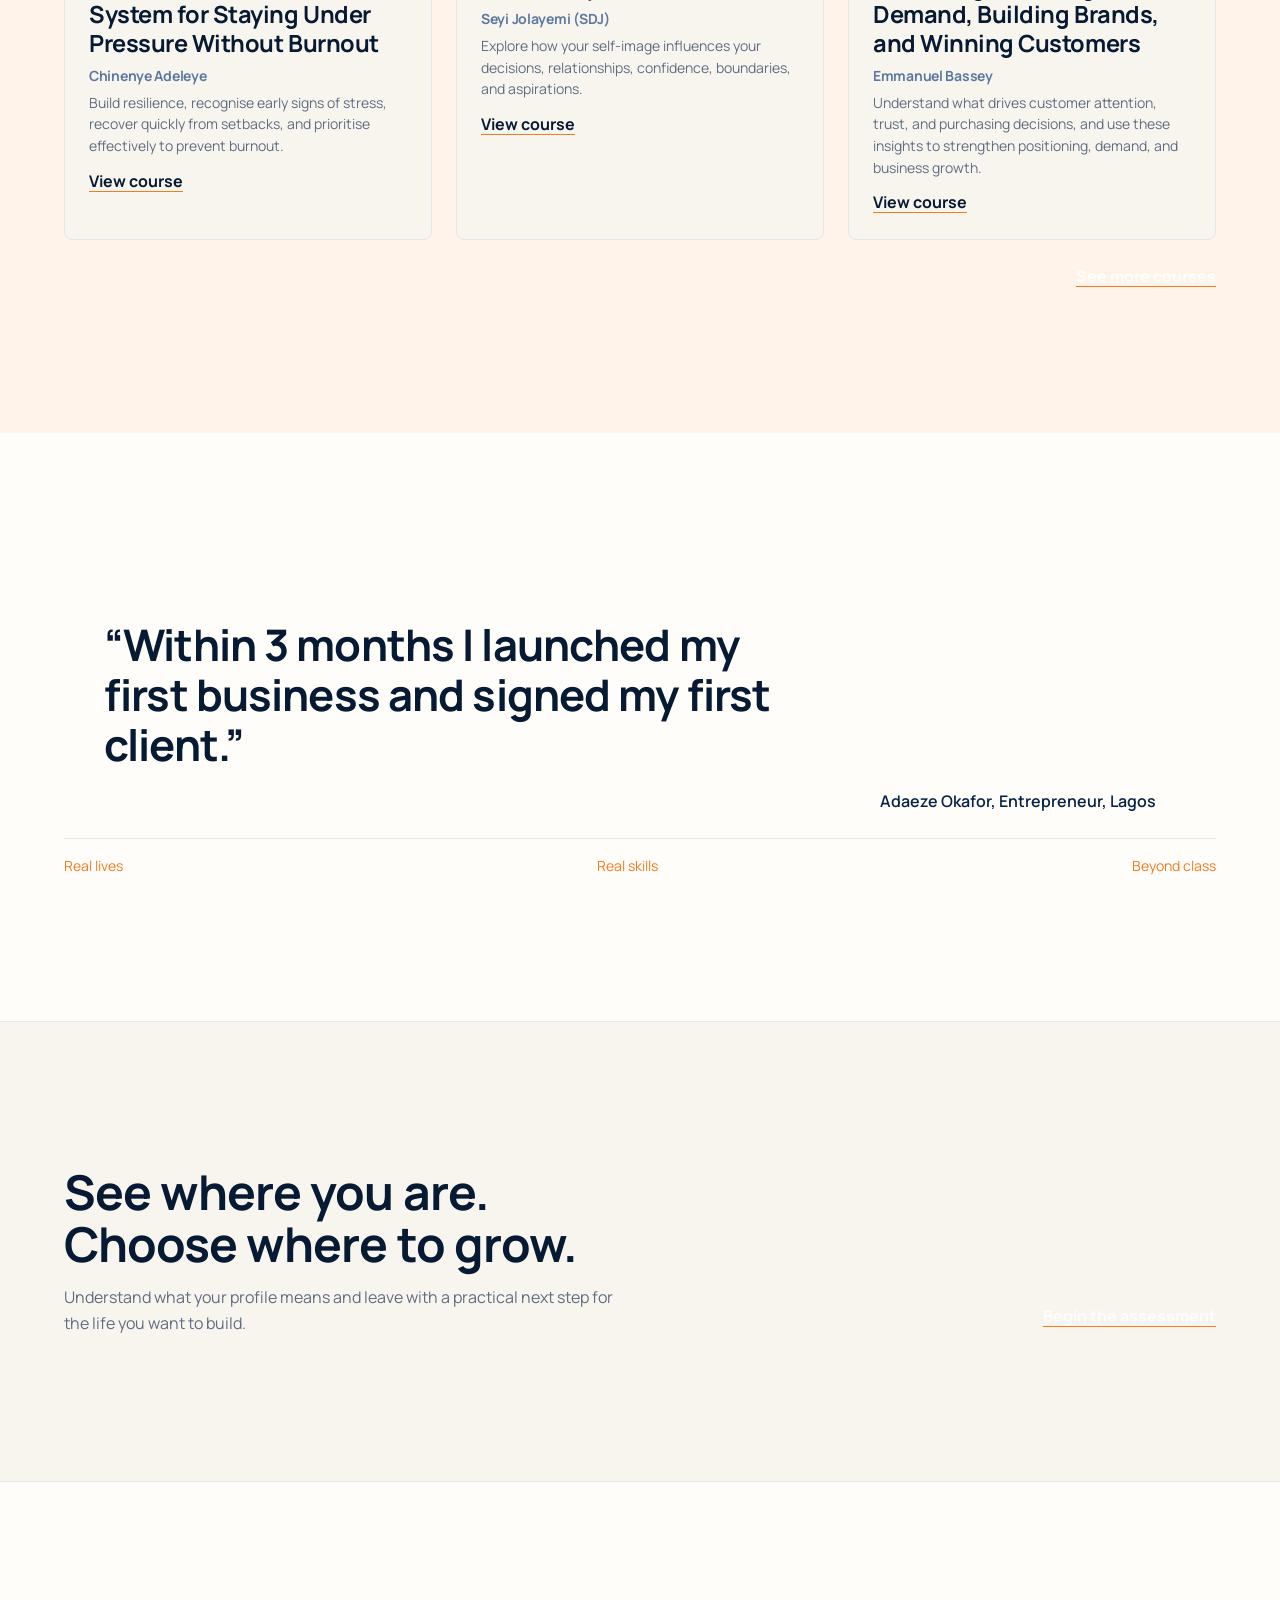
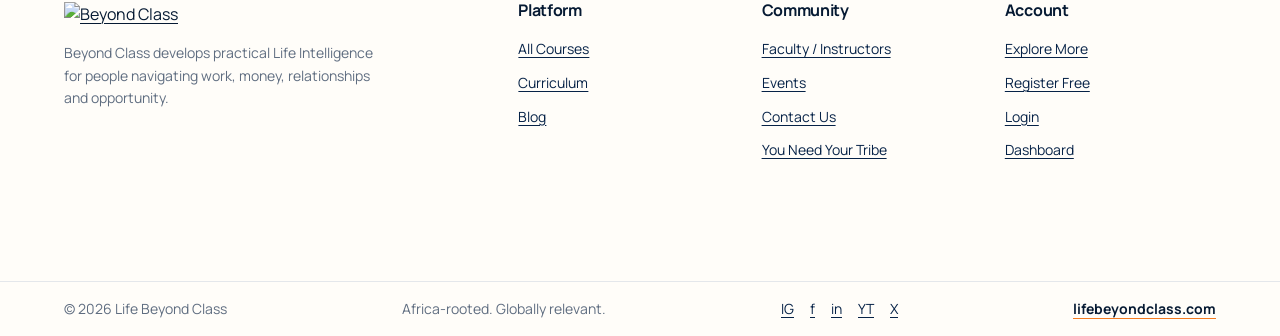
==== commit c8b90505: "added a course section Nov 6 morning" ====
--- a/index.html
+++ b/index.html
@@ -133,24 +133,27 @@
                 <img src="assets/emmanuel.webp" alt="Emmanuel Bassey" />
                 <span>Tutor photo</span>
               </div>
-              <div class="course-title"><h3>Learn how to lead, create and build wealth.</h3></div>
-              <div class="course-detail"><h5>Emmanuel Bassey</h5><p>Build capability in leadership, business growth and strategic thinking.</p></div>
-              <a class="course-link" href="https://lifebeyondclass.com/emmanuel-bassey">View collection</a>
+              <div class="course-title"><h3>Emmanuel Bassey</h3></div>
+              <div class="course-detail"><h5><span>Managing Director,</span> Assets Microfinance Bank</h5><p>Emmanuel leads Assets Microfinance Bank, driving financial inclusion and institutional growth across the microfinance sector.</p></div>
+              <a class="course-link" href="https://lifebeyondclass.com/emmanuel-bassey">View instructor</a>
             </li>
             <li class="course-item">
               <div class="course-tutor-image" aria-hidden="true">
                 <img src="assets/sdj.jpeg" alt="Seyi Jolayemi" />
                 <span>Tutor photo</span>
               </div>
-              <div class="course-title"><h3>Rebuild your self-worth. Change how you show up.</h3></div>
-              <div class="course-detail"><h5>Seyi Jolayemi (SDJ)</h5><p>Work through self-doubt while building self-esteem, stable confidence and self-respect.</p></div>
-              <a class="course-link" href="https://lifebeyondclass.com/rebuilding-your-self-worth">View course</a>
+              <div class="course-title"><h3>Dr. Seyi Jolayemi (SDJ)</h3></div>
+              <div class="course-detail"><h5><span>CEO, </span>SwiftThink Ltd</h5><p>Dr. Seyi leads SwiftThink Ltd, applying strategic thinking and executive leadership to help organisations move faster and smarter.</p></div>
+              <a class="course-link" href="https://lifebeyondclass.com/instructor">View instructor</a>
             </li>
             <li class="course-item">
-              <div class="course-tutor-image" aria-hidden="true"><span>Tutor photo</span></div>
-              <div class="course-title"><h3>Personal Finance Mastery</h3></div>
-              <div class="course-detail"><h5>Oluwafemi Oyewunmi</h5><p>Create a practical system to earn, manage and grow your money.</p></div>
-              <a class="course-link" href="https://lifebeyondclass.com/oluwafemi-oyewunmi-beyond-class-course-page">Discover your path</a>
+              <div class="course-tutor-image" aria-hidden="true">
+                <img src="assets/adaora.png" alt="Dr. Adaora Precious" />
+                <span>Tutor photo</span>
+              </div>
+              <div class="course-title"><h3>Dr. Adaora Precious</h3></div>
+              <div class="course-detail"><h5><span>Founder, </span>Stechad Ltd & EmpowerHer Foundation</h5><p>Dr. Adaora builds technology ventures and champions women's empowerment, bridging entrepreneurship with community impact across Africa.</p></div>
+              <a class="course-link" href="https://lifebeyondclass.com/instructor">View instructor</a>
             </li>
           </ul>
           <p class="all-courses"><a class="text-link" href="https://lifebeyondclass.com/instructor">See all instructors</a></p>
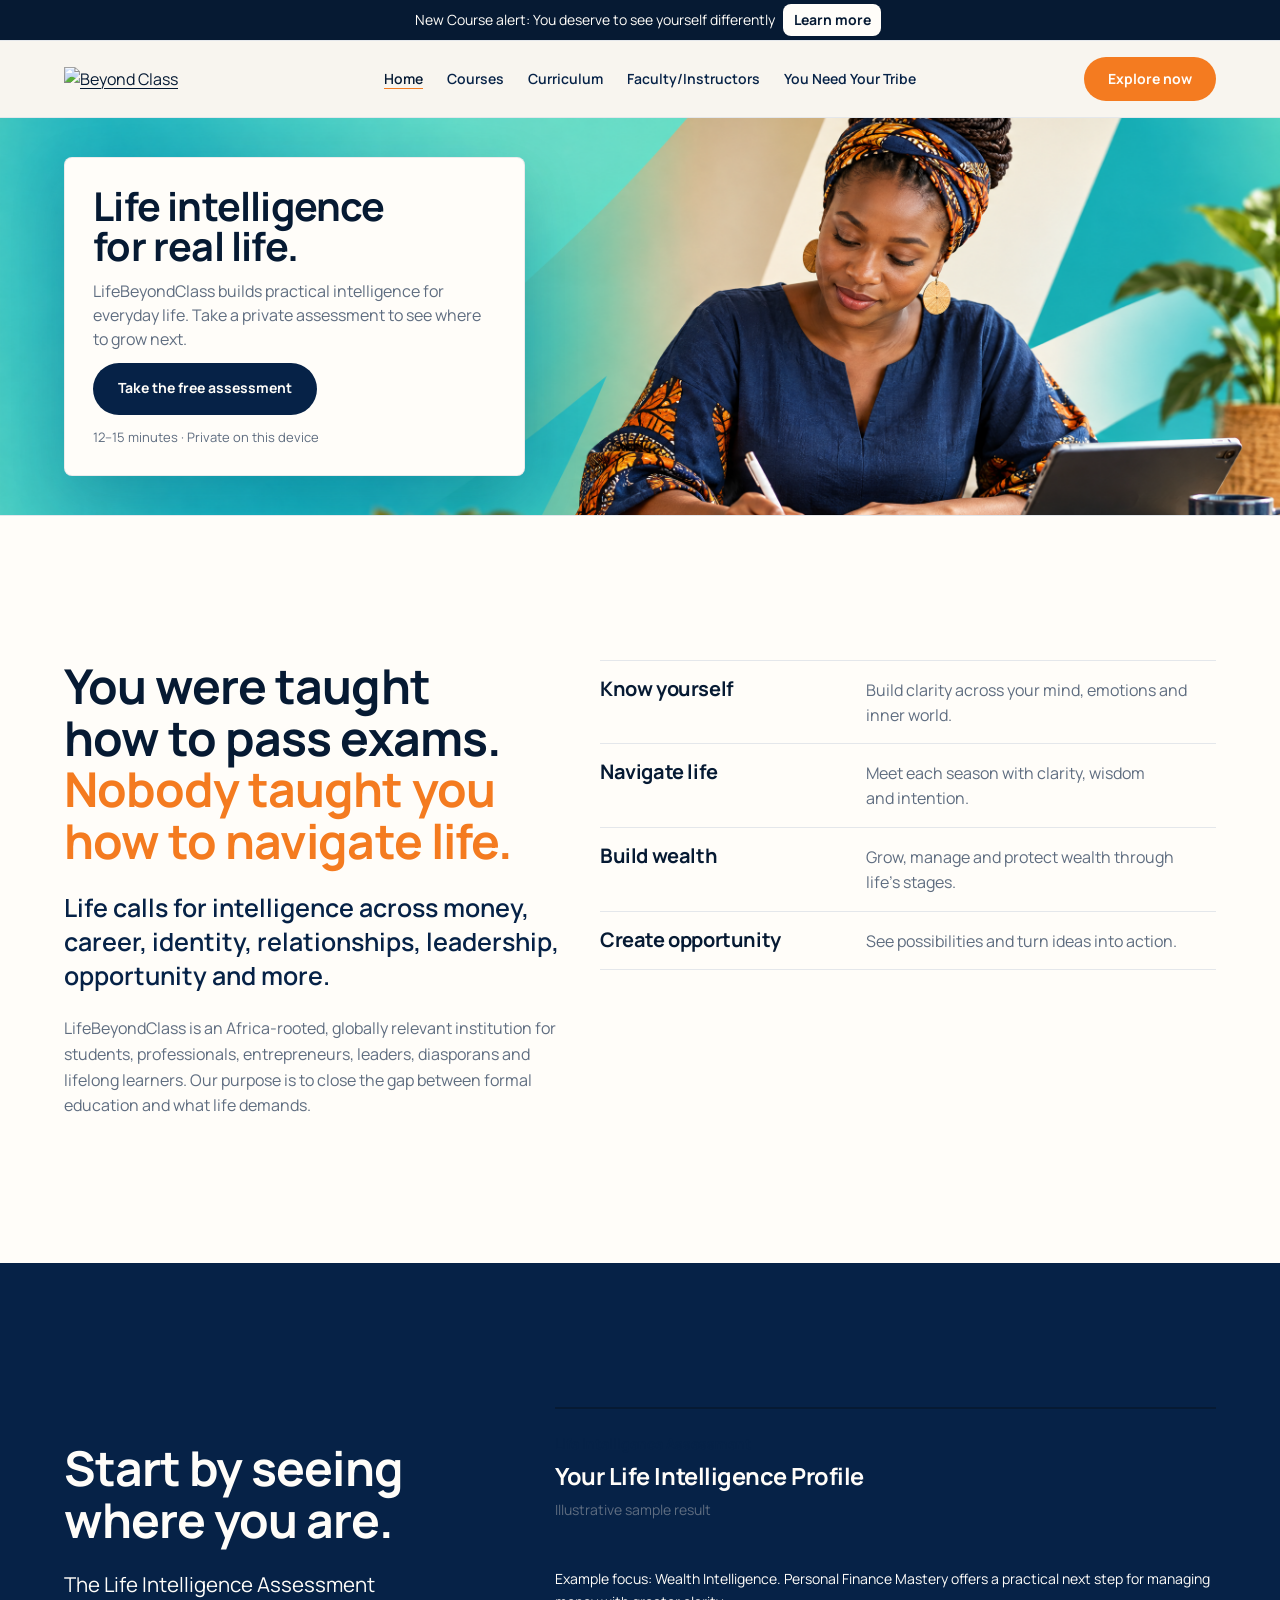
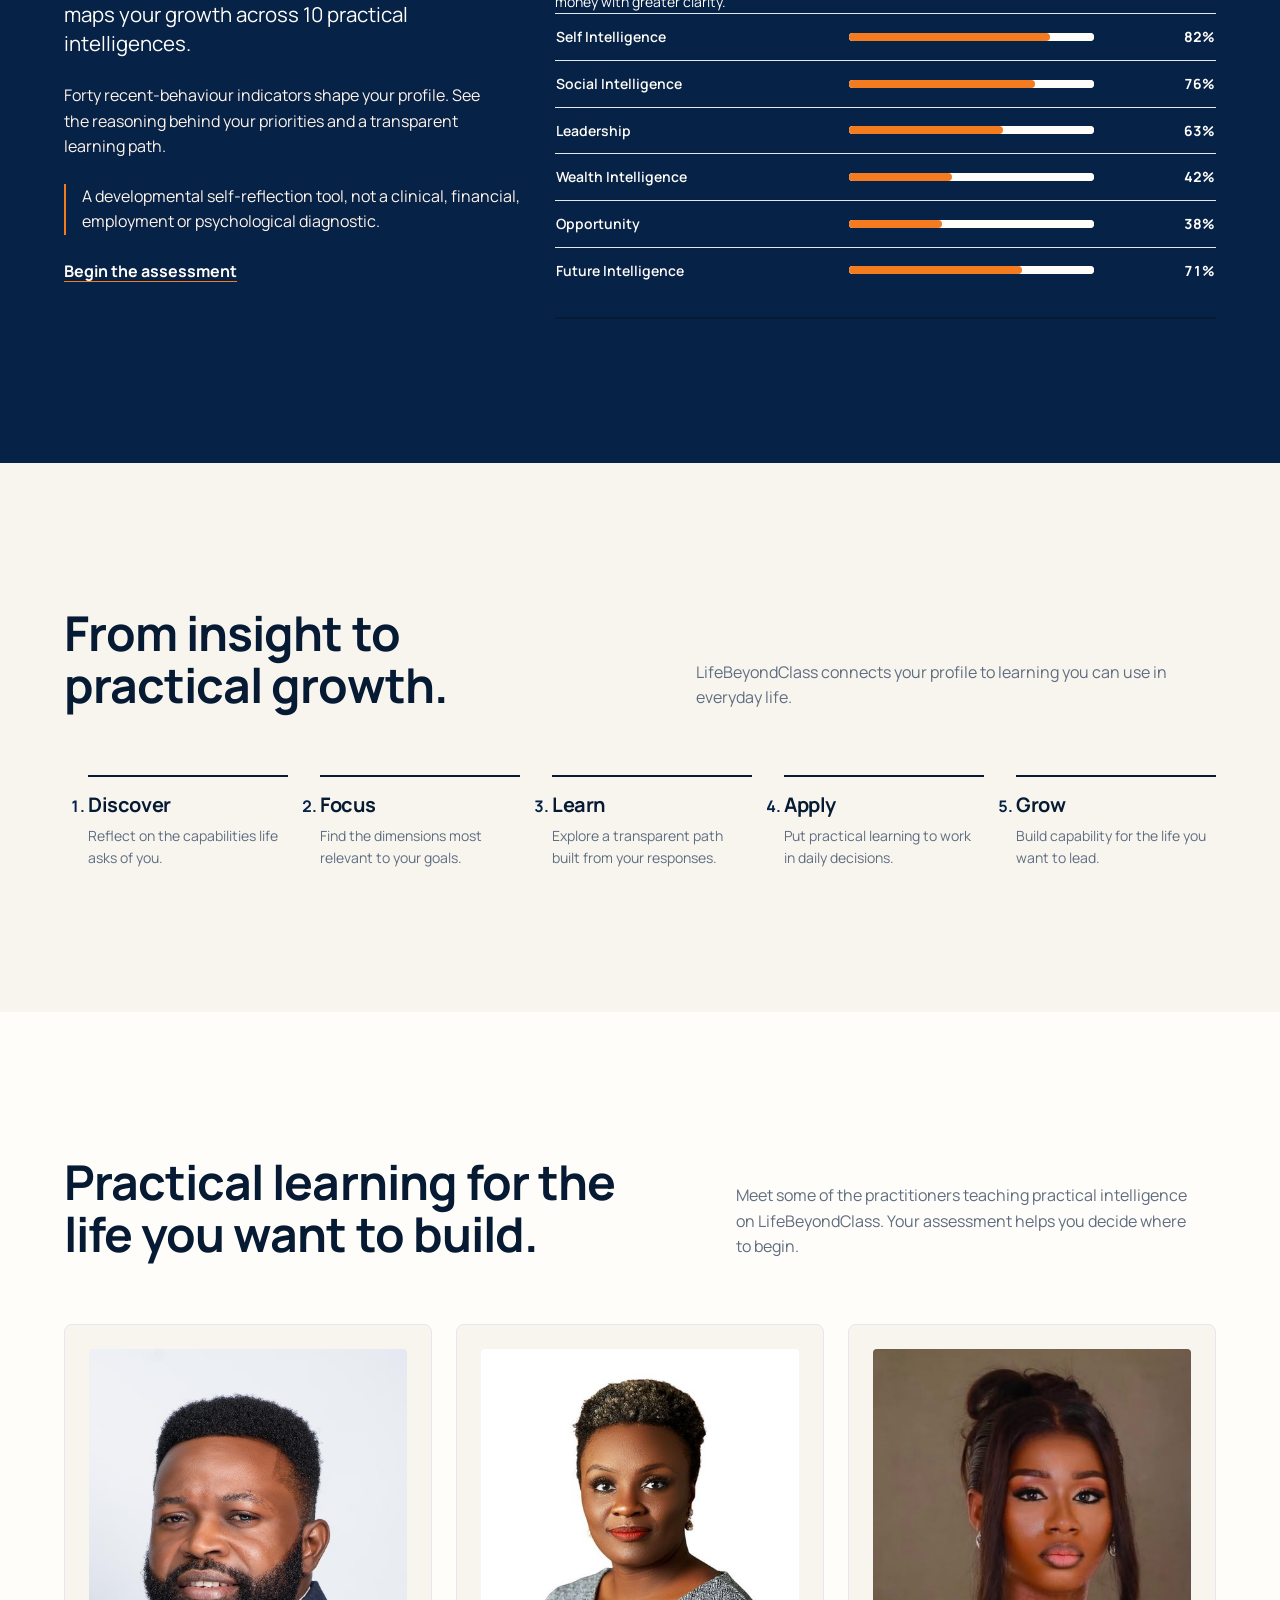
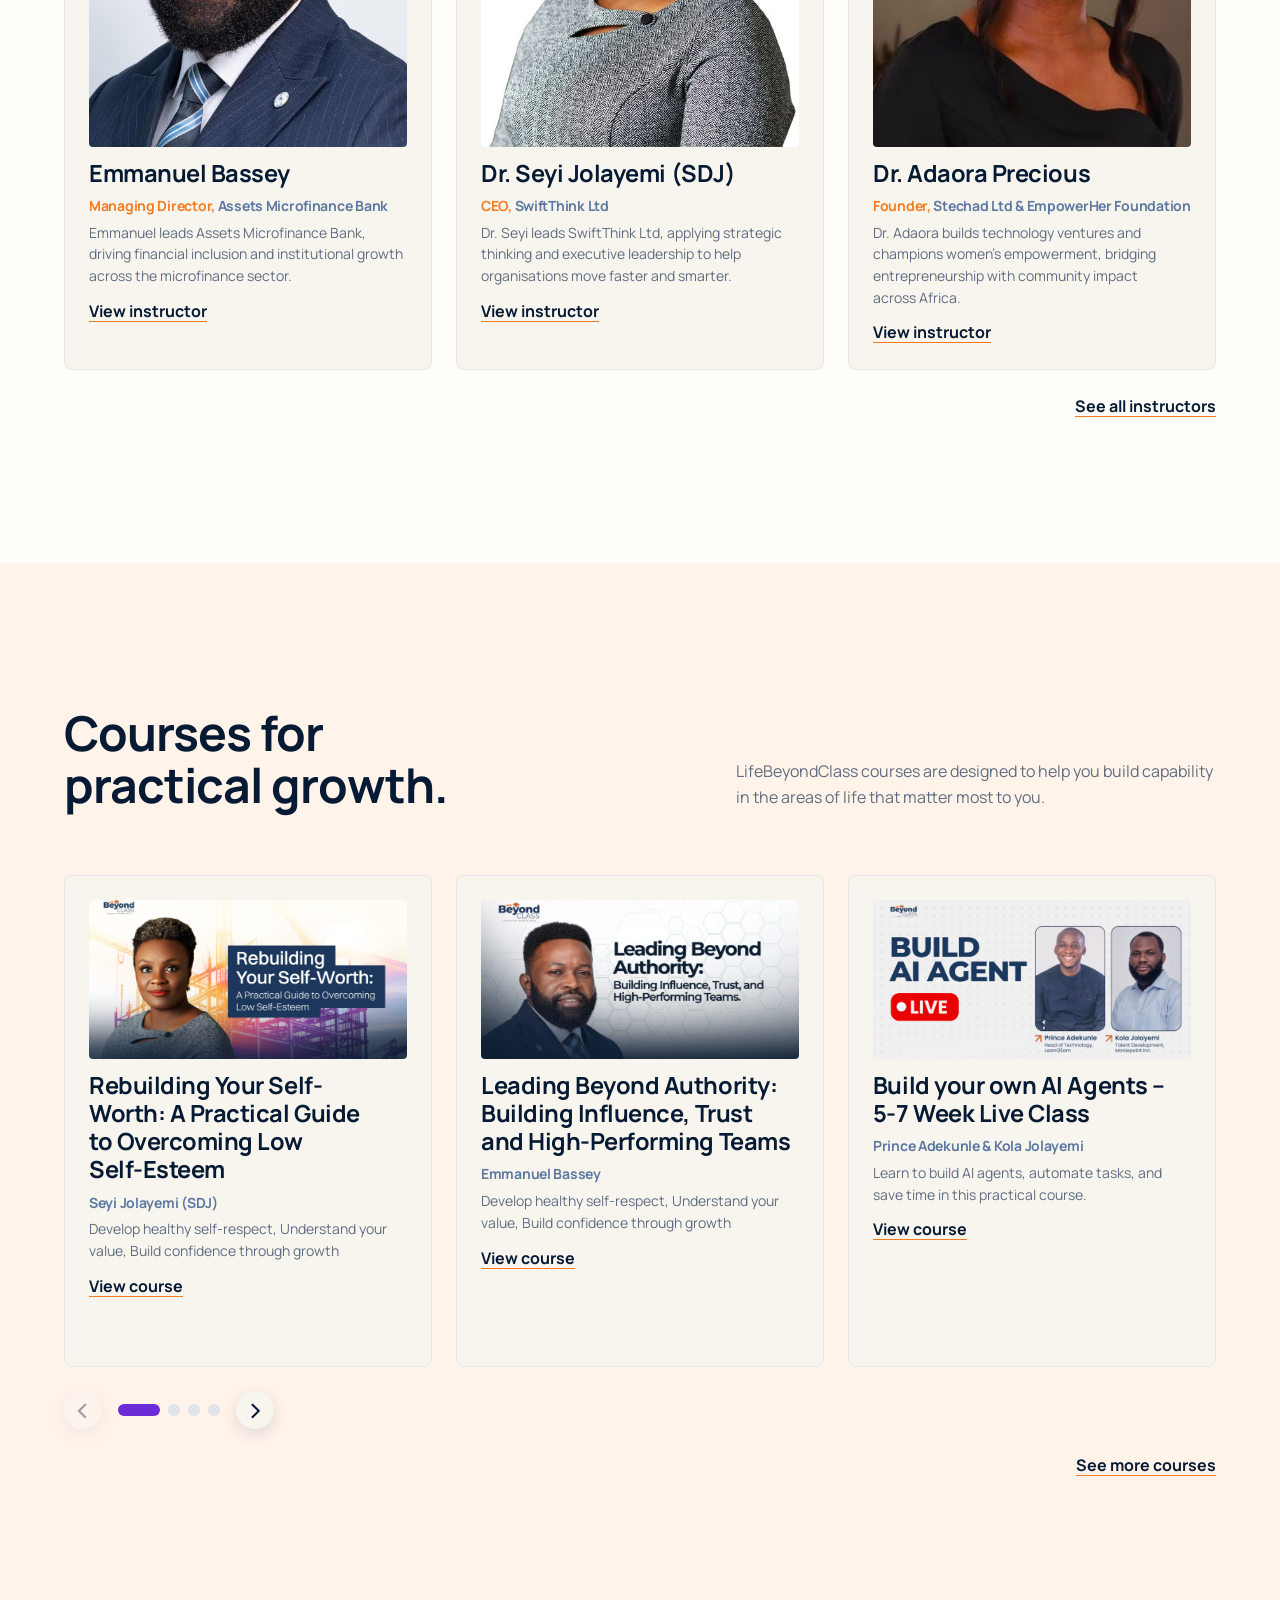
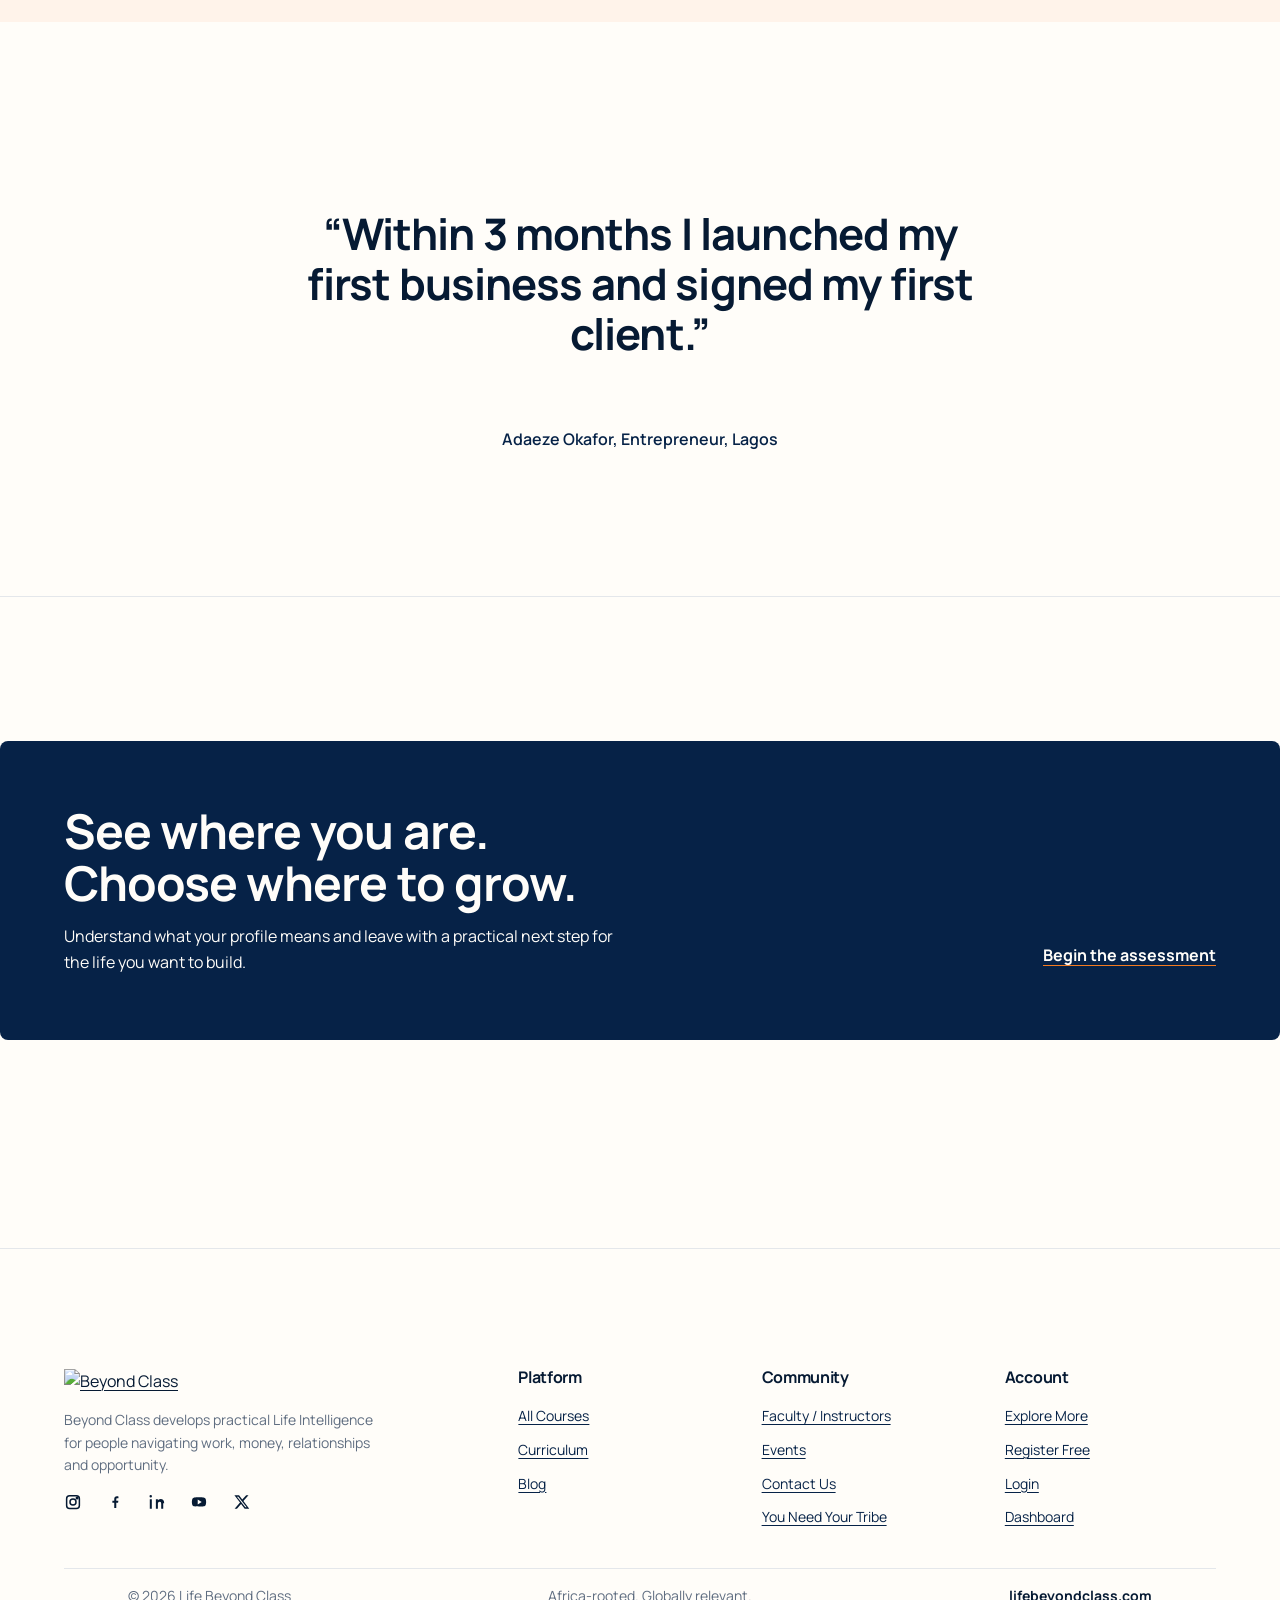
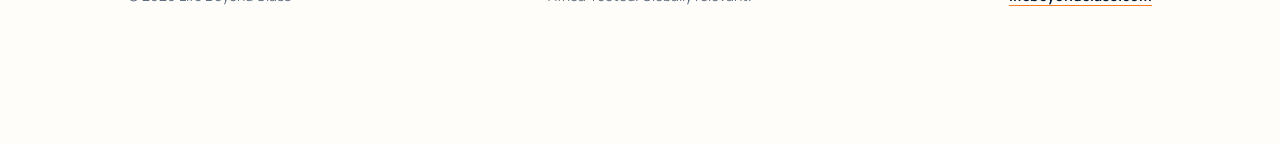
==== commit 70b6a5d6: "final index page done on Nov 6" ====
--- a/index.html
+++ b/index.html
@@ -1,273 +1,449 @@
 <!doctype html>
 <html lang="en">
-  <head>
-    <meta charset="utf-8" />
-    <meta name="viewport" content="width=device-width, initial-scale=1" />
-    <meta name="theme-color" content="#f8f5ef" />
-    <meta name="description" content="Beyond Class is an Africa-rooted, globally relevant institution for practical Life Intelligence. Explore 10 intelligences and take the private assessment to find your next step." />
-    <title>Beyond Class | Life Intelligence for Real Life</title>
-    <link rel="preconnect" href="https://fonts.googleapis.com" />
-    <link rel="preconnect" href="https://fonts.gstatic.com" crossorigin />
-    <link href="https://fonts.googleapis.com/css2?family=Manrope:wght@400;600;700&display=swap" rel="stylesheet" />
-    <link rel="stylesheet" href="styles.css" />
-    <script defer src="script.js"></script>
-  </head>
-  <body>
-    <a class="skip-link" href="#main-content">Skip to content</a>
-    <div class="announcement">
-      <a href="https://lifebeyondclass.com/pathwayassessment">
-        <span class="announcement-copy">Build practical intelligence for the life you want to lead</span>
-        <span class="announcement-date">Begin the free assessment</span>
+
+<head>
+  <meta charset="utf-8" />
+  <meta name="viewport" content="width=device-width, initial-scale=1" />
+  <meta name="theme-color" content="#f8f5ef" />
+  <meta name="description"
+    content="Beyond Class is an Africa-rooted, globally relevant institution for practical Life Intelligence. Explore 10 intelligences and take the private assessment to find your next step." />
+  <title>Beyond Class | Life Intelligence for Real Life</title>
+  <link rel="preconnect" href="https://fonts.googleapis.com" />
+  <link rel="preconnect" href="https://fonts.gstatic.com" crossorigin />
+  <link href="https://fonts.googleapis.com/css2?family=Manrope:wght@400;600;700&display=swap" rel="stylesheet" />
+  <link rel="stylesheet" href="styles.css" />
+  <script defer src="script.js"></script>
+</head>
+
+<body>
+  <a class="skip-link" href="#main-content">Skip to content</a>
+  <div class="announcement">
+    <p class="announcement-copy">New Course alert: You deserve to see yourself differently</p>
+    <a class="button button-secondary" href="https://lifebeyondclass.com/pathwayassessment">
+      Learn more
+    </a>
+  </div>
+
+  <header class="site-header">
+    <div class="container header-inner">
+      <a class="brand" href="https://lifebeyondclass.com/" aria-label="Beyond Class home">
+        <img src="https://lifebeyondclass.com/assets/logo.jpeg" alt="Beyond Class" />
       </a>
+      <button class="menu-toggle" type="button" aria-label="Open navigation" aria-expanded="false"
+        aria-controls="primary-navigation">
+        <span></span><span></span>
+      </button>
+      <nav class="primary-navigation" id="primary-navigation" aria-label="Main navigation">
+        <a class="nav-link is-current" href="https://lifebeyondclass.com/" aria-current="page">Home</a>
+        <a class="nav-link" href="https://lifebeyondclass.com/courses">Courses</a>
+        <a class="nav-link" href="https://lifebeyondclass.com/curriculum">Curriculum</a>
+        <a class="nav-link" href="https://lifebeyondclass.com/instructor">Faculty/Instructors</a>
+        <a class="nav-link" href="https://lifebeyondclass.com/youneedyourtribe">You Need Your Tribe</a>
+        <a class="nav-link nav-link-explore-mobile" href="https://academy.lifebeyondclass.com/">Explore now</a>
+      </nav>
+      <a class="header-explore" href="https://academy.lifebeyondclass.com/">Explore now</a>
     </div>
-
-    <header class="site-header">
-      <div class="container header-inner">
-        <a class="brand" href="https://lifebeyondclass.com/" aria-label="Beyond Class home">
+  </header>
+
+  <main id="main-content">
+    <section class="hero" aria-labelledby="hero-title">
+      <div class="hero-copy">
+        <div class="hero-copy-inner">
+          <h1 id="hero-title">Life intelligence for real life.</h1>
+          <p class="hero-description lead">LifeBeyondClass builds practical intelligence for everyday life. Take a
+            private assessment to see where to grow next.</p>
+          <div class="hero-actions">
+            <a class="button button-primary" href="https://lifebeyondclass.com/pathwayassessment">Take the free
+              assessment</a>
+            <p class="hero-note">12–15 minutes · Private on this device</p>
+          </div>
+        </div>
+      </div>
+      <figure class="hero-image" data-slot="hero" data-alt="A learner writing at a desk on a teal background">
+        <img src="assets/lbc-hero-teal-wide.png" alt="An adult learner writing at a desk with a tablet beside her."
+          fetchpriority="high" />
+      </figure>
+    </section>
+
+    <section class="beyond section-pad" aria-labelledby="beyond-title">
+      <div class="container beyond-layout">
+        <div class="beyond-copy">
+          <h2 id="beyond-title">You were taught how to pass exams. <span>Nobody taught you how to navigate life.</span>
+          </h2>
+          <p class="beyond-statement">Life calls for intelligence across money, career, identity, relationships,
+            leadership, opportunity and more.</p>
+          <p class="lead-copy">LifeBeyondClass is an Africa-rooted, globally relevant institution for students,
+            professionals, entrepreneurs, leaders, diasporans and lifelong learners. Our purpose is to close the gap
+            between formal education and what life demands.</p>
+        </div>
+        <ul class="life-skills-list" aria-label="Practical intelligences developed through LifeBeyondClass">
+          <li class="skill-item">
+            <h3>Know yourself</h3>
+            <p>Build clarity across your mind, emotions and inner world.</p>
+          </li>
+          <li class="skill-item">
+            <h3>Navigate life</h3>
+            <p>Meet each season with clarity, wisdom and intention.</p>
+          </li>
+          <li class="skill-item">
+            <h3>Build wealth</h3>
+            <p>Grow, manage and protect wealth through life's stages.</p>
+          </li>
+          <li class="skill-item">
+            <h3>Create opportunity</h3>
+            <p>See possibilities and turn ideas into action.</p>
+          </li>
+        </ul>
+      </div>
+    </section>
+
+    <section class="assessment section-pad" aria-labelledby="assessment-title">
+      <div class="container assessment-layout">
+        <div class="assessment-copy reveal">
+          <h2 id="assessment-title">Start by seeing where you are.</h2>
+          <p class="assessment-lead">The Life Intelligence Assessment maps your growth across 10 practical
+            intelligences.</p>
+          <p>Forty recent-behaviour indicators shape your profile. See the reasoning behind your priorities and a
+            transparent learning path.</p>
+          <p class="assessment-step">A developmental self-reflection tool, not a clinical, financial, employment or
+            psychological diagnostic.</p>
+          <a class="text-link" href="https://lifebeyondclass.com/pathwayassessment">Begin the assessment</a>
+        </div>
+        <figure class="assessment-map reveal" aria-label="Example Life Intelligence Assessment profile">
+          <figcaption class="map-heading">
+            <div>
+              <p class="map-product">Life Intelligence Assessment</p>
+              <h3>Your Life Intelligence Profile</h3>
+              <p class="map-state">Illustrative sample result</p>
+            </div>
+          </figcaption>
+          <p class="map-recommendation">Example focus: Wealth Intelligence. Personal Finance Mastery offers a practical
+            next step for managing money with greater clarity.</p>
+          <table class="score-table">
+            <tbody>
+              <tr>
+                <th scope="row">Self Intelligence</th>
+                <td><progress max="100" value="82" aria-label="82 percent"></progress></td>
+                <td class="score-value">82%</td>
+              </tr>
+              <tr>
+                <th scope="row">Social Intelligence</th>
+                <td><progress max="100" value="76" aria-label="76 percent"></progress></td>
+                <td class="score-value">76%</td>
+              </tr>
+              <tr>
+                <th scope="row">Leadership</th>
+                <td><progress max="100" value="63" aria-label="63 percent"></progress></td>
+                <td class="score-value">63%</td>
+              </tr>
+              <tr>
+                <th scope="row">Wealth Intelligence</th>
+                <td><progress max="100" value="42" aria-label="42 percent"></progress></td>
+                <td class="score-value">42%</td>
+              </tr>
+              <tr>
+                <th scope="row">Opportunity</th>
+                <td><progress max="100" value="38" aria-label="38 percent"></progress></td>
+                <td class="score-value">38%</td>
+              </tr>
+              <tr>
+                <th scope="row">Future Intelligence</th>
+                <td><progress max="100" value="71" aria-label="71 percent"></progress></td>
+                <td class="score-value">71%</td>
+              </tr>
+            </tbody>
+          </table>
+        </figure>
+      </div>
+    </section>
+
+    <section class="journey section-pad" aria-labelledby="journey-title">
+      <div class="container">
+        <div class="journey-intro">
+          <h2 id="journey-title">From insight to practical growth.</h2>
+          <p>LifeBeyondClass connects your profile to learning you can use in everyday life.</p>
+        </div>
+        <ol class="journey-list reveal">
+          <li>
+            <h3>Discover</h3>
+            <p>Reflect on the capabilities life asks of you.</p>
+          </li>
+          <li>
+            <h3>Focus</h3>
+            <p>Find the dimensions most relevant to your goals.</p>
+          </li>
+          <li>
+            <h3>Learn</h3>
+            <p>Explore a transparent path built from your responses.</p>
+          </li>
+          <li>
+            <h3>Apply</h3>
+            <p>Put practical learning to work in daily decisions.</p>
+          </li>
+          <li>
+            <h3>Grow</h3>
+            <p>Build capability for the life you want to lead.</p>
+          </li>
+        </ol>
+      </div>
+    </section>
+
+    <section class="learning section-pad" aria-labelledby="learning-title">
+      <div class="container">
+        <div class="learning-intro">
+          <h2 id="learning-title">Practical learning for the life you want to build.</h2>
+          <p>Meet some of the practitioners teaching practical intelligence on LifeBeyondClass. Your assessment helps
+            you decide where to begin.</p>
+        </div>
+        <ul class="course-list reveal">
+          <li class="course-item">
+            <div class="course-tutor-image" aria-hidden="true">
+              <img src="assets/emmanuel.webp" alt="Emmanuel Bassey" />
+              <span>Tutor photo</span>
+            </div>
+            <div class="course-title">
+              <h3>Emmanuel Bassey</h3>
+            </div>
+            <div class="course-detail">
+              <h5><span>Managing Director,</span> Assets Microfinance Bank</h5>
+              <p>Emmanuel leads Assets Microfinance Bank, driving financial inclusion and institutional growth across
+                the microfinance sector.</p>
+            </div>
+            <a class="course-link" href="https://lifebeyondclass.com/emmanuel-bassey">View instructor</a>
+          </li>
+          <li class="course-item">
+            <div class="course-tutor-image" aria-hidden="true">
+              <img src="assets/sdj.jpeg" alt="Seyi Jolayemi" />
+              <span>Tutor photo</span>
+            </div>
+            <div class="course-title">
+              <h3>Dr. Seyi Jolayemi (SDJ)</h3>
+            </div>
+            <div class="course-detail">
+              <h5><span>CEO, </span>SwiftThink Ltd</h5>
+              <p>Dr. Seyi leads SwiftThink Ltd, applying strategic thinking and executive leadership to help
+                organisations move faster and smarter.</p>
+            </div>
+            <a class="course-link" href="https://lifebeyondclass.com/instructor">View instructor</a>
+          </li>
+          <li class="course-item">
+            <div class="course-tutor-image" aria-hidden="true">
+              <img src="assets/adaora.png" alt="Dr. Adaora Precious" />
+              <span>Tutor photo</span>
+            </div>
+            <div class="course-title">
+              <h3>Dr. Adaora Precious</h3>
+            </div>
+            <div class="course-detail">
+              <h5><span>Founder, </span>Stechad Ltd & EmpowerHer Foundation</h5>
+              <p>Dr. Adaora builds technology ventures and champions women's empowerment, bridging entrepreneurship with
+                community impact across Africa.</p>
+            </div>
+            <a class="course-link" href="https://lifebeyondclass.com/instructor">View instructor</a>
+          </li>
+        </ul>
+        <p class="all-courses"><a class="text-link-2" href="https://lifebeyondclass.com/instructor">See all
+            instructors</a></p>
+      </div>
+    </section>
+
+    <section class="courses section-pad" aria-labelledby="courses-title">
+      <div class="container">
+        <div class="courses-intro">
+          <h2 id="courses-title">Courses for practical growth.</h2>
+          <p>LifeBeyondClass courses are designed to help you build capability in the areas of life that matter most to
+            you.</p>
+        </div>
+        <div class="courses-carousel">
+          <ul class="courses-list reveal" id="courses-carousel" aria-label="Featured courses">
+            <li class="courses-item">
+              <div class="courses-image" aria-hidden="true">
+                <img src="assets/courses-thumbnails/rebuilding-your-selfworth-yt-800x450.png"
+                  alt="Rebuilding Your Self-Worth: A Practical Guide to Overcoming Low Self-Esteem" />
+                <span>Course image</span>
+              </div>
+              <div class="courses-title">
+                <h3>Rebuilding Your Self-Worth: A Practical Guide to Overcoming Low Self-Esteem</h3>
+              </div>
+              <div class="courses-detail">
+                <h5>Seyi Jolayemi (SDJ)</h5>
+                <p>Develop healthy self-respect, Understand your value, Build confidence through growth</p>
+              </div>
+              <a class="course-link"
+                href="https://academy.lifebeyondclass.com/courses/mastering-confidence-from-the-inside-out/">View
+                course</a>
+            </li>
+            <li class="courses-item">
+              <div class="courses-image" aria-hidden="true">
+                <img src="assets/courses-thumbnails/IMG_1275-800x450.jpg"
+                  alt="Leading Beyond Authority: Building Influence, Trust and High-Performing Teams" />
+                <span>Course image</span>
+              </div>
+              <div class="courses-title">
+                <h3>Leading Beyond Authority: Building Influence, Trust and High-Performing Teams</h3>
+              </div>
+              <div class="courses-detail">
+                <h5>Emmanuel Bassey</h5>
+                <p>Develop healthy self-respect, Understand your value, Build confidence through growth</p>
+              </div>
+              <a class="course-link"
+                href="https://academy.lifebeyondclass.com/courses/leading-beyond-authority-building-influence-trust-and-high-performing-teams/">View
+                course</a>
+            </li>
+            <li class="courses-item">
+              <div class="courses-image" aria-hidden="true">
+                <img src="assets/courses-thumbnails/AI-AGENT-THUMBNAIL-800x450.png"
+                  alt="Build your own AI agent course" />
+                <span>Course image</span>
+              </div>
+              <div class="courses-title">
+                <h3>Build your own AI Agents – 5-7 Week Live Class</h3>
+              </div>
+              <div class="courses-detail">
+                <h5>Prince Adekunle & Kola Jolayemi</h5>
+                <p>Learn to build AI agents, automate tasks, and save time in this practical course.</p>
+              </div>
+              <a class="course-link" href="https://academy.lifebeyondclass.com/courses/aiagents/">View course</a>
+            </li>
+            <li class="courses-item">
+              <div class="courses-image" aria-hidden="true">
+                <img src="assets/courses-thumbnails/THUMBNAIL-800x450.jpeg"
+                  alt="Resilience & Personal Effectiveness course" />
+                <span>Course image</span>
+              </div>
+              <div class="courses-title">
+                <h3>Resilience & Personal Effectiveness: A Structured System for Staying Under Pressure Without Burnout
+                </h3>
+              </div>
+              <div class="courses-detail">
+                <h5>Chinenye Adeleye</h5>
+                <p>Build resilience, recognise early signs of stress, recover quickly from setbacks, and prioritise
+                  effectively to prevent burnout.</p>
+              </div>
+              <a class="course-link"
+                href="https://academy.lifebeyondclass.com/courses/resilience-personal-effectiveness-a-structured-system-for-staying-under-pressure-without-burnout/">View
+                course</a>
+            </li>
+            <li class="courses-item">
+              <div class="courses-image" aria-hidden="true">
+                <img src="assets/courses-thumbnails/SDJ-Live-Class-Thumbnail-Re-Updated-800x450.jpeg"
+                  alt="You deserve to see yourself differently course" />
+                <span>Course image</span>
+              </div>
+              <div class="courses-title">
+                <h3>You deserve to see yourself differently</h3>
+              </div>
+              <div class="courses-detail">
+                <h5>Seyi Jolayemi (SDJ)</h5>
+                <p>Explore how your self-image influences your decisions, relationships, confidence, boundaries, and
+                  aspirations.</p>
+              </div>
+              <a class="course-link" href="https://academy.lifebeyondclass.com/courses/seedifferently/">View course</a>
+            </li>
+            <li class="courses-item">
+              <div class="courses-image" aria-hidden="true">
+                <img src="assets/courses-thumbnails/IMG_1276-800x450.jpg" alt="Leading Beyond Authority course" />
+                <span>Course image</span>
+              </div>
+              <div class="courses-title">
+                <h3>The Pyschology of Marketing: Creating Demand, Building Brands, and Winning Customers</h3>
+              </div>
+              <div class="courses-detail">
+                <h5>Emmanuel Bassey</h5>
+                <p>Understand what drives customer attention, trust, and purchasing decisions, and use these insights to
+                  strengthen positioning, demand, and business growth.</p>
+              </div>
+              <a class="course-link"
+                href="https://academy.lifebeyondclass.com/courses/the-pyschology-of-marketing-creating-demand-building-brands-and-winning-customers/">View
+                course</a>
+            </li>
+          </ul>
+          <div class="courses-carousel-controls" aria-label="Course carousel controls">
+            <button class="carousel-button" type="button" data-carousel-control="previous"
+              aria-controls="courses-carousel" aria-label="Show previous courses">‹</button>
+            <div class="carousel-pagination" aria-label="Course slider position">
+              <button class="carousel-dot is-active" type="button" data-carousel-dot="0"
+                aria-controls="courses-carousel" aria-label="Show first courses" aria-current="true"></button>
+              <button class="carousel-dot" type="button" data-carousel-dot="1" aria-controls="courses-carousel"
+                aria-label="Show next courses"></button>
+              <button class="carousel-dot" type="button" data-carousel-dot="2" aria-controls="courses-carousel"
+                aria-label="Show later courses"></button>
+              <button class="carousel-dot" type="button" data-carousel-dot="3" aria-controls="courses-carousel"
+                aria-label="Show final courses"></button>
+            </div>
+            <button class="carousel-button" type="button" data-carousel-control="next" aria-controls="courses-carousel"
+              aria-label="Show more courses">›</button>
+          </div>
+        </div>
+        <p class="all-courses"><a class="text-link-2" href="https://lifebeyondclass.com/courses">See more courses</a>
+        </p>
+      </div>
+
+    </section>
+
+    <section class="testimonial section-pad" aria-label="Learner testimonial">
+      <div class="container testimonial-layout reveal">
+        <blockquote>“Within 3 months I launched my first business and signed my first client.”</blockquote>
+        <p class="testimonial-byline">Adaeze Okafor, Entrepreneur, Lagos</p>
+        <!-- <p class="testimonial-signature"><span>Real lives</span><span>Real skills</span><span>Beyond class</span></p> -->
+      </div>
+    </section>
+
+    <section class="final-cta section-pad" aria-labelledby="final-title">
+      <div class="container final-cta-layout">
+        <div>
+          <h2 id="final-title">See where you are. Choose where to grow.</h2>
+          <p>Understand what your profile means and leave with a practical next step for the life you want to build.</p>
+        </div>
+        <a class="text-link" href="https://lifebeyondclass.com/pathwayassessment">Begin the assessment</a>
+      </div>
+    </section>
+  </main>
+
+  <footer class="site-footer">
+    <div class="container footer-main">
+      <div class="footer-mast">
+        <a class="brand footer-brand" href="https://lifebeyondclass.com/" aria-label="Beyond Class home">
           <img src="https://lifebeyondclass.com/assets/logo.jpeg" alt="Beyond Class" />
         </a>
-        <button class="menu-toggle" type="button" aria-label="Open navigation" aria-expanded="false" aria-controls="primary-navigation">
-          <span></span><span></span>
-        </button>
-        <nav class="primary-navigation" id="primary-navigation" aria-label="Main navigation">
-          <a class="nav-link is-current" href="https://lifebeyondclass.com/" aria-current="page">Home</a>
-          <a class="nav-link" href="https://lifebeyondclass.com/courses">Courses</a>
-          <a class="nav-link" href="https://lifebeyondclass.com/curriculum">Curriculum</a>
-          <a class="nav-link" href="https://lifebeyondclass.com/instructor">Faculty/Instructors</a>
-          <a class="nav-link" href="https://lifebeyondclass.com/youneedyourtribe">You Need Your Tribe</a>
-          <a class="nav-link nav-link-action" href="https://academy.lifebeyondclass.com/">Explore More</a>
-        </nav>
-      </div>
-    </header>
-
-    <main id="main-content">
-      <section class="hero" aria-labelledby="hero-title">
-        <div class="hero-copy">
-          <div class="hero-copy-inner">
-            <h1 id="hero-title">Life intelligence for real life.</h1>
-            <p class="hero-description lead">LifeBeyondClass builds practical intelligence for everyday life. Take a private assessment to see where to grow next.</p>
-            <div class="hero-actions">
-              <a class="button button-primary" href="https://lifebeyondclass.com/pathwayassessment">Take the free assessment</a>
-              <p class="hero-note">12–15 minutes · Private on this device</p>
-            </div>
-          </div>
-        </div>
-        <figure class="hero-image" data-slot="hero" data-alt="A learner writing at a desk on a teal background">
-          <img src="assets/lbc-hero-teal-wide.png" alt="An adult learner writing at a desk with a tablet beside her." fetchpriority="high" />
-        </figure>
-      </section>
-
-      <section class="beyond section-pad" aria-labelledby="beyond-title">
-        <div class="container beyond-layout">
-          <div class="beyond-copy">
-            <h2 id="beyond-title">You were taught how to pass exams. <span>Nobody taught you how to navigate life.</span></h2>
-            <p class="beyond-statement">Life calls for intelligence across money, career, identity, relationships, leadership, opportunity and more.</p>
-            <p class="lead-copy">LifeBeyondClass is an Africa-rooted, globally relevant institution for students, professionals, entrepreneurs, leaders, diasporans and lifelong learners. Its purpose is to close the gap between formal education and what life demands.</p>
-          </div>
-          <ul class="life-skills-list" aria-label="Practical intelligences developed through LifeBeyondClass">
-            <li class="skill-item"><h3>Know yourself</h3><p>Build clarity across your mind, emotions and inner world.</p></li>
-            <li class="skill-item"><h3>Navigate life</h3><p>Meet each season with clarity, wisdom and intention.</p></li>
-            <li class="skill-item"><h3>Build wealth</h3><p>Grow, manage and protect wealth through life's stages.</p></li>
-            <li class="skill-item"><h3>Create opportunity</h3><p>See possibilities and turn ideas into action.</p></li>
-          </ul>
-        </div>
-      </section>
-
-      <section class="assessment section-pad" aria-labelledby="assessment-title">
-        <div class="container assessment-layout">
-          <div class="assessment-copy reveal">
-            <h2 id="assessment-title">Start by seeing where you are.</h2>
-            <p class="assessment-lead">The Life Intelligence Assessment maps your growth across 10 practical intelligences.</p>
-            <p>Forty recent-behaviour indicators shape your profile. See the reasoning behind your priorities and a transparent learning path.</p>
-            <p class="assessment-step">A developmental self-reflection tool, not a clinical, financial, employment or psychological diagnostic.</p>
-            <a class="text-link" href="https://lifebeyondclass.com/pathwayassessment">Begin the assessment</a>
-          </div>
-          <figure class="assessment-map reveal" aria-label="Example Life Intelligence Assessment profile">
-            <figcaption class="map-heading">
-              <div>
-                <p class="map-product">Life Intelligence Assessment</p>
-                <h3>Your Life Intelligence Profile</h3>
-                <p class="map-state">Illustrative sample result</p>
-              </div>
-            </figcaption>
-            <p class="map-recommendation">Example focus: Wealth Intelligence. Personal Finance Mastery offers a practical next step for managing money with greater clarity.</p>
-            <table class="score-table">
-              <tbody>
-                <tr><th scope="row">Self Intelligence</th><td><progress max="100" value="82" aria-label="82 percent"></progress></td><td class="score-value">82%</td></tr>
-                <tr><th scope="row">Social Intelligence</th><td><progress max="100" value="76" aria-label="76 percent"></progress></td><td class="score-value">76%</td></tr>
-                <tr><th scope="row">Leadership</th><td><progress max="100" value="63" aria-label="63 percent"></progress></td><td class="score-value">63%</td></tr>
-                <tr><th scope="row">Wealth Intelligence</th><td><progress max="100" value="42" aria-label="42 percent"></progress></td><td class="score-value">42%</td></tr>
-                <tr><th scope="row">Opportunity</th><td><progress max="100" value="38" aria-label="38 percent"></progress></td><td class="score-value">38%</td></tr>
-                <tr><th scope="row">Future Intelligence</th><td><progress max="100" value="71" aria-label="71 percent"></progress></td><td class="score-value">71%</td></tr>
-              </tbody>
-            </table>
-          </figure>
-        </div>
-      </section>
-
-      <section class="journey section-pad" aria-labelledby="journey-title">
-        <div class="container">
-          <div class="journey-intro">
-            <h2 id="journey-title">From insight to practical growth.</h2>
-            <p>LifeBeyondClass connects your profile to learning you can use in everyday life.</p>
-          </div>
-          <ol class="journey-list reveal">
-            <li><h3>Discover</h3><p>Reflect on the capabilities life asks of you.</p></li>
-            <li><h3>Focus</h3><p>Find the dimensions most relevant to your goals.</p></li>
-            <li><h3>Learn</h3><p>Explore a transparent path built from your responses.</p></li>
-            <li><h3>Apply</h3><p>Put practical learning to work in daily decisions.</p></li>
-            <li><h3>Grow</h3><p>Build capability for the life you want to lead.</p></li>
-          </ol>
-        </div>
-      </section>
-
-      <section class="learning section-pad" aria-labelledby="learning-title">
-        <div class="container">
-          <div class="learning-intro">
-            <h2 id="learning-title">Practical learning for the life you want to build.</h2>
-            <p>Meet some of the practitioners teaching practical intelligence on LifeBeyondClass. Your assessment helps you decide where to begin.</p>
-          </div>
-          <ul class="course-list reveal">
-            <li class="course-item">
-              <div class="course-tutor-image" aria-hidden="true">
-                <img src="assets/emmanuel.webp" alt="Emmanuel Bassey" />
-                <span>Tutor photo</span>
-              </div>
-              <div class="course-title"><h3>Emmanuel Bassey</h3></div>
-              <div class="course-detail"><h5><span>Managing Director,</span> Assets Microfinance Bank</h5><p>Emmanuel leads Assets Microfinance Bank, driving financial inclusion and institutional growth across the microfinance sector.</p></div>
-              <a class="course-link" href="https://lifebeyondclass.com/emmanuel-bassey">View instructor</a>
-            </li>
-            <li class="course-item">
-              <div class="course-tutor-image" aria-hidden="true">
-                <img src="assets/sdj.jpeg" alt="Seyi Jolayemi" />
-                <span>Tutor photo</span>
-              </div>
-              <div class="course-title"><h3>Dr. Seyi Jolayemi (SDJ)</h3></div>
-              <div class="course-detail"><h5><span>CEO, </span>SwiftThink Ltd</h5><p>Dr. Seyi leads SwiftThink Ltd, applying strategic thinking and executive leadership to help organisations move faster and smarter.</p></div>
-              <a class="course-link" href="https://lifebeyondclass.com/instructor">View instructor</a>
-            </li>
-            <li class="course-item">
-              <div class="course-tutor-image" aria-hidden="true">
-                <img src="assets/adaora.png" alt="Dr. Adaora Precious" />
-                <span>Tutor photo</span>
-              </div>
-              <div class="course-title"><h3>Dr. Adaora Precious</h3></div>
-              <div class="course-detail"><h5><span>Founder, </span>Stechad Ltd & EmpowerHer Foundation</h5><p>Dr. Adaora builds technology ventures and champions women's empowerment, bridging entrepreneurship with community impact across Africa.</p></div>
-              <a class="course-link" href="https://lifebeyondclass.com/instructor">View instructor</a>
-            </li>
-          </ul>
-          <p class="all-courses"><a class="text-link" href="https://lifebeyondclass.com/instructor">See all instructors</a></p>
-        </div>
-      </section>
-
-      <section class="courses section-pad" aria-labelledby="courses-title">
-        <div class="container">
-          <div class="courses-intro">
-            <h2 id="courses-title">Courses for practical growth.</h2>
-            <p>LifeBeyondClass courses are designed to help you build capability in the areas of life that matter most to you.</p>
-          </div>
-          <ul class="courses-list reveal">
-            <li class="courses-item">
-              <div class="courses-image" aria-hidden="true">
-                <span>Course image</span>
-              </div>
-              <div class="courses-title"><h3>Rebuilding Your Self-Worth: A Practical Guide to Overcoming Low Self-Esteem</h3></div>
-              <div class="courses-detail"><h5>Seyi Jolayemi (SDJ)</h5><p>Develop healthy self-respect, Understand your value, Build confidence through growth</p></div>
-              <a class="course-link" href="https://academy.lifebeyondclass.com/courses/mastering-confidence-from-the-inside-out/">View course</a>
-            </li>
-            <li class="courses-item">
-              <div class="courses-image" aria-hidden="true">
-                <span>Course image</span>
-              </div>
-              <div class="courses-title"><h3>Leading Beyond Authority: Building Influence, Trust and High-Performing Teams</h3></div>
-              <div class="courses-detail"><h5>Emmanuel Bassey</h5><p>Develop healthy self-respect, Understand your value, Build confidence through growth</p></div>
-              <a class="course-link" href="https://academy.lifebeyondclass.com/courses/leading-beyond-authority-building-influence-trust-and-high-performing-teams/">View course</a>
-            </li>
-            <li class="courses-item">
-              <div class="courses-image" aria-hidden="true">
-                <span>Course image</span>
-              </div>
-              <div class="courses-title"><h3>Build your own AI Agents – 5-7 Week Live Class</h3></div>
-              <div class="courses-detail"><h5>Prince Adekunle & Kola Jolayemi</h5><p>Learn to build AI agents, automate tasks, and save time in this practical course.</p></div>
-              <a class="course-link" href="https://academy.lifebeyondclass.com/courses/aiagents/">View course</a>
-            </li>
-            <li class="courses-item">
-              <div class="courses-image" aria-hidden="true">
-                <span>Course image</span>
-              </div>
-              <div class="courses-title"><h3>Resilience & Personal Effectiveness: A Structured System for Staying Under Pressure Without Burnout</h3></div>
-              <div class="courses-detail"><h5>Chinenye Adeleye</h5><p>Build resilience, recognise early signs of stress, recover quickly from setbacks, and prioritise effectively to prevent burnout.</p></div>
-              <a class="course-link" href="https://academy.lifebeyondclass.com/courses/resilience-personal-effectiveness-a-structured-system-for-staying-under-pressure-without-burnout/">View course</a>
-            </li>
-            <li class="courses-item">
-              <div class="courses-image" aria-hidden="true">
-                <span>Course image</span>
-              </div>
-              <div class="courses-title"><h3>You deserve to see yourself differently</h3></div>
-              <div class="courses-detail"><h5>Seyi Jolayemi (SDJ)</h5><p>Explore how your self-image influences your decisions, relationships, confidence, boundaries, and aspirations.</p></div>
-              <a class="course-link" href="https://academy.lifebeyondclass.com/courses/seedifferently/">View course</a>
-            </li>
-            <li class="courses-item">
-              <div class="courses-image" aria-hidden="true">
-                <span>Course image</span>
-              </div>
-              <div class="courses-title"><h3>The Pyschology of Marketing: Creating Demand, Building Brands, and Winning Customers</h3></div>
-              <div class="courses-detail"><h5>Emmanuel Bassey</h5><p>Understand what drives customer attention, trust, and purchasing decisions, and use these insights to strengthen positioning, demand, and business growth.</p></div>
-              <a class="course-link" href="https://academy.lifebeyondclass.com/courses/the-pyschology-of-marketing-creating-demand-building-brands-and-winning-customers/">View course</a>
-            </li>
-          </ul>
-          <p class="all-courses"><a class="text-link" href="https://lifebeyondclass.com/courses">See more courses</a></p>
-        </div>
-
-      </section>
-
-      <section class="testimonial section-pad" aria-label="Learner testimonial">
-        <div class="container testimonial-layout reveal">
-          <blockquote>“Within 3 months I launched my first business and signed my first client.”</blockquote>
-          <p class="testimonial-byline">Adaeze Okafor, Entrepreneur, Lagos</p>
-          <p class="testimonial-signature"><span>Real lives</span><span>Real skills</span><span>Beyond class</span></p>
-        </div>
-      </section>
-
-      <section class="final-cta section-pad" aria-labelledby="final-title">
-        <div class="container final-cta-layout">
-          <div>
-            <h2 id="final-title">See where you are. Choose where to grow.</h2>
-            <p>Understand what your profile means and leave with a practical next step for the life you want to build.</p>
-          </div>
-          <a class="text-link" href="https://lifebeyondclass.com/pathwayassessment">Begin the assessment</a>
-        </div>
-      </section>
-    </main>
-
-    <footer class="site-footer">
-      <div class="container footer-main">
-        <div class="footer-mast">
-          <a class="brand footer-brand" href="https://lifebeyondclass.com/" aria-label="Beyond Class home">
-            <img src="https://lifebeyondclass.com/assets/logo.jpeg" alt="Beyond Class" />
-          </a>
-          <p>Beyond Class develops practical Life Intelligence for people navigating work, money, relationships and opportunity.</p>
-        </div>
-        <div class="footer-column"><h2>Platform</h2><a href="https://lifebeyondclass.com/courses">All Courses</a><a href="https://lifebeyondclass.com/curriculum">Curriculum</a><a href="https://lifebeyondclass.com/blog">Blog</a></div>
-        <div class="footer-column"><h2>Community</h2><a href="https://lifebeyondclass.com/instructor">Faculty / Instructors</a><a href="https://lifebeyondclass.com/events">Events</a><a href="https://lifebeyondclass.com/contact">Contact Us</a><a href="https://lifebeyondclass.com/youneedyourtribe">You Need Your Tribe</a></div>
-        <div class="footer-column"><h2>Account</h2><a href="https://academy.lifebeyondclass.com/">Explore More</a><a href="https://academy.lifebeyondclass.com/">Register Free</a><a href="https://academy.lifebeyondclass.com/">Login</a><a href="https://academy.lifebeyondclass.com/">Dashboard</a></div>
+        <p>Beyond Class develops practical Life Intelligence for people navigating work, money, relationships and
+          opportunity.</p>
+          <div class="social-icons" role="group" aria-label="Social media">
+          <a href="https://www.instagram.com/lifebeyondclass/" aria-label="Instagram"><svg viewBox="0 0 24 24" aria-hidden="true"><rect x="3.5" y="3.5" width="17" height="17" rx="4"></rect><circle cx="12" cy="12" r="4"></circle><circle cx="17.4" cy="6.8" r="1"></circle></svg></a>
+          <a href="https://www.facebook.com/lifebeyondclass/" aria-label="Facebook"><svg viewBox="0 0 24 24" aria-hidden="true"><path d="M13.7 20v-7h2.4l.4-2.8h-2.8V8.4c0-.8.2-1.4 1.4-1.4h1.5V4.5c-.3 0-1.1-.1-2.1-.1-2.1 0-3.5 1.3-3.5 3.7v2.1H8.5V13H11v7h2.7Z"></path></svg></a>
+          <a href="https://www.linkedin.com/company/lifebeyondclass/?originalSubdomain=ng" aria-label="LinkedIn"><svg viewBox="0 0 24 24" aria-hidden="true"><path d="M5.1 8.2H2.4V21h2.7V8.2Zm.2-4A1.6 1.6 0 1 0 2 4.2a1.6 1.6 0 0 0 3.3 0ZM21.6 13.7c0-3.8-2-5.6-4.7-5.6-2.2 0-3.1 1.2-3.7 2v-1.7h-2.7V21h2.7v-6.2c0-1.6.3-3.2 2.4-3.2 2 0 2 1.9 2 3.3V21h2.7v-7.3Z"></path></svg></a>
+          <a href="https://www.youtube.com/@lifebeyondclass" aria-label="YouTube"><svg viewBox="0 0 24 24" aria-hidden="true"><path d="M21 8.2a2.9 2.9 0 0 0-2-2C17.2 5.7 12 5.7 12 5.7s-5.2 0-7 .5a2.9 2.9 0 0 0-2 2C2.5 10 2.5 12 2.5 12s0 2 .5 3.8a2.9 2.9 0 0 0 2 2c1.8.5 7 .5 7 .5s5.2 0 7-.5a2.9 2.9 0 0 0 2-2c.5-1.8.5-3.8.5-3.8s0-2-.5-3.8ZM10.3 15.2V8.8l5.3 3.2-5.3 3.2Z"></path></svg></a>
+          <a href="https://x.com/gobeyondclass?lang=ar" aria-label="X"><svg viewBox="0 0 24 24" aria-hidden="true"><path d="M18.9 3H22l-6.8 7.8L23 21h-6.1l-4.8-6.3L6.6 21H3.5l7.2-8.2L3.2 3h6.2l4.3 5.7L18.9 3Zm-1.1 16h1.7L8.4 4.9H6.6L17.8 19Z"></path></svg></a>
+        </div>
+      </div>
+      <div class="footer-column">
+        <h2>Platform</h2><a href="https://lifebeyondclass.com/courses">All Courses</a><a
+          href="https://lifebeyondclass.com/curriculum">Curriculum</a><a
+          href="https://lifebeyondclass.com/blog">Blog</a>
+      </div>
+      <div class="footer-column">
+        <h2>Community</h2><a href="https://lifebeyondclass.com/instructor">Faculty / Instructors</a><a
+          href="https://lifebeyondclass.com/events">Events</a><a href="https://lifebeyondclass.com/contact">Contact
+          Us</a><a href="https://lifebeyondclass.com/youneedyourtribe">You Need Your Tribe</a>
+      </div>
+      <div class="footer-column">
+        <h2>Account</h2><a href="https://academy.lifebeyondclass.com/">Explore More</a><a
+          href="https://academy.lifebeyondclass.com/">Register Free</a><a
+          href="https://academy.lifebeyondclass.com/">Login</a><a
+          href="https://academy.lifebeyondclass.com/">Dashboard</a>
       </div>
       <div class="container footer-bottom">
-        <p>© 2026 Life Beyond Class</p>
-        <p>Africa-rooted. Globally relevant.</p>
-        <div class="social-links" aria-label="Social media">
-          <a href="https://www.instagram.com/lifebeyondclass/" aria-label="Instagram">IG</a>
-          <a href="https://www.facebook.com/lifebeyondclass/" aria-label="Facebook">f</a>
-          <a href="https://www.linkedin.com/company/lifebeyondclass/?originalSubdomain=ng" aria-label="LinkedIn">in</a>
-          <a href="https://www.youtube.com/@lifebeyondclass" aria-label="YouTube">YT</a>
-          <a href="https://x.com/gobeyondclass?lang=ar" aria-label="X">X</a>
-        </div>
-        <a class="footer-home" href="https://lifebeyondclass.com/">lifebeyondclass.com</a>
-      </div>
-    </footer>
-    <script>
-      window.hallmarkSlots = (m) => { for (const [k, v] of Object.entries(m)) { const s = document.querySelector(`[data-slot="${k}"]`); if (!s) continue; const im = new Image(); im.src = typeof v === 'string' ? v : v.src; im.alt = (typeof v === 'object' && v.alt) || s.dataset.alt || ''; s.querySelectorAll(':scope > img').forEach((o) => o.remove()); s.prepend(im); } };
-      document.querySelectorAll('[data-slot] img').forEach((i) => { if (i.complete && !i.naturalWidth) i.remove(); else i.addEventListener('error', () => i.remove(), { once: true }); });
-    </script>
-  </body>
+      <p>© 2026 Life Beyond Class</p>
+      <p>Africa-rooted. Globally relevant.</p>
+      <a class="footer-home" href="https://lifebeyondclass.com/">lifebeyondclass.com</a>
+    </div>
+    </div>
+
+  </footer>
+  <script>
+    window.hallmarkSlots = (m) => { for (const [k, v] of Object.entries(m)) { const s = document.querySelector(`[data-slot="${k}"]`); if (!s) continue; const im = new Image(); im.src = typeof v === 'string' ? v : v.src; im.alt = (typeof v === 'object' && v.alt) || s.dataset.alt || ''; s.querySelectorAll(':scope > img').forEach((o) => o.remove()); s.prepend(im); } };
+    document.querySelectorAll('[data-slot] img').forEach((i) => { if (i.complete && !i.naturalWidth) i.remove(); else i.addEventListener('error', () => i.remove(), { once: true }); });
+  </script>
+</body>
+
 </html>
--- a/styles.css
+++ b/styles.css
@@ -29,23 +29,47 @@
 }
 
 .announcement {
-  background: var(--color-paper-3);
-  color: var(--color-ink);
-  border-block-end: var(--rule-hair) solid var(--color-rule);
-}
-
-.announcement a {
-  display: flex;
-  width: min(100%, var(--container));
-  min-height: var(--announcement-height);
+  display: flex;
   align-items: center;
   justify-content: center;
-  gap: var(--space-md);
-  margin-inline: auto;
+  gap: 0;
+  background: var(--color-ink);
+  color: var(--color-paper-2);
+  border-block-end: var(--rule-hair) solid var(--color-rule);
+}
+
+.announcement a {
+  padding: 0.4rem 0.7rem;
+}
+
+.announcement a, .announcement p {
+  display: inline-flex;
+  align-items: center;
+  justify-content: center;
+  min-height: var(--announcement-height);
+  margin: 0;
   padding-inline: var(--gutter);
   font-size: var(--text-sm);
   line-height: 1.35;
-}
+  white-space: nowrap;
+}
+
+.announcement a {
+  min-height: 32px;
+  padding: 0.25rem 0.6rem;
+  border-radius: var(--radius-card);
+  background: var(--color-paper-2);
+  color: var(--color-ink);
+  font-weight: 700;
+  text-underline-offset: 0.25em;
+  transition: background 0.2s ease, transform 0.2s ease;
+}
+
+.announcement a:hover {
+  background: var(--color-focus);
+  transform: translateY(-1px);
+}
+
 
 .announcement-tag {
   flex: 0 0 auto;
@@ -53,7 +77,8 @@
   font-weight: 700;
 }
 
-.announcement-copy {
+.announcement .announcement-copy {
+  padding-inline: var(--space-md) var(--space-xs);
   text-align: center;
 }
 
@@ -128,8 +153,36 @@
   text-decoration-color: var(--color-accent);
 }
 
-.nav-link-action {
-  margin-inline-start: var(--space-xs);
+.nav-link-explore-mobile {
+  display: none;
+}
+
+.header-explore {
+  display: inline-flex;
+  min-height: 44px;
+  flex: 0 0 auto;
+  align-items: center;
+  justify-content: center;
+  padding-inline: var(--space-lg);
+  border-radius: var(--radius-pill);
+  background: var(--color-accent);
+  color: var(--color-paper-2);
+  font-size: var(--text-sm);
+  font-weight: 700;
+  text-decoration: none;
+  white-space: nowrap;
+  transition: transform var(--dur-short) var(--ease-out), background-color var(--dur-short) var(--ease-out), color var(--dur-short) var(--ease-out);
+}
+
+.header-explore:hover,
+.header-explore:focus-visible {
+  background: var(--color-accent-ink);
+  color: var(--color-paper-2);
+  transform: translateY(-3px);
+}
+
+.header-explore:active {
+  transform: translateY(1px);
 }
 
 .menu-toggle {
@@ -286,6 +339,12 @@
   color: var(--color-paper-2);
 }
 
+.button-secondary {
+  background: var(--color-paper-2);
+  color: var(--color-ink);
+  border-radius: var(--radius-card);
+}
+
 .button:active,
 .menu-toggle:active {
   transform: translateY(1px);
@@ -324,8 +383,7 @@
 .beyond-copy h2,
 .journey-intro h2,
 .learning-intro h2,
-.courses-intro h2,
-.final-cta h2 {
+.courses-intro h2 {
   max-width: 18ch;
   color: var(--color-ink);
   font-size: var(--text-section);
@@ -443,6 +501,19 @@
   text-decoration-thickness: 2px;
   color: var(--color-accent);
 }
+
+.text-link-2 {
+  color: var(--color-ink);
+  font-weight: 700;
+  text-decoration: underline;
+  text-decoration-color: var(--color-accent);
+  text-underline-offset: 0.25em;
+}
+.text-link-2:hover {
+  text-decoration-thickness: 2px;
+  color: var(--color-accent);
+}
+
 .course-link,
 .footer-home {
   color: var(--color-ink);
@@ -777,11 +848,21 @@
 
 .courses-list {
   display: grid;
-  grid-template-columns: repeat(3, minmax(0, 1fr));
+  grid-auto-columns: calc((100% - (var(--space-lg) * 2)) / 3);
+  grid-auto-flow: column;
   gap: var(--space-lg);
   margin: 0;
   padding: 0;
   list-style: none;
+  overflow-x: auto;
+  overscroll-behavior-inline: contain;
+  scroll-behavior: smooth;
+  scroll-snap-type: x mandatory;
+  scrollbar-width: none;
+}
+
+.courses-list::-webkit-scrollbar {
+  display: none;
 }
 .courses-item {
   display: flex;
@@ -793,6 +874,7 @@
   border: var(--rule-hair) solid var(--color-rule);
   border-radius: var(--radius-card);
   background: var(--color-paper);
+  scroll-snap-align: start;
 }
 .courses-item:hover {
   background: var(--color-paper-2);
@@ -853,6 +935,61 @@
   white-space: nowrap;
 }
 
+.courses-carousel-controls {
+  display: flex;
+  align-items: center;
+  justify-content: flex-start;
+  gap: var(--space-md);
+  margin-block-start: var(--space-lg);
+}
+
+.carousel-button {
+  display: inline-grid;
+  width: 38px;
+  height: 38px;
+  place-items: center;
+  border: 0;
+  border-radius: var(--radius-pill);
+  background: var(--color-paper);
+  color: var(--color-ink);
+  box-shadow: 0 5px 16px rgb(6 34 71 / 12%);
+  font-size: 2rem;
+  line-height: 0.8;
+  cursor: pointer;
+}
+
+.carousel-button:hover,
+.carousel-button:focus-visible {
+  background: var(--color-accent);
+}
+
+.carousel-button:disabled {
+  opacity: 0.4;
+  cursor: not-allowed;
+}
+
+.carousel-pagination {
+  display: flex;
+  align-items: center;
+  gap: var(--space-xs);
+}
+
+.carousel-dot {
+  width: 12px;
+  height: 12px;
+  padding: 0;
+  border: 0;
+  border-radius: var(--radius-pill);
+  background: #e2e4eb;
+  cursor: pointer;
+  transition: width var(--dur-short) var(--ease-out), background-color var(--dur-short) var(--ease-out);
+}
+
+.carousel-dot.is-active {
+  width: 42px;
+  background: #6d2bd8;
+}
+
 .all-courses {
   margin-block-start: var(--space-lg);
   text-align: end;
@@ -864,9 +1001,9 @@
 
 .testimonial-layout {
   display: grid;
-  grid-template-columns: minmax(0, 1.4fr) minmax(0, 0.6fr);
-  align-items: end;
-  column-gap: var(--gap-columns);
+  grid-template-columns: minmax(0, 1fr);
+  justify-items: center;
+  text-align: center;
   row-gap: var(--space-lg);
 }
 
@@ -886,9 +1023,10 @@
 }
 
 .testimonial-signature {
-  grid-column: 1 / -1;
-  display: flex;
-  justify-content: space-between;
+  display: flex;
+  width: min(100%, 64rem);
+  grid-column: auto;
+  justify-content: center;
   gap: var(--space-lg);
   padding-block-start: var(--space-md);
   border-block-start: var(--rule-hair) solid var(--color-rule);
@@ -897,9 +1035,10 @@
 }
 
 .final-cta {
-  background: var(--color-paper);
+  background: var(--color-paper-2);
   border-block: var(--rule-hair) solid var(--color-rule);
 }
+
 
 .final-cta-layout {
   display: flex;
@@ -907,16 +1046,33 @@
   justify-content: space-between;
   column-gap: var(--gap-columns);
   row-gap: var(--space-lg);
+  background: var(--color-ink-2);
+  border-radius: var(--radius-card);
+  padding: var(--space-2xl);
+  margin-block-end: var(--space-2xl);
+
 }
 
 .final-cta-layout>div {
   display: grid;
   gap: var(--space-md);
+  align-items: end;
+  column-gap: var(--gap-columns);
+  row-gap: var(--space-md);
+}
+
+.final-cta h2 {
+  max-width: 18ch;
+  color: var(--color-paper-2);
+  font-size: var(--text-section);
+  font-weight: 700;
+  line-height: 1.08;
+  letter-spacing: var(--tracking-display);
 }
 
 .final-cta-layout p {
   max-width: 55ch;
-  color: var(--color-muted);
+  color: var(--color-paper-2);
   line-height: 1.6;
 }
 
@@ -985,7 +1141,9 @@
 
 .footer-bottom {
   display: flex;
-  flex-wrap: wrap;
+  grid-column: 1 / -1;
+  width: 100%;
+  flex-wrap: nowrap;
   align-items: center;
   justify-content: space-between;
   column-gap: var(--gap-columns);
@@ -997,9 +1155,50 @@
 }
 
 .social-links {
+  display: grid;
+  width: min(100%, 20rem);
+  gap: var(--space-sm);
+  padding: var(--space-sm) var(--space-md);
+  background: var(--color-ink);
+}
+
+.social-caption {
+  color: #90c6e7;
+  font-size: var(--text-xs);
+  line-height: 1.35;
+}
+
+.social-icons {
   display: flex;
   align-items: center;
-  gap: var(--space-md);
+  gap: var(--space-lg);
+}
+
+.social-icons a {
+  display: inline-grid;
+  width: 18px;
+  height: 18px;
+  place-items: center;
+  color: var(--color-ink);
+}
+
+.social-icons a:hover,
+.social-icons a:focus-visible {
+  color: var(--color-accent);
+  text-decoration: none;
+}
+
+.social-icons svg {
+  width: 100%;
+  height: 100%;
+  fill: currentColor;
+}
+
+.social-icons svg rect,
+.social-icons svg circle {
+  fill: none;
+  stroke: currentColor;
+  stroke-width: 2;
 }
 
 .footer-home {
@@ -1046,6 +1245,14 @@
     justify-content: flex-start;
     gap: var(--space-sm) var(--space-lg);
     padding-block: var(--space-sm);
+  }
+
+  .header-explore {
+    display: none;
+  }
+
+  .nav-link-explore-mobile {
+    display: inline-flex;
   }
 
   .js-ready .menu-toggle {
@@ -1108,6 +1315,10 @@
     row-gap: var(--space-xl);
   }
 
+  .courses-list {
+    grid-auto-columns: calc((100% - var(--space-lg)) / 2);
+  }
+
   .footer-main {
     grid-template-columns: repeat(3, minmax(0, 1fr));
   }
@@ -1129,7 +1340,7 @@
     flex-wrap: wrap;
     justify-content: flex-start;
     gap: var(--space-xs) var(--space-sm);
-    padding-block: var(--space-xs);
+    padding-block: 0.25rem;
   }
 
   .announcement-copy {
@@ -1207,6 +1418,10 @@
     grid-template-columns: repeat(2, minmax(0, 1fr));
   }
 
+  .courses-list {
+    grid-auto-columns: calc(100% - 3rem);
+  }
+
   .course-list {
     grid-template-columns: minmax(0, 1fr);
   }
@@ -1296,7 +1511,7 @@
 
   .testimonial-signature {
     flex-wrap: wrap;
-    justify-content: flex-start;
+    justify-content: center;
   }
 
   .footer-main {
@@ -1309,8 +1524,8 @@
   }
 
   .footer-bottom {
-    align-items: flex-start;
-    flex-direction: column;
+    align-items: center;
+    flex-direction: row;
   }
 }
 
